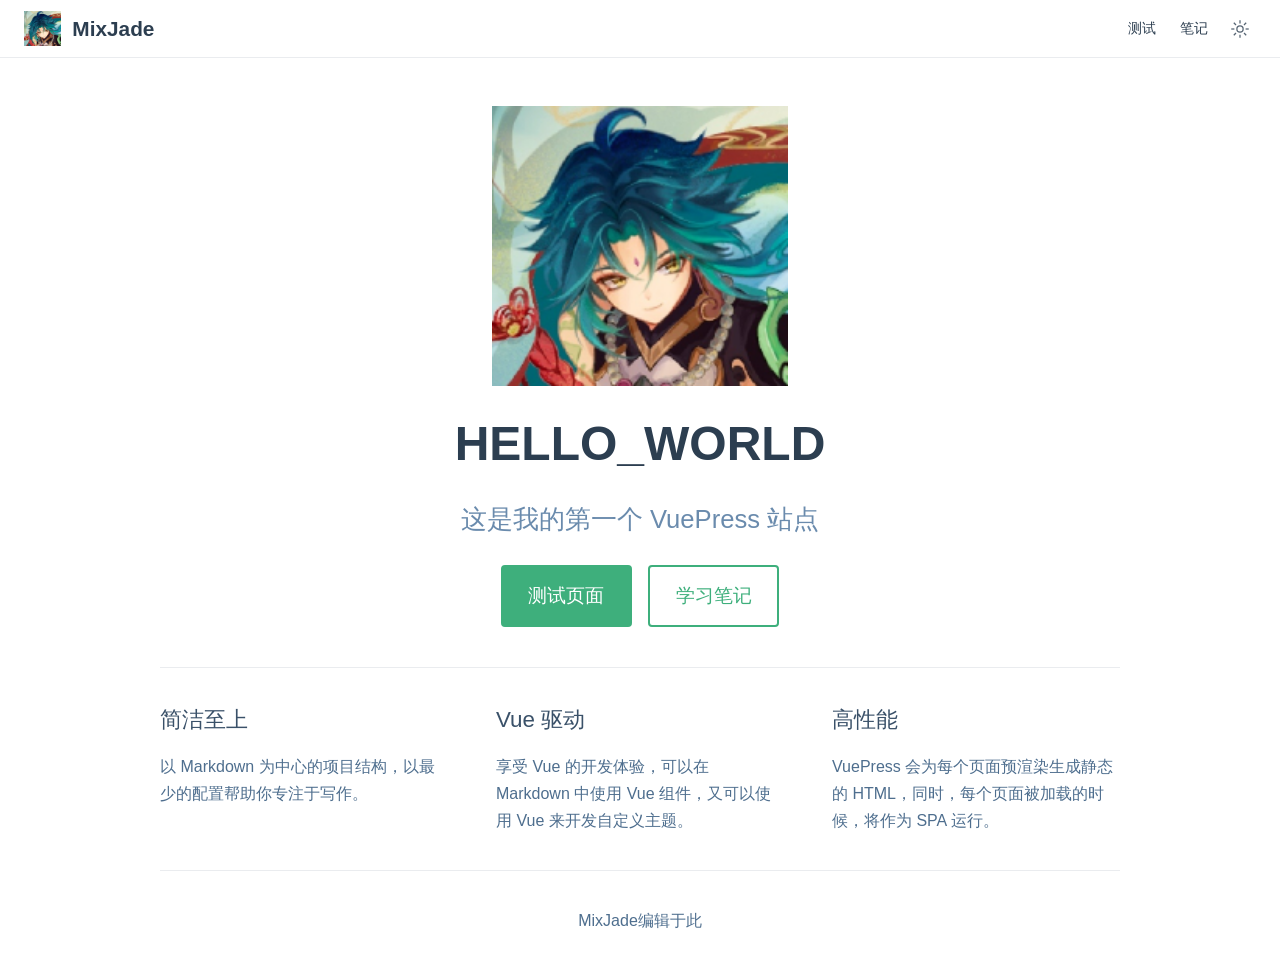
==== index.html @ 5247c946 "MixJade" ====
<!DOCTYPE html>
<html lang="zh-CN">
  <head>
    <meta charset="utf-8">
    <meta name="viewport" content="width=device-width,initial-scale=1">
    <meta name="generator" content="VuePress 2.0.0-beta.61">
    <style>
      :root {
        --c-bg: #fff;
      }
      html.dark {
        --c-bg: #22272e;
      }
      html, body {
        background-color: var(--c-bg);
      }
    </style>
    <script>
      const userMode = localStorage.getItem('vuepress-color-scheme');
			const systemDarkMode = window.matchMedia && window.matchMedia('(prefers-color-scheme: dark)').matches;
			if (userMode === 'dark' || (userMode !== 'light' && systemDarkMode)) {
				document.documentElement.classList.toggle('dark', true);
			}
    </script>
    <title>散玉的网站 | MixJade</title><meta name="description" content="页面的描述">
    <link rel="preload" href="/assets/style-f8e5cd57.css" as="style"><link rel="stylesheet" href="/assets/style-f8e5cd57.css">
    <link rel="modulepreload" href="/assets/app-d494a1bd.js"><link rel="modulepreload" href="/assets/framework-6700cb35.js"><link rel="modulepreload" href="/assets/index.html-bfcad957.js"><link rel="modulepreload" href="/assets/index.html-a925895d.js"><link rel="prefetch" href="/assets/Vue测试.html-58a8d243.js" as="script"><link rel="prefetch" href="/assets/测试页面.html-37fab06e.js" as="script"><link rel="prefetch" href="/assets/Git笔记.html-2a8ddfc7.js" as="script"><link rel="prefetch" href="/assets/html学习笔记.html-8171b94b.js" as="script"><link rel="prefetch" href="/assets/MdTest.html-c4b2a411.js" as="script"><link rel="prefetch" href="/assets/MyBatis笔记.html-9650539b.js" as="script"><link rel="prefetch" href="/assets/数据查表记录.html-b309cd5a.js" as="script"><link rel="prefetch" href="/assets/TS学习笔记.html-b13d50eb.js" as="script"><link rel="prefetch" href="/assets/VUE学习笔记.html-af78770c.js" as="script"><link rel="prefetch" href="/assets/公司代码学习笔记.html-ff0edd33.js" as="script"><link rel="prefetch" href="/assets/模糊查询，笔记.html-31928afa.js" as="script"><link rel="prefetch" href="/assets/404.html-f9875e7b.js" as="script"><link rel="prefetch" href="/assets/Vue测试.html-fed7e8c0.js" as="script"><link rel="prefetch" href="/assets/测试页面.html-a5977d64.js" as="script"><link rel="prefetch" href="/assets/Git笔记.html-c1116f1f.js" as="script"><link rel="prefetch" href="/assets/html学习笔记.html-a3a0bb5a.js" as="script"><link rel="prefetch" href="/assets/MdTest.html-39ded7ad.js" as="script"><link rel="prefetch" href="/assets/MyBatis笔记.html-55efaefe.js" as="script"><link rel="prefetch" href="/assets/数据查表记录.html-a20d0d3e.js" as="script"><link rel="prefetch" href="/assets/TS学习笔记.html-dd6ab340.js" as="script"><link rel="prefetch" href="/assets/VUE学习笔记.html-b7846cc8.js" as="script"><link rel="prefetch" href="/assets/公司代码学习笔记.html-e77d96e9.js" as="script"><link rel="prefetch" href="/assets/模糊查询，笔记.html-885ac924.js" as="script"><link rel="prefetch" href="/assets/404.html-85eb4967.js" as="script"><link rel="prefetch" href="/assets/MyHello-4eddddb2.js" as="script">
  </head>
  <body>
    <div id="app"><!--[--><div class="theme-container no-sidebar"><!--[--><header class="navbar"><div class="toggle-sidebar-button" title="toggle sidebar" aria-expanded="false" role="button" tabindex="0"><div class="icon" aria-hidden="true"><span></span><span></span><span></span></div></div><span><a aria-current="page" href="/" class="router-link-active router-link-exact-active"><!----><span class="site-name can-hide">MixJade</span></a></span><div class="navbar-items-wrapper" style=""><!--[--><!--]--><nav class="navbar-items can-hide"><!--[--><div class="navbar-item"><a href="/myTest/测试页面.md" class="" aria-label="测试"><!--[--><!--]--> 测试 <!--[--><!--]--></a></div><div class="navbar-item"><a href="/note/n2022/MdTest.md" class="" aria-label="笔记"><!--[--><!--]--> 笔记 <!--[--><!--]--></a></div><!--]--></nav><!--[--><!--]--><button class="toggle-color-mode-button" title="toggle color mode"><svg style="" class="icon" focusable="false" viewBox="0 0 32 32"><path d="M16 12.005a4 4 0 1 1-4 4a4.005 4.005 0 0 1 4-4m0-2a6 6 0 1 0 6 6a6 6 0 0 0-6-6z" fill="currentColor"></path><path d="M5.394 6.813l1.414-1.415l3.506 3.506L8.9 10.318z" fill="currentColor"></path><path d="M2 15.005h5v2H2z" fill="currentColor"></path><path d="M5.394 25.197L8.9 21.691l1.414 1.415l-3.506 3.505z" fill="currentColor"></path><path d="M15 25.005h2v5h-2z" fill="currentColor"></path><path d="M21.687 23.106l1.414-1.415l3.506 3.506l-1.414 1.414z" fill="currentColor"></path><path d="M25 15.005h5v2h-5z" fill="currentColor"></path><path d="M21.687 8.904l3.506-3.506l1.414 1.415l-3.506 3.505z" fill="currentColor"></path><path d="M15 2.005h2v5h-2z" fill="currentColor"></path></svg><svg style="display:none;" class="icon" focusable="false" viewBox="0 0 32 32"><path d="M13.502 5.414a15.075 15.075 0 0 0 11.594 18.194a11.113 11.113 0 0 1-7.975 3.39c-.138 0-.278.005-.418 0a11.094 11.094 0 0 1-3.2-21.584M14.98 3a1.002 1.002 0 0 0-.175.016a13.096 13.096 0 0 0 1.825 25.981c.164.006.328 0 .49 0a13.072 13.072 0 0 0 10.703-5.555a1.01 1.01 0 0 0-.783-1.565A13.08 13.08 0 0 1 15.89 4.38A1.015 1.015 0 0 0 14.98 3z" fill="currentColor"></path></svg></button><!----></div></header><!--]--><div class="sidebar-mask"></div><!--[--><aside class="sidebar"><nav class="navbar-items"><!--[--><div class="navbar-item"><a href="/myTest/测试页面.md" class="" aria-label="测试"><!--[--><!--]--> 测试 <!--[--><!--]--></a></div><div class="navbar-item"><a href="/note/n2022/MdTest.md" class="" aria-label="笔记"><!--[--><!--]--> 笔记 <!--[--><!--]--></a></div><!--]--></nav><!--[--><!--]--><!----><!--[--><!--]--></aside><!--]--><!--[--><main class="home"><header class="hero"><img src="/my-logo.png" alt="只是一个LOGO" height="280"><h1 id="main-title">HELLO_WORLD</h1><p class="description">这是我的第一个 VuePress 站点</p><p class="actions"><!--[--><a href="/myTest/测试页面.html" class="action-button primary" aria-label="测试页面"><!--[--><!--]--> 测试页面 <!--[--><!--]--></a><a href="/note/n2022/MdTest.html" class="action-button secondary" aria-label="学习笔记"><!--[--><!--]--> 学习笔记 <!--[--><!--]--></a><!--]--></p></header><div class="features"><!--[--><div class="feature"><h2>简洁至上</h2><p>以 Markdown 为中心的项目结构，以最少的配置帮助你专注于写作。</p></div><div class="feature"><h2>Vue 驱动</h2><p>享受 Vue 的开发体验，可以在 Markdown 中使用 Vue 组件，又可以使用 Vue 来开发自定义主题。</p></div><div class="feature"><h2>高性能</h2><p>VuePress 会为每个页面预渲染生成静态的 HTML，同时，每个页面被加载的时候，将作为 SPA 运行。</p></div><!--]--></div><div class="theme-default-content"><div></div></div><!--[--><!-- eslint-disable-next-line vue/no-v-html --><div class="footer">MixJade编辑于此</div><!--]--></main><!--]--></div><!----><!--]--></div>
    <script type="module" src="/assets/app-d494a1bd.js" defer></script>
  </body>
</html>
---- assets/style-f8e5cd57.css ----
:root{--back-to-top-z-index: 5;--back-to-top-color: #3eaf7c;--back-to-top-color-hover: #71cda3}.back-to-top{cursor:pointer;position:fixed;bottom:2rem;right:2.5rem;width:2rem;height:1.2rem;background-color:var(--back-to-top-color);-webkit-mask:url(/assets/back-to-top-8efcbe56.svg) no-repeat;mask:url(/assets/back-to-top-8efcbe56.svg) no-repeat;z-index:var(--back-to-top-z-index)}.back-to-top:hover{background-color:var(--back-to-top-color-hover)}@media (max-width: 959px){.back-to-top{display:none}}@media print{.back-to-top{display:none}}.back-to-top-enter-active,.back-to-top-leave-active{transition:opacity .3s}.back-to-top-enter-from,.back-to-top-leave-to{opacity:0}:root{--external-link-icon-color: #aaa}.external-link-icon{position:relative;display:inline-block;color:var(--external-link-icon-color);vertical-align:middle;top:-1px}@media print{.external-link-icon{display:none}}.external-link-icon-sr-only{position:absolute;width:1px;height:1px;padding:0;margin:-1px;overflow:hidden;clip:rect(0,0,0,0);white-space:nowrap;border-width:0;-webkit-user-select:none;-moz-user-select:none;user-select:none}:root{--medium-zoom-z-index: 100;--medium-zoom-bg-color: #ffffff;--medium-zoom-opacity: 1}.medium-zoom-overlay{background-color:var(--medium-zoom-bg-color)!important;z-index:var(--medium-zoom-z-index)}.medium-zoom-overlay~img{z-index:calc(var(--medium-zoom-z-index) + 1)}.medium-zoom--opened .medium-zoom-overlay{opacity:var(--medium-zoom-opacity)}:root{--nprogress-color: #29d;--nprogress-z-index: 1031}#nprogress{pointer-events:none}#nprogress .bar{background:var(--nprogress-color);position:fixed;z-index:var(--nprogress-z-index);top:0;left:0;width:100%;height:2px}:root{--c-brand: #3eaf7c;--c-brand-light: #4abf8a;--c-bg: #ffffff;--c-bg-light: #f3f4f5;--c-bg-lighter: #eeeeee;--c-bg-dark: #ebebec;--c-bg-darker: #e6e6e6;--c-bg-navbar: var(--c-bg);--c-bg-sidebar: var(--c-bg);--c-bg-arrow: #cccccc;--c-text: #2c3e50;--c-text-accent: var(--c-brand);--c-text-light: #3a5169;--c-text-lighter: #4e6e8e;--c-text-lightest: #6a8bad;--c-text-quote: #999999;--c-border: #eaecef;--c-border-dark: #dfe2e5;--c-tip: #42b983;--c-tip-bg: var(--c-bg-light);--c-tip-title: var(--c-text);--c-tip-text: var(--c-text);--c-tip-text-accent: var(--c-text-accent);--c-warning: #ffc310;--c-warning-bg: #fffae3;--c-warning-bg-light: #fff3ba;--c-warning-bg-lighter: #fff0b0;--c-warning-border-dark: #f7dc91;--c-warning-details-bg: #fff5ca;--c-warning-title: #f1b300;--c-warning-text: #746000;--c-warning-text-accent: #edb100;--c-warning-text-light: #c1971c;--c-warning-text-quote: #ccab49;--c-danger: #f11e37;--c-danger-bg: #ffe0e0;--c-danger-bg-light: #ffcfde;--c-danger-bg-lighter: #ffc9c9;--c-danger-border-dark: #f1abab;--c-danger-details-bg: #ffd4d4;--c-danger-title: #ed1e2c;--c-danger-text: #660000;--c-danger-text-accent: #bd1a1a;--c-danger-text-light: #b5474d;--c-danger-text-quote: #c15b5b;--c-details-bg: #eeeeee;--c-badge-tip: var(--c-tip);--c-badge-warning: #ecc808;--c-badge-warning-text: var(--c-bg);--c-badge-danger: #dc2626;--c-badge-danger-text: var(--c-bg);--t-color: .3s ease;--t-transform: .3s ease;--code-bg-color: #282c34;--code-hl-bg-color: rgba(0, 0, 0, .66);--code-ln-color: #9e9e9e;--code-ln-wrapper-width: 3.5rem;--font-family: -apple-system, BlinkMacSystemFont, "Segoe UI", Roboto, Oxygen, Ubuntu, Cantarell, "Fira Sans", "Droid Sans", "Helvetica Neue", sans-serif;--font-family-code: Consolas, Monaco, "Andale Mono", "Ubuntu Mono", monospace;--navbar-height: 3.6rem;--navbar-padding-v: .7rem;--navbar-padding-h: 1.5rem;--sidebar-width: 20rem;--sidebar-width-mobile: calc(var(--sidebar-width) * .82);--content-width: 740px;--homepage-width: 960px}.back-to-top{--back-to-top-color: var(--c-brand);--back-to-top-color-hover: var(--c-brand-light)}.DocSearch{--docsearch-primary-color: var(--c-brand);--docsearch-text-color: var(--c-text);--docsearch-highlight-color: var(--c-brand);--docsearch-muted-color: var(--c-text-quote);--docsearch-container-background: rgba(9, 10, 17, .8);--docsearch-modal-background: var(--c-bg-light);--docsearch-searchbox-background: var(--c-bg-lighter);--docsearch-searchbox-focus-background: var(--c-bg);--docsearch-searchbox-shadow: inset 0 0 0 2px var(--c-brand);--docsearch-hit-color: var(--c-text-light);--docsearch-hit-active-color: var(--c-bg);--docsearch-hit-background: var(--c-bg);--docsearch-hit-shadow: 0 1px 3px 0 var(--c-border-dark);--docsearch-footer-background: var(--c-bg)}.external-link-icon{--external-link-icon-color: var(--c-text-quote)}.medium-zoom-overlay{--medium-zoom-bg-color: var(--c-bg)}#nprogress{--nprogress-color: var(--c-brand)}.pwa-popup{--pwa-popup-text-color: var(--c-text);--pwa-popup-bg-color: var(--c-bg);--pwa-popup-border-color: var(--c-brand);--pwa-popup-shadow: 0 4px 16px var(--c-brand);--pwa-popup-btn-text-color: var(--c-bg);--pwa-popup-btn-bg-color: var(--c-brand);--pwa-popup-btn-hover-bg-color: var(--c-brand-light)}.search-box{--search-bg-color: var(--c-bg);--search-accent-color: var(--c-brand);--search-text-color: var(--c-text);--search-border-color: var(--c-border);--search-item-text-color: var(--c-text-lighter);--search-item-focus-bg-color: var(--c-bg-light)}html.dark{--c-brand: #3aa675;--c-brand-light: #349469;--c-bg: #22272e;--c-bg-light: #2b313a;--c-bg-lighter: #262c34;--c-bg-dark: #343b44;--c-bg-darker: #37404c;--c-text: #adbac7;--c-text-light: #96a7b7;--c-text-lighter: #8b9eb0;--c-text-lightest: #8094a8;--c-border: #3e4c5a;--c-border-dark: #34404c;--c-tip: #318a62;--c-warning: #e0ad15;--c-warning-bg: #2d2f2d;--c-warning-bg-light: #423e2a;--c-warning-bg-lighter: #44442f;--c-warning-border-dark: #957c35;--c-warning-details-bg: #39392d;--c-warning-title: #fdca31;--c-warning-text: #d8d96d;--c-warning-text-accent: #ffbf00;--c-warning-text-light: #ddb84b;--c-warning-text-quote: #ccab49;--c-danger: #fc1e38;--c-danger-bg: #39232c;--c-danger-bg-light: #4b2b35;--c-danger-bg-lighter: #553040;--c-danger-border-dark: #a25151;--c-danger-details-bg: #482936;--c-danger-title: #fc2d3b;--c-danger-text: #ea9ca0;--c-danger-text-accent: #fd3636;--c-danger-text-light: #d9777c;--c-danger-text-quote: #d56b6b;--c-details-bg: #323843;--c-badge-warning: var(--c-warning);--c-badge-warning-text: #3c2e05;--c-badge-danger: var(--c-danger);--c-badge-danger-text: #401416;--code-hl-bg-color: #363b46}html.dark .DocSearch{--docsearch-logo-color: var(--c-text);--docsearch-modal-shadow: inset 1px 1px 0 0 #2c2e40, 0 3px 8px 0 #000309;--docsearch-key-shadow: inset 0 -2px 0 0 #282d55, inset 0 0 1px 1px #51577d, 0 2px 2px 0 rgba(3, 4, 9, .3);--docsearch-key-gradient: linear-gradient(-225deg, #444950, #1c1e21);--docsearch-footer-shadow: inset 0 1px 0 0 rgba(73, 76, 106, .5), 0 -4px 8px 0 rgba(0, 0, 0, .2)}html,body{padding:0;margin:0;background-color:var(--c-bg);transition:background-color var(--t-color)}html.dark{color-scheme:dark}html{font-size:16px}body{font-family:var(--font-family);-webkit-font-smoothing:antialiased;-moz-osx-font-smoothing:grayscale;font-size:1rem;color:var(--c-text)}a{font-weight:500;color:var(--c-text-accent);text-decoration:none;overflow-wrap:break-word}p a code{font-weight:400;color:var(--c-text-accent)}kbd{font-family:var(--font-family-code);color:var(--c-text);background:var(--c-bg-lighter);border:solid .15rem var(--c-border-dark);border-bottom:solid .25rem var(--c-border-dark);border-radius:.15rem;padding:0 .15em}code{font-family:var(--font-family-code);color:var(--c-text-lighter);padding:.25rem .5rem;margin:0;font-size:.85em;background-color:var(--c-bg-light);border-radius:3px;overflow-wrap:break-word;transition:background-color var(--t-color)}blockquote{font-size:1rem;color:var(--c-text-quote);border-left:.2rem solid var(--c-border-dark);margin:1rem 0;padding:.25rem 0 .25rem 1rem;overflow-wrap:break-word}blockquote>p{margin:0}ul,ol{padding-left:1.2em}strong{font-weight:600}h1,h2,h3,h4,h5,h6{font-weight:600;line-height:1.25;overflow-wrap:break-word}h1:focus-visible,h2:focus-visible,h3:focus-visible,h4:focus-visible,h5:focus-visible,h6:focus-visible{outline:none}h1:hover .header-anchor,h2:hover .header-anchor,h3:hover .header-anchor,h4:hover .header-anchor,h5:hover .header-anchor,h6:hover .header-anchor{opacity:1}h1{font-size:2.2rem}h2{font-size:1.65rem;padding-bottom:.3rem;border-bottom:1px solid var(--c-border);transition:border-color var(--t-color)}h3{font-size:1.35rem}h4{font-size:1.15rem}h5{font-size:1.05rem}h6{font-size:1rem}a.header-anchor{font-size:.85em;float:left;margin-left:-.87em;padding-right:.23em;margin-top:.125em;opacity:0;-webkit-user-select:none;-moz-user-select:none;user-select:none}@media print{a.header-anchor{display:none}}a.header-anchor:hover{text-decoration:none}a.header-anchor:focus-visible{opacity:1}@media print{a[href^="http://"]:after,a[href^="https://"]:after{content:" (" attr(href) ") "}}p,ul,ol{line-height:1.7;overflow-wrap:break-word}hr{border:0;border-top:1px solid var(--c-border)}table{border-collapse:collapse;margin:1rem 0;display:block;overflow-x:auto;transition:border-color var(--t-color)}tr{border-top:1px solid var(--c-border-dark);transition:border-color var(--t-color)}tr:nth-child(2n){background-color:var(--c-bg-light);transition:background-color var(--t-color)}tr:nth-child(2n) code{background-color:var(--c-bg-dark)}th,td{padding:.6em 1em;border:1px solid var(--c-border-dark);transition:border-color var(--t-color)}.arrow{display:inline-block;width:0;height:0}.arrow.up{border-left:4px solid transparent;border-right:4px solid transparent;border-bottom:6px solid var(--c-bg-arrow)}.arrow.down{border-left:4px solid transparent;border-right:4px solid transparent;border-top:6px solid var(--c-bg-arrow)}.arrow.right{border-top:4px solid transparent;border-bottom:4px solid transparent;border-left:6px solid var(--c-bg-arrow)}.arrow.left{border-top:4px solid transparent;border-bottom:4px solid transparent;border-right:6px solid var(--c-bg-arrow)}.badge{display:inline-block;font-size:14px;font-weight:600;height:18px;line-height:18px;border-radius:3px;padding:0 6px;color:var(--c-bg);vertical-align:top;transition:color var(--t-color),background-color var(--t-color)}.badge.tip{background-color:var(--c-badge-tip)}.badge.warning{background-color:var(--c-badge-warning);color:var(--c-badge-warning-text)}.badge.danger{background-color:var(--c-badge-danger);color:var(--c-badge-danger-text)}.badge+.badge{margin-left:5px}code[class*=language-],pre[class*=language-]{color:#ccc;background:none;font-family:var(--font-family-code);font-size:1em;text-align:left;white-space:pre;word-spacing:normal;word-break:normal;word-wrap:normal;line-height:1.5;-moz-tab-size:4;-o-tab-size:4;tab-size:4;-webkit-hyphens:none;hyphens:none}pre[class*=language-]{padding:1em;margin:.5em 0;overflow:auto}:not(pre)>code[class*=language-],pre[class*=language-]{background:#2d2d2d}:not(pre)>code[class*=language-]{padding:.1em;border-radius:.3em;white-space:normal}.token.comment,.token.block-comment,.token.prolog,.token.doctype,.token.cdata{color:#999}.token.punctuation{color:#ccc}.token.tag,.token.attr-name,.token.namespace,.token.deleted{color:#ec5975}.token.function-name{color:#6196cc}.token.boolean,.token.number,.token.function{color:#f08d49}.token.property,.token.class-name,.token.constant,.token.symbol{color:#f8c555}.token.selector,.token.important,.token.atrule,.token.keyword,.token.builtin{color:#cc99cd}.token.string,.token.char,.token.attr-value,.token.regex,.token.variable{color:#7ec699}.token.operator,.token.entity,.token.url{color:#67cdcc}.token.important,.token.bold{font-weight:700}.token.italic{font-style:italic}.token.entity{cursor:help}.token.inserted{color:#3eaf7c}.theme-default-content pre,.theme-default-content pre[class*=language-]{line-height:1.375;padding:1.3rem 1.5rem;margin:.85rem 0;border-radius:6px;overflow:auto}.theme-default-content pre code,.theme-default-content pre[class*=language-] code{color:#fff;padding:0;background-color:transparent!important;border-radius:0;overflow-wrap:unset;-webkit-font-smoothing:auto;-moz-osx-font-smoothing:auto}.theme-default-content .line-number{font-family:var(--font-family-code)}div[class*=language-]{position:relative;background-color:var(--code-bg-color);border-radius:6px}div[class*=language-]:before{content:attr(data-ext);position:absolute;z-index:3;top:.8em;right:1em;font-size:.75rem;color:var(--code-ln-color)}div[class*=language-] pre,div[class*=language-] pre[class*=language-]{background:transparent!important;position:relative;z-index:1}div[class*=language-] .highlight-lines{-webkit-user-select:none;-moz-user-select:none;user-select:none;padding-top:1.3rem;position:absolute;top:0;left:0;width:100%;line-height:1.375}div[class*=language-] .highlight-lines .highlight-line{background-color:var(--code-hl-bg-color)}div[class*=language-]:not(.line-numbers-mode) .line-numbers{display:none}div[class*=language-].line-numbers-mode .highlight-lines .highlight-line{position:relative}div[class*=language-].line-numbers-mode .highlight-lines .highlight-line:before{content:" ";position:absolute;z-index:2;left:0;top:0;display:block;width:var(--code-ln-wrapper-width);height:100%}div[class*=language-].line-numbers-mode pre{margin-left:var(--code-ln-wrapper-width);padding-left:1rem;vertical-align:middle}div[class*=language-].line-numbers-mode .line-numbers{position:absolute;top:0;width:var(--code-ln-wrapper-width);text-align:center;color:var(--code-ln-color);padding-top:1.25rem;line-height:1.375;counter-reset:line-number}div[class*=language-].line-numbers-mode .line-numbers .line-number{position:relative;z-index:3;-webkit-user-select:none;-moz-user-select:none;user-select:none;height:1.375em}div[class*=language-].line-numbers-mode .line-numbers .line-number:before{counter-increment:line-number;content:counter(line-number);font-size:.85em}div[class*=language-].line-numbers-mode:after{content:"";position:absolute;top:0;left:0;width:var(--code-ln-wrapper-width);height:100%;border-radius:6px 0 0 6px;border-right:1px solid var(--code-hl-bg-color)}@media (max-width: 419px){.theme-default-content div[class*=language-]{margin:.85rem -1.5rem;border-radius:0}}.code-group__nav{margin-top:.85rem;margin-bottom:calc(-1.7rem - 6px);padding-bottom:calc(1.7rem - 6px);padding-left:10px;padding-top:10px;border-top-left-radius:6px;border-top-right-radius:6px;background-color:var(--code-bg-color)}.code-group__ul{margin:auto 0;padding-left:0;display:inline-flex;list-style:none}.code-group__nav-tab{border:0;padding:5px;cursor:pointer;background-color:transparent;font-size:.85em;line-height:1.4;color:#ffffffe6;font-weight:600}.code-group__nav-tab:focus{outline:none}.code-group__nav-tab:focus-visible{outline:1px solid rgba(255,255,255,.9)}.code-group__nav-tab-active{border-bottom:var(--c-brand) 1px solid}@media (max-width: 419px){.code-group__nav{margin-left:-1.5rem;margin-right:-1.5rem;border-radius:0}}.code-group-item{display:none}.code-group-item__active{display:block}.code-group-item>pre{background-color:orange}.custom-container{transition:color var(--t-color),border-color var(--t-color),background-color var(--t-color)}.custom-container .custom-container-title{font-weight:600}.custom-container .custom-container-title:not(:only-child){margin-bottom:-.4rem}.custom-container.tip,.custom-container.warning,.custom-container.danger{padding:.1rem 1.5rem;border-left-width:.5rem;border-left-style:solid;margin:1rem 0}.custom-container.tip{border-color:var(--c-tip);background-color:var(--c-tip-bg);color:var(--c-tip-text)}.custom-container.tip .custom-container-title{color:var(--c-tip-title)}.custom-container.tip a{color:var(--c-tip-text-accent)}.custom-container.tip code{background-color:var(--c-bg-dark)}.custom-container.warning{border-color:var(--c-warning);background-color:var(--c-warning-bg);color:var(--c-warning-text)}.custom-container.warning .custom-container-title{color:var(--c-warning-title)}.custom-container.warning a{color:var(--c-warning-text-accent)}.custom-container.warning blockquote{border-left-color:var(--c-warning-border-dark);color:var(--c-warning-text-quote)}.custom-container.warning code{color:var(--c-warning-text-light);background-color:var(--c-warning-bg-light)}.custom-container.warning details{background-color:var(--c-warning-details-bg)}.custom-container.warning details code{background-color:var(--c-warning-bg-lighter)}.custom-container.warning .external-link-icon{--external-link-icon-color: var(--c-warning-text-quote)}.custom-container.danger{border-color:var(--c-danger);background-color:var(--c-danger-bg);color:var(--c-danger-text)}.custom-container.danger .custom-container-title{color:var(--c-danger-title)}.custom-container.danger a{color:var(--c-danger-text-accent)}.custom-container.danger blockquote{border-left-color:var(--c-danger-border-dark);color:var(--c-danger-text-quote)}.custom-container.danger code{color:var(--c-danger-text-light);background-color:var(--c-danger-bg-light)}.custom-container.danger details{background-color:var(--c-danger-details-bg)}.custom-container.danger details code{background-color:var(--c-danger-bg-lighter)}.custom-container.danger .external-link-icon{--external-link-icon-color: var(--c-danger-text-quote)}.custom-container.details{display:block;position:relative;border-radius:2px;margin:1.6em 0;padding:1.6em;background-color:var(--c-details-bg)}.custom-container.details code{background-color:var(--c-bg-darker)}.custom-container.details h4{margin-top:0}.custom-container.details figure:last-child,.custom-container.details p:last-child{margin-bottom:0;padding-bottom:0}.custom-container.details summary{outline:none;cursor:pointer}.home{padding:var(--navbar-height) 2rem 0;max-width:var(--homepage-width);margin:0 auto;display:block}.home .hero{text-align:center}.home .hero img{max-width:100%;max-height:280px;display:block;margin:3rem auto 1.5rem}.home .hero h1{font-size:3rem}.home .hero h1,.home .hero .description,.home .hero .actions{margin:1.8rem auto}.home .hero .actions{display:flex;flex-wrap:wrap;gap:1rem;justify-content:center}.home .hero .description{max-width:35rem;font-size:1.6rem;line-height:1.3;color:var(--c-text-lightest)}.home .hero .action-button{display:inline-block;font-size:1.2rem;padding:.8rem 1.6rem;border-width:2px;border-style:solid;border-radius:4px;transition:background-color var(--t-color);box-sizing:border-box}.home .hero .action-button.primary{color:var(--c-bg);background-color:var(--c-brand);border-color:var(--c-brand)}.home .hero .action-button.primary:hover{background-color:var(--c-brand-light)}.home .hero .action-button.secondary{color:var(--c-brand);background-color:var(--c-bg);border-color:var(--c-brand)}.home .hero .action-button.secondary:hover{color:var(--c-bg);background-color:var(--c-brand-light)}.home .features{border-top:1px solid var(--c-border);transition:border-color var(--t-color);padding:1.2rem 0;margin-top:2.5rem;display:flex;flex-wrap:wrap;align-items:flex-start;align-content:stretch;justify-content:space-between}.home .feature{flex-grow:1;flex-basis:30%;max-width:30%}.home .feature h2{font-size:1.4rem;font-weight:500;border-bottom:none;padding-bottom:0;color:var(--c-text-light)}.home .feature p{color:var(--c-text-lighter)}.home .theme-default-content{padding:0;margin:0}.home .footer{padding:2.5rem;border-top:1px solid var(--c-border);text-align:center;color:var(--c-text-lighter);transition:border-color var(--t-color)}@media (max-width: 719px){.home .features{flex-direction:column}.home .feature{max-width:100%;padding:0 2.5rem}}@media (max-width: 419px){.home{padding-left:1.5rem;padding-right:1.5rem}.home .hero img{max-height:210px;margin:2rem auto 1.2rem}.home .hero h1{font-size:2rem}.home .hero h1,.home .hero .description,.home .hero .actions{margin:1.2rem auto}.home .hero .description{font-size:1.2rem}.home .hero .action-button{font-size:1rem;padding:.6rem 1.2rem}.home .feature h2{font-size:1.25rem}}.page{padding-top:var(--navbar-height);padding-left:var(--sidebar-width)}.navbar{position:fixed;z-index:20;top:0;left:0;right:0;height:var(--navbar-height);box-sizing:border-box;border-bottom:1px solid var(--c-border);background-color:var(--c-bg-navbar);transition:background-color var(--t-color),border-color var(--t-color)}.sidebar{font-size:16px;width:var(--sidebar-width);position:fixed;z-index:10;margin:0;top:var(--navbar-height);left:0;bottom:0;box-sizing:border-box;border-right:1px solid var(--c-border);overflow-y:auto;scrollbar-width:thin;scrollbar-color:var(--c-brand) var(--c-border);background-color:var(--c-bg-sidebar);transition:transform var(--t-transform),background-color var(--t-color),border-color var(--t-color)}.sidebar::-webkit-scrollbar{width:7px}.sidebar::-webkit-scrollbar-track{background-color:var(--c-border)}.sidebar::-webkit-scrollbar-thumb{background-color:var(--c-brand)}.sidebar-mask{position:fixed;z-index:9;top:0;left:0;width:100vw;height:100vh;display:none}.theme-container.sidebar-open .sidebar-mask{display:block}.theme-container.sidebar-open .navbar>.toggle-sidebar-button .icon span:nth-child(1){transform:rotate(45deg) translate3d(5.5px,5.5px,0)}.theme-container.sidebar-open .navbar>.toggle-sidebar-button .icon span:nth-child(2){transform:scale3d(0,1,1)}.theme-container.sidebar-open .navbar>.toggle-sidebar-button .icon span:nth-child(3){transform:rotate(-45deg) translate3d(6px,-6px,0)}.theme-container.sidebar-open .navbar>.toggle-sidebar-button .icon span:nth-child(1),.theme-container.sidebar-open .navbar>.toggle-sidebar-button .icon span:nth-child(3){transform-origin:center}.theme-container.no-navbar .theme-default-content h1,.theme-container.no-navbar .theme-default-content h2,.theme-container.no-navbar .theme-default-content h3,.theme-container.no-navbar .theme-default-content h4,.theme-container.no-navbar .theme-default-content h5,.theme-container.no-navbar .theme-default-content h6{margin-top:1.5rem;padding-top:0}.theme-container.no-navbar .page{padding-top:0}.theme-container.no-navbar .sidebar{top:0}.theme-container.no-sidebar .sidebar{display:none}@media (max-width: 719px){.theme-container.no-sidebar .sidebar{display:block}}.theme-container.no-sidebar .page{padding-left:0}.theme-default-content a:hover{text-decoration:underline}.theme-default-content img{max-width:100%}.theme-default-content h1,.theme-default-content h2,.theme-default-content h3,.theme-default-content h4,.theme-default-content h5,.theme-default-content h6{margin-top:calc(.5rem - var(--navbar-height));padding-top:calc(1rem + var(--navbar-height));margin-bottom:0}.theme-default-content h1:first-child,.theme-default-content h2:first-child,.theme-default-content h3:first-child,.theme-default-content h4:first-child,.theme-default-content h5:first-child,.theme-default-content h6:first-child{margin-bottom:1rem}.theme-default-content h1:first-child+p,.theme-default-content h1:first-child+pre,.theme-default-content h1:first-child+.custom-container,.theme-default-content h2:first-child+p,.theme-default-content h2:first-child+pre,.theme-default-content h2:first-child+.custom-container,.theme-default-content h3:first-child+p,.theme-default-content h3:first-child+pre,.theme-default-content h3:first-child+.custom-container,.theme-default-content h4:first-child+p,.theme-default-content h4:first-child+pre,.theme-default-content h4:first-child+.custom-container,.theme-default-content h5:first-child+p,.theme-default-content h5:first-child+pre,.theme-default-content h5:first-child+.custom-container,.theme-default-content h6:first-child+p,.theme-default-content h6:first-child+pre,.theme-default-content h6:first-child+.custom-container{margin-top:2rem}@media (max-width: 959px){.sidebar{font-size:15px;width:var(--sidebar-width-mobile)}.page{padding-left:var(--sidebar-width-mobile)}}@media (max-width: 719px){.sidebar{top:0;padding-top:var(--navbar-height);transform:translate(-100%)}.page{padding-left:0}.theme-container.sidebar-open .sidebar{transform:translate(0)}.theme-container.no-navbar .sidebar{padding-top:0}}@media (max-width: 419px){h1{font-size:1.9rem}}.navbar{--navbar-line-height: calc( var(--navbar-height) - 2 * var(--navbar-padding-v) );padding:var(--navbar-padding-v) var(--navbar-padding-h);line-height:var(--navbar-line-height)}.navbar .logo{height:var(--navbar-line-height);margin-right:var(--navbar-padding-v);vertical-align:top}.navbar .site-name{font-size:1.3rem;font-weight:600;color:var(--c-text);position:relative}.navbar .navbar-items-wrapper{display:flex;position:absolute;box-sizing:border-box;top:var(--navbar-padding-v);right:var(--navbar-padding-h);height:var(--navbar-line-height);padding-left:var(--navbar-padding-h);white-space:nowrap;font-size:.9rem}.navbar .navbar-items-wrapper .search-box{flex:0 0 auto;vertical-align:top}@media screen and (max-width: 719px){.navbar{padding-left:4rem}.navbar .site-name{display:block;width:calc(100vw - 11rem);overflow:hidden;white-space:nowrap;text-overflow:ellipsis}.navbar .can-hide{display:none}}.navbar-items{display:inline-block}@media print{.navbar-items{display:none}}.navbar-items a{display:inline-block;line-height:1.4rem;color:inherit}.navbar-items a:hover,.navbar-items a.router-link-active{color:var(--c-text)}.navbar-items .navbar-item{position:relative;display:inline-block;margin-left:1.5rem;line-height:var(--navbar-line-height)}.navbar-items .navbar-item:first-child{margin-left:0}.navbar-items .navbar-item>a:hover,.navbar-items .navbar-item>a.router-link-active{margin-bottom:-2px;border-bottom:2px solid var(--c-text-accent)}@media (max-width: 719px){.navbar-items .navbar-item{margin-left:0}.navbar-items .navbar-item>a:hover,.navbar-items .navbar-item>a.router-link-active{margin-bottom:0;border-bottom:none}.navbar-items a:hover,.navbar-items a.router-link-active{color:var(--c-text-accent)}}.toggle-sidebar-button{position:absolute;top:.6rem;left:1rem;display:none;padding:.6rem;cursor:pointer}.toggle-sidebar-button .icon{display:flex;flex-direction:column;justify-content:center;align-items:center;width:1.25rem;height:1.25rem;cursor:inherit}.toggle-sidebar-button .icon span{display:inline-block;width:100%;height:2px;border-radius:2px;background-color:var(--c-text);transition:transform var(--t-transform)}.toggle-sidebar-button .icon span:nth-child(2){margin:6px 0}@media screen and (max-width: 719px){.toggle-sidebar-button{display:block}}.toggle-color-mode-button{display:flex;margin:auto;margin-left:1rem;border:0;background:none;color:var(--c-text);opacity:.8;cursor:pointer}@media print{.toggle-color-mode-button{display:none}}.toggle-color-mode-button:hover{opacity:1}.toggle-color-mode-button .icon{width:1.25rem;height:1.25rem}.DocSearch{transition:background-color var(--t-color)}.navbar-dropdown-wrapper{cursor:pointer}.navbar-dropdown-wrapper .navbar-dropdown-title,.navbar-dropdown-wrapper .navbar-dropdown-title-mobile{display:block;font-size:.9rem;font-family:inherit;cursor:inherit;padding:inherit;line-height:1.4rem;background:transparent;border:none;font-weight:500;color:var(--c-text)}.navbar-dropdown-wrapper .navbar-dropdown-title:hover,.navbar-dropdown-wrapper .navbar-dropdown-title-mobile:hover{border-color:transparent}.navbar-dropdown-wrapper .navbar-dropdown-title .arrow,.navbar-dropdown-wrapper .navbar-dropdown-title-mobile .arrow{vertical-align:middle;margin-top:-1px;margin-left:.4rem}.navbar-dropdown-wrapper .navbar-dropdown-title-mobile{display:none;font-weight:600;font-size:inherit}.navbar-dropdown-wrapper .navbar-dropdown-title-mobile:hover{color:var(--c-text-accent)}.navbar-dropdown-wrapper .navbar-dropdown .navbar-dropdown-item{color:inherit;line-height:1.7rem}.navbar-dropdown-wrapper .navbar-dropdown .navbar-dropdown-item .navbar-dropdown-subtitle{margin:.45rem 0 0;border-top:1px solid var(--c-border);padding:1rem 0 .45rem;font-size:.9rem}.navbar-dropdown-wrapper .navbar-dropdown .navbar-dropdown-item .navbar-dropdown-subtitle>span{padding:0 1.5rem 0 1.25rem}.navbar-dropdown-wrapper .navbar-dropdown .navbar-dropdown-item .navbar-dropdown-subtitle>a{font-weight:inherit}.navbar-dropdown-wrapper .navbar-dropdown .navbar-dropdown-item .navbar-dropdown-subtitle>a.router-link-active:after{display:none}.navbar-dropdown-wrapper .navbar-dropdown .navbar-dropdown-item .navbar-dropdown-subitem-wrapper{padding:0;list-style:none}.navbar-dropdown-wrapper .navbar-dropdown .navbar-dropdown-item .navbar-dropdown-subitem-wrapper .navbar-dropdown-subitem{font-size:.9em}.navbar-dropdown-wrapper .navbar-dropdown .navbar-dropdown-item a{display:block;line-height:1.7rem;position:relative;border-bottom:none;font-weight:400;margin-bottom:0;padding:0 1.5rem 0 1.25rem}.navbar-dropdown-wrapper .navbar-dropdown .navbar-dropdown-item a:hover,.navbar-dropdown-wrapper .navbar-dropdown .navbar-dropdown-item a.router-link-active{color:var(--c-text-accent)}.navbar-dropdown-wrapper .navbar-dropdown .navbar-dropdown-item a.router-link-active:after{content:"";width:0;height:0;border-left:5px solid var(--c-text-accent);border-top:3px solid transparent;border-bottom:3px solid transparent;position:absolute;top:calc(50% - 2px);left:9px}.navbar-dropdown-wrapper .navbar-dropdown .navbar-dropdown-item:first-child .navbar-dropdown-subtitle{margin-top:0;padding-top:0;border-top:0}.navbar-dropdown-wrapper.mobile.open .navbar-dropdown-title,.navbar-dropdown-wrapper.mobile.open .navbar-dropdown-title-mobile{margin-bottom:.5rem}.navbar-dropdown-wrapper.mobile .navbar-dropdown-title,.navbar-dropdown-wrapper.mobile .navbar-dropdown-title-mobile{display:none}.navbar-dropdown-wrapper.mobile .navbar-dropdown-title-mobile{display:block}.navbar-dropdown-wrapper.mobile .navbar-dropdown{transition:height .1s ease-out;overflow:hidden}.navbar-dropdown-wrapper.mobile .navbar-dropdown .navbar-dropdown-item .navbar-dropdown-subtitle{border-top:0;margin-top:0;padding-top:0;padding-bottom:0}.navbar-dropdown-wrapper.mobile .navbar-dropdown .navbar-dropdown-item .navbar-dropdown-subtitle,.navbar-dropdown-wrapper.mobile .navbar-dropdown .navbar-dropdown-item>a{font-size:15px;line-height:2rem}.navbar-dropdown-wrapper.mobile .navbar-dropdown .navbar-dropdown-item .navbar-dropdown-subitem{font-size:14px;padding-left:1rem}.navbar-dropdown-wrapper:not(.mobile){height:1.8rem}.navbar-dropdown-wrapper:not(.mobile):hover .navbar-dropdown,.navbar-dropdown-wrapper:not(.mobile).open .navbar-dropdown{display:block!important}.navbar-dropdown-wrapper:not(.mobile).open:blur{display:none}.navbar-dropdown-wrapper:not(.mobile) .navbar-dropdown{display:none;height:auto!important;box-sizing:border-box;max-height:calc(100vh - 2.7rem);overflow-y:auto;position:absolute;top:100%;right:0;background-color:var(--c-bg-navbar);padding:.6rem 0;border:1px solid var(--c-border);border-bottom-color:var(--c-border-dark);text-align:left;border-radius:.25rem;white-space:nowrap;margin:0}.page{padding-bottom:2rem;display:block}.page .theme-default-content{max-width:var(--content-width);margin:0 auto;padding:2rem 2.5rem;padding-top:0}@media (max-width: 959px){.page .theme-default-content{padding:2rem}}@media (max-width: 419px){.page .theme-default-content{padding:1.5rem}}.page-meta{max-width:var(--content-width);margin:0 auto;padding:1rem 2.5rem;overflow:auto}@media (max-width: 959px){.page-meta{padding:2rem}}@media (max-width: 419px){.page-meta{padding:1.5rem}}.page-meta .meta-item{cursor:default;margin-top:.8rem}.page-meta .meta-item .meta-item-label{font-weight:500;color:var(--c-text-lighter)}.page-meta .meta-item .meta-item-info{font-weight:400;color:var(--c-text-quote)}.page-meta .edit-link{display:inline-block;margin-right:.25rem}@media print{.page-meta .edit-link{display:none}}.page-meta .last-updated{float:right}@media (max-width: 719px){.page-meta .last-updated{font-size:.8em;float:none}.page-meta .contributors{font-size:.8em}}.page-nav{max-width:var(--content-width);margin:0 auto;padding:1rem 2.5rem 2rem;padding-bottom:0}@media (max-width: 959px){.page-nav{padding:2rem}}@media (max-width: 419px){.page-nav{padding:1.5rem}}.page-nav .inner{min-height:2rem;margin-top:0;border-top:1px solid var(--c-border);transition:border-color var(--t-color);padding-top:1rem;overflow:auto}.page-nav .prev a:before{content:"\2190"}.page-nav .next{float:right}.page-nav .next a:after{content:"\2192"}.sidebar ul{padding:0;margin:0;list-style-type:none}.sidebar a{display:inline-block}.sidebar .navbar-items{display:none;border-bottom:1px solid var(--c-border);transition:border-color var(--t-color);padding:.5rem 0 .75rem}.sidebar .navbar-items a{font-weight:600}.sidebar .navbar-items .navbar-item{display:block;line-height:1.25rem;font-size:1.1em;padding:.5rem 0 .5rem 1.5rem}.sidebar .sidebar-items{padding:1.5rem 0}@media (max-width: 719px){.sidebar .navbar-items{display:block}.sidebar .navbar-items .navbar-dropdown-wrapper .navbar-dropdown .navbar-dropdown-item a.router-link-active:after{top:calc(1rem - 2px)}.sidebar .sidebar-items{padding:1rem 0}}.sidebar-item{cursor:default;border-left:.25rem solid transparent;color:var(--c-text)}.sidebar-item:focus-visible{outline-width:1px;outline-offset:-1px}.sidebar-item.active:not(p.sidebar-heading){font-weight:600;color:var(--c-text-accent);border-left-color:var(--c-text-accent)}.sidebar-item.sidebar-heading{transition:color .15s ease;font-size:1.1em;font-weight:700;padding:.35rem 1.5rem .35rem 1.25rem;width:100%;box-sizing:border-box;margin:0}.sidebar-item.sidebar-heading+.sidebar-item-children{transition:height .1s ease-out;overflow:hidden;margin-bottom:.75rem}.sidebar-item.collapsible{cursor:pointer}.sidebar-item.collapsible .arrow{position:relative;top:-.12em;left:.5em}.sidebar-item:not(.sidebar-heading){font-size:1em;font-weight:400;display:inline-block;margin:0;padding:.35rem 1rem .35rem 2rem;line-height:1.4;width:100%;box-sizing:border-box}.sidebar-item:not(.sidebar-heading)+.sidebar-item-children{padding-left:1rem;font-size:.95em}.sidebar-item-children .sidebar-item-children .sidebar-item:not(.sidebar-heading){padding:.25rem 1rem .25rem 1.75rem}.sidebar-item-children .sidebar-item-children .sidebar-item:not(.sidebar-heading).active{font-weight:500;border-left-color:transparent}a.sidebar-heading+.sidebar-item-children .sidebar-item:not(.sidebar-heading).active{border-left-color:transparent}a.sidebar-item{cursor:pointer}a.sidebar-item:hover{color:var(--c-text-accent)}.table-of-contents .badge{vertical-align:middle}.dropdown-enter-from,.dropdown-leave-to{height:0!important}.fade-slide-y-enter-active{transition:all .2s ease}.fade-slide-y-leave-active{transition:all .2s cubic-bezier(1,.5,.8,1)}.fade-slide-y-enter-from,.fade-slide-y-leave-to{transform:translateY(10px);opacity:0}button[data-v-b6528a9f]{height:50px;width:100px;color:#f5f5f5;background-color:#725f0d;border:2px solid #057915;border-radius:10px;font-size:large}
---- assets/style-f8e5cd57.css ----
:root{--back-to-top-z-index: 5;--back-to-top-color: #3eaf7c;--back-to-top-color-hover: #71cda3}.back-to-top{cursor:pointer;position:fixed;bottom:2rem;right:2.5rem;width:2rem;height:1.2rem;background-color:var(--back-to-top-color);-webkit-mask:url(/assets/back-to-top-8efcbe56.svg) no-repeat;mask:url(/assets/back-to-top-8efcbe56.svg) no-repeat;z-index:var(--back-to-top-z-index)}.back-to-top:hover{background-color:var(--back-to-top-color-hover)}@media (max-width: 959px){.back-to-top{display:none}}@media print{.back-to-top{display:none}}.back-to-top-enter-active,.back-to-top-leave-active{transition:opacity .3s}.back-to-top-enter-from,.back-to-top-leave-to{opacity:0}:root{--external-link-icon-color: #aaa}.external-link-icon{position:relative;display:inline-block;color:var(--external-link-icon-color);vertical-align:middle;top:-1px}@media print{.external-link-icon{display:none}}.external-link-icon-sr-only{position:absolute;width:1px;height:1px;padding:0;margin:-1px;overflow:hidden;clip:rect(0,0,0,0);white-space:nowrap;border-width:0;-webkit-user-select:none;-moz-user-select:none;user-select:none}:root{--medium-zoom-z-index: 100;--medium-zoom-bg-color: #ffffff;--medium-zoom-opacity: 1}.medium-zoom-overlay{background-color:var(--medium-zoom-bg-color)!important;z-index:var(--medium-zoom-z-index)}.medium-zoom-overlay~img{z-index:calc(var(--medium-zoom-z-index) + 1)}.medium-zoom--opened .medium-zoom-overlay{opacity:var(--medium-zoom-opacity)}:root{--nprogress-color: #29d;--nprogress-z-index: 1031}#nprogress{pointer-events:none}#nprogress .bar{background:var(--nprogress-color);position:fixed;z-index:var(--nprogress-z-index);top:0;left:0;width:100%;height:2px}:root{--c-brand: #3eaf7c;--c-brand-light: #4abf8a;--c-bg: #ffffff;--c-bg-light: #f3f4f5;--c-bg-lighter: #eeeeee;--c-bg-dark: #ebebec;--c-bg-darker: #e6e6e6;--c-bg-navbar: var(--c-bg);--c-bg-sidebar: var(--c-bg);--c-bg-arrow: #cccccc;--c-text: #2c3e50;--c-text-accent: var(--c-brand);--c-text-light: #3a5169;--c-text-lighter: #4e6e8e;--c-text-lightest: #6a8bad;--c-text-quote: #999999;--c-border: #eaecef;--c-border-dark: #dfe2e5;--c-tip: #42b983;--c-tip-bg: var(--c-bg-light);--c-tip-title: var(--c-text);--c-tip-text: var(--c-text);--c-tip-text-accent: var(--c-text-accent);--c-warning: #ffc310;--c-warning-bg: #fffae3;--c-warning-bg-light: #fff3ba;--c-warning-bg-lighter: #fff0b0;--c-warning-border-dark: #f7dc91;--c-warning-details-bg: #fff5ca;--c-warning-title: #f1b300;--c-warning-text: #746000;--c-warning-text-accent: #edb100;--c-warning-text-light: #c1971c;--c-warning-text-quote: #ccab49;--c-danger: #f11e37;--c-danger-bg: #ffe0e0;--c-danger-bg-light: #ffcfde;--c-danger-bg-lighter: #ffc9c9;--c-danger-border-dark: #f1abab;--c-danger-details-bg: #ffd4d4;--c-danger-title: #ed1e2c;--c-danger-text: #660000;--c-danger-text-accent: #bd1a1a;--c-danger-text-light: #b5474d;--c-danger-text-quote: #c15b5b;--c-details-bg: #eeeeee;--c-badge-tip: var(--c-tip);--c-badge-warning: #ecc808;--c-badge-warning-text: var(--c-bg);--c-badge-danger: #dc2626;--c-badge-danger-text: var(--c-bg);--t-color: .3s ease;--t-transform: .3s ease;--code-bg-color: #282c34;--code-hl-bg-color: rgba(0, 0, 0, .66);--code-ln-color: #9e9e9e;--code-ln-wrapper-width: 3.5rem;--font-family: -apple-system, BlinkMacSystemFont, "Segoe UI", Roboto, Oxygen, Ubuntu, Cantarell, "Fira Sans", "Droid Sans", "Helvetica Neue", sans-serif;--font-family-code: Consolas, Monaco, "Andale Mono", "Ubuntu Mono", monospace;--navbar-height: 3.6rem;--navbar-padding-v: .7rem;--navbar-padding-h: 1.5rem;--sidebar-width: 20rem;--sidebar-width-mobile: calc(var(--sidebar-width) * .82);--content-width: 740px;--homepage-width: 960px}.back-to-top{--back-to-top-color: var(--c-brand);--back-to-top-color-hover: var(--c-brand-light)}.DocSearch{--docsearch-primary-color: var(--c-brand);--docsearch-text-color: var(--c-text);--docsearch-highlight-color: var(--c-brand);--docsearch-muted-color: var(--c-text-quote);--docsearch-container-background: rgba(9, 10, 17, .8);--docsearch-modal-background: var(--c-bg-light);--docsearch-searchbox-background: var(--c-bg-lighter);--docsearch-searchbox-focus-background: var(--c-bg);--docsearch-searchbox-shadow: inset 0 0 0 2px var(--c-brand);--docsearch-hit-color: var(--c-text-light);--docsearch-hit-active-color: var(--c-bg);--docsearch-hit-background: var(--c-bg);--docsearch-hit-shadow: 0 1px 3px 0 var(--c-border-dark);--docsearch-footer-background: var(--c-bg)}.external-link-icon{--external-link-icon-color: var(--c-text-quote)}.medium-zoom-overlay{--medium-zoom-bg-color: var(--c-bg)}#nprogress{--nprogress-color: var(--c-brand)}.pwa-popup{--pwa-popup-text-color: var(--c-text);--pwa-popup-bg-color: var(--c-bg);--pwa-popup-border-color: var(--c-brand);--pwa-popup-shadow: 0 4px 16px var(--c-brand);--pwa-popup-btn-text-color: var(--c-bg);--pwa-popup-btn-bg-color: var(--c-brand);--pwa-popup-btn-hover-bg-color: var(--c-brand-light)}.search-box{--search-bg-color: var(--c-bg);--search-accent-color: var(--c-brand);--search-text-color: var(--c-text);--search-border-color: var(--c-border);--search-item-text-color: var(--c-text-lighter);--search-item-focus-bg-color: var(--c-bg-light)}html.dark{--c-brand: #3aa675;--c-brand-light: #349469;--c-bg: #22272e;--c-bg-light: #2b313a;--c-bg-lighter: #262c34;--c-bg-dark: #343b44;--c-bg-darker: #37404c;--c-text: #adbac7;--c-text-light: #96a7b7;--c-text-lighter: #8b9eb0;--c-text-lightest: #8094a8;--c-border: #3e4c5a;--c-border-dark: #34404c;--c-tip: #318a62;--c-warning: #e0ad15;--c-warning-bg: #2d2f2d;--c-warning-bg-light: #423e2a;--c-warning-bg-lighter: #44442f;--c-warning-border-dark: #957c35;--c-warning-details-bg: #39392d;--c-warning-title: #fdca31;--c-warning-text: #d8d96d;--c-warning-text-accent: #ffbf00;--c-warning-text-light: #ddb84b;--c-warning-text-quote: #ccab49;--c-danger: #fc1e38;--c-danger-bg: #39232c;--c-danger-bg-light: #4b2b35;--c-danger-bg-lighter: #553040;--c-danger-border-dark: #a25151;--c-danger-details-bg: #482936;--c-danger-title: #fc2d3b;--c-danger-text: #ea9ca0;--c-danger-text-accent: #fd3636;--c-danger-text-light: #d9777c;--c-danger-text-quote: #d56b6b;--c-details-bg: #323843;--c-badge-warning: var(--c-warning);--c-badge-warning-text: #3c2e05;--c-badge-danger: var(--c-danger);--c-badge-danger-text: #401416;--code-hl-bg-color: #363b46}html.dark .DocSearch{--docsearch-logo-color: var(--c-text);--docsearch-modal-shadow: inset 1px 1px 0 0 #2c2e40, 0 3px 8px 0 #000309;--docsearch-key-shadow: inset 0 -2px 0 0 #282d55, inset 0 0 1px 1px #51577d, 0 2px 2px 0 rgba(3, 4, 9, .3);--docsearch-key-gradient: linear-gradient(-225deg, #444950, #1c1e21);--docsearch-footer-shadow: inset 0 1px 0 0 rgba(73, 76, 106, .5), 0 -4px 8px 0 rgba(0, 0, 0, .2)}html,body{padding:0;margin:0;background-color:var(--c-bg);transition:background-color var(--t-color)}html.dark{color-scheme:dark}html{font-size:16px}body{font-family:var(--font-family);-webkit-font-smoothing:antialiased;-moz-osx-font-smoothing:grayscale;font-size:1rem;color:var(--c-text)}a{font-weight:500;color:var(--c-text-accent);text-decoration:none;overflow-wrap:break-word}p a code{font-weight:400;color:var(--c-text-accent)}kbd{font-family:var(--font-family-code);color:var(--c-text);background:var(--c-bg-lighter);border:solid .15rem var(--c-border-dark);border-bottom:solid .25rem var(--c-border-dark);border-radius:.15rem;padding:0 .15em}code{font-family:var(--font-family-code);color:var(--c-text-lighter);padding:.25rem .5rem;margin:0;font-size:.85em;background-color:var(--c-bg-light);border-radius:3px;overflow-wrap:break-word;transition:background-color var(--t-color)}blockquote{font-size:1rem;color:var(--c-text-quote);border-left:.2rem solid var(--c-border-dark);margin:1rem 0;padding:.25rem 0 .25rem 1rem;overflow-wrap:break-word}blockquote>p{margin:0}ul,ol{padding-left:1.2em}strong{font-weight:600}h1,h2,h3,h4,h5,h6{font-weight:600;line-height:1.25;overflow-wrap:break-word}h1:focus-visible,h2:focus-visible,h3:focus-visible,h4:focus-visible,h5:focus-visible,h6:focus-visible{outline:none}h1:hover .header-anchor,h2:hover .header-anchor,h3:hover .header-anchor,h4:hover .header-anchor,h5:hover .header-anchor,h6:hover .header-anchor{opacity:1}h1{font-size:2.2rem}h2{font-size:1.65rem;padding-bottom:.3rem;border-bottom:1px solid var(--c-border);transition:border-color var(--t-color)}h3{font-size:1.35rem}h4{font-size:1.15rem}h5{font-size:1.05rem}h6{font-size:1rem}a.header-anchor{font-size:.85em;float:left;margin-left:-.87em;padding-right:.23em;margin-top:.125em;opacity:0;-webkit-user-select:none;-moz-user-select:none;user-select:none}@media print{a.header-anchor{display:none}}a.header-anchor:hover{text-decoration:none}a.header-anchor:focus-visible{opacity:1}@media print{a[href^="http://"]:after,a[href^="https://"]:after{content:" (" attr(href) ") "}}p,ul,ol{line-height:1.7;overflow-wrap:break-word}hr{border:0;border-top:1px solid var(--c-border)}table{border-collapse:collapse;margin:1rem 0;display:block;overflow-x:auto;transition:border-color var(--t-color)}tr{border-top:1px solid var(--c-border-dark);transition:border-color var(--t-color)}tr:nth-child(2n){background-color:var(--c-bg-light);transition:background-color var(--t-color)}tr:nth-child(2n) code{background-color:var(--c-bg-dark)}th,td{padding:.6em 1em;border:1px solid var(--c-border-dark);transition:border-color var(--t-color)}.arrow{display:inline-block;width:0;height:0}.arrow.up{border-left:4px solid transparent;border-right:4px solid transparent;border-bottom:6px solid var(--c-bg-arrow)}.arrow.down{border-left:4px solid transparent;border-right:4px solid transparent;border-top:6px solid var(--c-bg-arrow)}.arrow.right{border-top:4px solid transparent;border-bottom:4px solid transparent;border-left:6px solid var(--c-bg-arrow)}.arrow.left{border-top:4px solid transparent;border-bottom:4px solid transparent;border-right:6px solid var(--c-bg-arrow)}.badge{display:inline-block;font-size:14px;font-weight:600;height:18px;line-height:18px;border-radius:3px;padding:0 6px;color:var(--c-bg);vertical-align:top;transition:color var(--t-color),background-color var(--t-color)}.badge.tip{background-color:var(--c-badge-tip)}.badge.warning{background-color:var(--c-badge-warning);color:var(--c-badge-warning-text)}.badge.danger{background-color:var(--c-badge-danger);color:var(--c-badge-danger-text)}.badge+.badge{margin-left:5px}code[class*=language-],pre[class*=language-]{color:#ccc;background:none;font-family:var(--font-family-code);font-size:1em;text-align:left;white-space:pre;word-spacing:normal;word-break:normal;word-wrap:normal;line-height:1.5;-moz-tab-size:4;-o-tab-size:4;tab-size:4;-webkit-hyphens:none;hyphens:none}pre[class*=language-]{padding:1em;margin:.5em 0;overflow:auto}:not(pre)>code[class*=language-],pre[class*=language-]{background:#2d2d2d}:not(pre)>code[class*=language-]{padding:.1em;border-radius:.3em;white-space:normal}.token.comment,.token.block-comment,.token.prolog,.token.doctype,.token.cdata{color:#999}.token.punctuation{color:#ccc}.token.tag,.token.attr-name,.token.namespace,.token.deleted{color:#ec5975}.token.function-name{color:#6196cc}.token.boolean,.token.number,.token.function{color:#f08d49}.token.property,.token.class-name,.token.constant,.token.symbol{color:#f8c555}.token.selector,.token.important,.token.atrule,.token.keyword,.token.builtin{color:#cc99cd}.token.string,.token.char,.token.attr-value,.token.regex,.token.variable{color:#7ec699}.token.operator,.token.entity,.token.url{color:#67cdcc}.token.important,.token.bold{font-weight:700}.token.italic{font-style:italic}.token.entity{cursor:help}.token.inserted{color:#3eaf7c}.theme-default-content pre,.theme-default-content pre[class*=language-]{line-height:1.375;padding:1.3rem 1.5rem;margin:.85rem 0;border-radius:6px;overflow:auto}.theme-default-content pre code,.theme-default-content pre[class*=language-] code{color:#fff;padding:0;background-color:transparent!important;border-radius:0;overflow-wrap:unset;-webkit-font-smoothing:auto;-moz-osx-font-smoothing:auto}.theme-default-content .line-number{font-family:var(--font-family-code)}div[class*=language-]{position:relative;background-color:var(--code-bg-color);border-radius:6px}div[class*=language-]:before{content:attr(data-ext);position:absolute;z-index:3;top:.8em;right:1em;font-size:.75rem;color:var(--code-ln-color)}div[class*=language-] pre,div[class*=language-] pre[class*=language-]{background:transparent!important;position:relative;z-index:1}div[class*=language-] .highlight-lines{-webkit-user-select:none;-moz-user-select:none;user-select:none;padding-top:1.3rem;position:absolute;top:0;left:0;width:100%;line-height:1.375}div[class*=language-] .highlight-lines .highlight-line{background-color:var(--code-hl-bg-color)}div[class*=language-]:not(.line-numbers-mode) .line-numbers{display:none}div[class*=language-].line-numbers-mode .highlight-lines .highlight-line{position:relative}div[class*=language-].line-numbers-mode .highlight-lines .highlight-line:before{content:" ";position:absolute;z-index:2;left:0;top:0;display:block;width:var(--code-ln-wrapper-width);height:100%}div[class*=language-].line-numbers-mode pre{margin-left:var(--code-ln-wrapper-width);padding-left:1rem;vertical-align:middle}div[class*=language-].line-numbers-mode .line-numbers{position:absolute;top:0;width:var(--code-ln-wrapper-width);text-align:center;color:var(--code-ln-color);padding-top:1.25rem;line-height:1.375;counter-reset:line-number}div[class*=language-].line-numbers-mode .line-numbers .line-number{position:relative;z-index:3;-webkit-user-select:none;-moz-user-select:none;user-select:none;height:1.375em}div[class*=language-].line-numbers-mode .line-numbers .line-number:before{counter-increment:line-number;content:counter(line-number);font-size:.85em}div[class*=language-].line-numbers-mode:after{content:"";position:absolute;top:0;left:0;width:var(--code-ln-wrapper-width);height:100%;border-radius:6px 0 0 6px;border-right:1px solid var(--code-hl-bg-color)}@media (max-width: 419px){.theme-default-content div[class*=language-]{margin:.85rem -1.5rem;border-radius:0}}.code-group__nav{margin-top:.85rem;margin-bottom:calc(-1.7rem - 6px);padding-bottom:calc(1.7rem - 6px);padding-left:10px;padding-top:10px;border-top-left-radius:6px;border-top-right-radius:6px;background-color:var(--code-bg-color)}.code-group__ul{margin:auto 0;padding-left:0;display:inline-flex;list-style:none}.code-group__nav-tab{border:0;padding:5px;cursor:pointer;background-color:transparent;font-size:.85em;line-height:1.4;color:#ffffffe6;font-weight:600}.code-group__nav-tab:focus{outline:none}.code-group__nav-tab:focus-visible{outline:1px solid rgba(255,255,255,.9)}.code-group__nav-tab-active{border-bottom:var(--c-brand) 1px solid}@media (max-width: 419px){.code-group__nav{margin-left:-1.5rem;margin-right:-1.5rem;border-radius:0}}.code-group-item{display:none}.code-group-item__active{display:block}.code-group-item>pre{background-color:orange}.custom-container{transition:color var(--t-color),border-color var(--t-color),background-color var(--t-color)}.custom-container .custom-container-title{font-weight:600}.custom-container .custom-container-title:not(:only-child){margin-bottom:-.4rem}.custom-container.tip,.custom-container.warning,.custom-container.danger{padding:.1rem 1.5rem;border-left-width:.5rem;border-left-style:solid;margin:1rem 0}.custom-container.tip{border-color:var(--c-tip);background-color:var(--c-tip-bg);color:var(--c-tip-text)}.custom-container.tip .custom-container-title{color:var(--c-tip-title)}.custom-container.tip a{color:var(--c-tip-text-accent)}.custom-container.tip code{background-color:var(--c-bg-dark)}.custom-container.warning{border-color:var(--c-warning);background-color:var(--c-warning-bg);color:var(--c-warning-text)}.custom-container.warning .custom-container-title{color:var(--c-warning-title)}.custom-container.warning a{color:var(--c-warning-text-accent)}.custom-container.warning blockquote{border-left-color:var(--c-warning-border-dark);color:var(--c-warning-text-quote)}.custom-container.warning code{color:var(--c-warning-text-light);background-color:var(--c-warning-bg-light)}.custom-container.warning details{background-color:var(--c-warning-details-bg)}.custom-container.warning details code{background-color:var(--c-warning-bg-lighter)}.custom-container.warning .external-link-icon{--external-link-icon-color: var(--c-warning-text-quote)}.custom-container.danger{border-color:var(--c-danger);background-color:var(--c-danger-bg);color:var(--c-danger-text)}.custom-container.danger .custom-container-title{color:var(--c-danger-title)}.custom-container.danger a{color:var(--c-danger-text-accent)}.custom-container.danger blockquote{border-left-color:var(--c-danger-border-dark);color:var(--c-danger-text-quote)}.custom-container.danger code{color:var(--c-danger-text-light);background-color:var(--c-danger-bg-light)}.custom-container.danger details{background-color:var(--c-danger-details-bg)}.custom-container.danger details code{background-color:var(--c-danger-bg-lighter)}.custom-container.danger .external-link-icon{--external-link-icon-color: var(--c-danger-text-quote)}.custom-container.details{display:block;position:relative;border-radius:2px;margin:1.6em 0;padding:1.6em;background-color:var(--c-details-bg)}.custom-container.details code{background-color:var(--c-bg-darker)}.custom-container.details h4{margin-top:0}.custom-container.details figure:last-child,.custom-container.details p:last-child{margin-bottom:0;padding-bottom:0}.custom-container.details summary{outline:none;cursor:pointer}.home{padding:var(--navbar-height) 2rem 0;max-width:var(--homepage-width);margin:0 auto;display:block}.home .hero{text-align:center}.home .hero img{max-width:100%;max-height:280px;display:block;margin:3rem auto 1.5rem}.home .hero h1{font-size:3rem}.home .hero h1,.home .hero .description,.home .hero .actions{margin:1.8rem auto}.home .hero .actions{display:flex;flex-wrap:wrap;gap:1rem;justify-content:center}.home .hero .description{max-width:35rem;font-size:1.6rem;line-height:1.3;color:var(--c-text-lightest)}.home .hero .action-button{display:inline-block;font-size:1.2rem;padding:.8rem 1.6rem;border-width:2px;border-style:solid;border-radius:4px;transition:background-color var(--t-color);box-sizing:border-box}.home .hero .action-button.primary{color:var(--c-bg);background-color:var(--c-brand);border-color:var(--c-brand)}.home .hero .action-button.primary:hover{background-color:var(--c-brand-light)}.home .hero .action-button.secondary{color:var(--c-brand);background-color:var(--c-bg);border-color:var(--c-brand)}.home .hero .action-button.secondary:hover{color:var(--c-bg);background-color:var(--c-brand-light)}.home .features{border-top:1px solid var(--c-border);transition:border-color var(--t-color);padding:1.2rem 0;margin-top:2.5rem;display:flex;flex-wrap:wrap;align-items:flex-start;align-content:stretch;justify-content:space-between}.home .feature{flex-grow:1;flex-basis:30%;max-width:30%}.home .feature h2{font-size:1.4rem;font-weight:500;border-bottom:none;padding-bottom:0;color:var(--c-text-light)}.home .feature p{color:var(--c-text-lighter)}.home .theme-default-content{padding:0;margin:0}.home .footer{padding:2.5rem;border-top:1px solid var(--c-border);text-align:center;color:var(--c-text-lighter);transition:border-color var(--t-color)}@media (max-width: 719px){.home .features{flex-direction:column}.home .feature{max-width:100%;padding:0 2.5rem}}@media (max-width: 419px){.home{padding-left:1.5rem;padding-right:1.5rem}.home .hero img{max-height:210px;margin:2rem auto 1.2rem}.home .hero h1{font-size:2rem}.home .hero h1,.home .hero .description,.home .hero .actions{margin:1.2rem auto}.home .hero .description{font-size:1.2rem}.home .hero .action-button{font-size:1rem;padding:.6rem 1.2rem}.home .feature h2{font-size:1.25rem}}.page{padding-top:var(--navbar-height);padding-left:var(--sidebar-width)}.navbar{position:fixed;z-index:20;top:0;left:0;right:0;height:var(--navbar-height);box-sizing:border-box;border-bottom:1px solid var(--c-border);background-color:var(--c-bg-navbar);transition:background-color var(--t-color),border-color var(--t-color)}.sidebar{font-size:16px;width:var(--sidebar-width);position:fixed;z-index:10;margin:0;top:var(--navbar-height);left:0;bottom:0;box-sizing:border-box;border-right:1px solid var(--c-border);overflow-y:auto;scrollbar-width:thin;scrollbar-color:var(--c-brand) var(--c-border);background-color:var(--c-bg-sidebar);transition:transform var(--t-transform),background-color var(--t-color),border-color var(--t-color)}.sidebar::-webkit-scrollbar{width:7px}.sidebar::-webkit-scrollbar-track{background-color:var(--c-border)}.sidebar::-webkit-scrollbar-thumb{background-color:var(--c-brand)}.sidebar-mask{position:fixed;z-index:9;top:0;left:0;width:100vw;height:100vh;display:none}.theme-container.sidebar-open .sidebar-mask{display:block}.theme-container.sidebar-open .navbar>.toggle-sidebar-button .icon span:nth-child(1){transform:rotate(45deg) translate3d(5.5px,5.5px,0)}.theme-container.sidebar-open .navbar>.toggle-sidebar-button .icon span:nth-child(2){transform:scale3d(0,1,1)}.theme-container.sidebar-open .navbar>.toggle-sidebar-button .icon span:nth-child(3){transform:rotate(-45deg) translate3d(6px,-6px,0)}.theme-container.sidebar-open .navbar>.toggle-sidebar-button .icon span:nth-child(1),.theme-container.sidebar-open .navbar>.toggle-sidebar-button .icon span:nth-child(3){transform-origin:center}.theme-container.no-navbar .theme-default-content h1,.theme-container.no-navbar .theme-default-content h2,.theme-container.no-navbar .theme-default-content h3,.theme-container.no-navbar .theme-default-content h4,.theme-container.no-navbar .theme-default-content h5,.theme-container.no-navbar .theme-default-content h6{margin-top:1.5rem;padding-top:0}.theme-container.no-navbar .page{padding-top:0}.theme-container.no-navbar .sidebar{top:0}.theme-container.no-sidebar .sidebar{display:none}@media (max-width: 719px){.theme-container.no-sidebar .sidebar{display:block}}.theme-container.no-sidebar .page{padding-left:0}.theme-default-content a:hover{text-decoration:underline}.theme-default-content img{max-width:100%}.theme-default-content h1,.theme-default-content h2,.theme-default-content h3,.theme-default-content h4,.theme-default-content h5,.theme-default-content h6{margin-top:calc(.5rem - var(--navbar-height));padding-top:calc(1rem + var(--navbar-height));margin-bottom:0}.theme-default-content h1:first-child,.theme-default-content h2:first-child,.theme-default-content h3:first-child,.theme-default-content h4:first-child,.theme-default-content h5:first-child,.theme-default-content h6:first-child{margin-bottom:1rem}.theme-default-content h1:first-child+p,.theme-default-content h1:first-child+pre,.theme-default-content h1:first-child+.custom-container,.theme-default-content h2:first-child+p,.theme-default-content h2:first-child+pre,.theme-default-content h2:first-child+.custom-container,.theme-default-content h3:first-child+p,.theme-default-content h3:first-child+pre,.theme-default-content h3:first-child+.custom-container,.theme-default-content h4:first-child+p,.theme-default-content h4:first-child+pre,.theme-default-content h4:first-child+.custom-container,.theme-default-content h5:first-child+p,.theme-default-content h5:first-child+pre,.theme-default-content h5:first-child+.custom-container,.theme-default-content h6:first-child+p,.theme-default-content h6:first-child+pre,.theme-default-content h6:first-child+.custom-container{margin-top:2rem}@media (max-width: 959px){.sidebar{font-size:15px;width:var(--sidebar-width-mobile)}.page{padding-left:var(--sidebar-width-mobile)}}@media (max-width: 719px){.sidebar{top:0;padding-top:var(--navbar-height);transform:translate(-100%)}.page{padding-left:0}.theme-container.sidebar-open .sidebar{transform:translate(0)}.theme-container.no-navbar .sidebar{padding-top:0}}@media (max-width: 419px){h1{font-size:1.9rem}}.navbar{--navbar-line-height: calc( var(--navbar-height) - 2 * var(--navbar-padding-v) );padding:var(--navbar-padding-v) var(--navbar-padding-h);line-height:var(--navbar-line-height)}.navbar .logo{height:var(--navbar-line-height);margin-right:var(--navbar-padding-v);vertical-align:top}.navbar .site-name{font-size:1.3rem;font-weight:600;color:var(--c-text);position:relative}.navbar .navbar-items-wrapper{display:flex;position:absolute;box-sizing:border-box;top:var(--navbar-padding-v);right:var(--navbar-padding-h);height:var(--navbar-line-height);padding-left:var(--navbar-padding-h);white-space:nowrap;font-size:.9rem}.navbar .navbar-items-wrapper .search-box{flex:0 0 auto;vertical-align:top}@media screen and (max-width: 719px){.navbar{padding-left:4rem}.navbar .site-name{display:block;width:calc(100vw - 11rem);overflow:hidden;white-space:nowrap;text-overflow:ellipsis}.navbar .can-hide{display:none}}.navbar-items{display:inline-block}@media print{.navbar-items{display:none}}.navbar-items a{display:inline-block;line-height:1.4rem;color:inherit}.navbar-items a:hover,.navbar-items a.router-link-active{color:var(--c-text)}.navbar-items .navbar-item{position:relative;display:inline-block;margin-left:1.5rem;line-height:var(--navbar-line-height)}.navbar-items .navbar-item:first-child{margin-left:0}.navbar-items .navbar-item>a:hover,.navbar-items .navbar-item>a.router-link-active{margin-bottom:-2px;border-bottom:2px solid var(--c-text-accent)}@media (max-width: 719px){.navbar-items .navbar-item{margin-left:0}.navbar-items .navbar-item>a:hover,.navbar-items .navbar-item>a.router-link-active{margin-bottom:0;border-bottom:none}.navbar-items a:hover,.navbar-items a.router-link-active{color:var(--c-text-accent)}}.toggle-sidebar-button{position:absolute;top:.6rem;left:1rem;display:none;padding:.6rem;cursor:pointer}.toggle-sidebar-button .icon{display:flex;flex-direction:column;justify-content:center;align-items:center;width:1.25rem;height:1.25rem;cursor:inherit}.toggle-sidebar-button .icon span{display:inline-block;width:100%;height:2px;border-radius:2px;background-color:var(--c-text);transition:transform var(--t-transform)}.toggle-sidebar-button .icon span:nth-child(2){margin:6px 0}@media screen and (max-width: 719px){.toggle-sidebar-button{display:block}}.toggle-color-mode-button{display:flex;margin:auto;margin-left:1rem;border:0;background:none;color:var(--c-text);opacity:.8;cursor:pointer}@media print{.toggle-color-mode-button{display:none}}.toggle-color-mode-button:hover{opacity:1}.toggle-color-mode-button .icon{width:1.25rem;height:1.25rem}.DocSearch{transition:background-color var(--t-color)}.navbar-dropdown-wrapper{cursor:pointer}.navbar-dropdown-wrapper .navbar-dropdown-title,.navbar-dropdown-wrapper .navbar-dropdown-title-mobile{display:block;font-size:.9rem;font-family:inherit;cursor:inherit;padding:inherit;line-height:1.4rem;background:transparent;border:none;font-weight:500;color:var(--c-text)}.navbar-dropdown-wrapper .navbar-dropdown-title:hover,.navbar-dropdown-wrapper .navbar-dropdown-title-mobile:hover{border-color:transparent}.navbar-dropdown-wrapper .navbar-dropdown-title .arrow,.navbar-dropdown-wrapper .navbar-dropdown-title-mobile .arrow{vertical-align:middle;margin-top:-1px;margin-left:.4rem}.navbar-dropdown-wrapper .navbar-dropdown-title-mobile{display:none;font-weight:600;font-size:inherit}.navbar-dropdown-wrapper .navbar-dropdown-title-mobile:hover{color:var(--c-text-accent)}.navbar-dropdown-wrapper .navbar-dropdown .navbar-dropdown-item{color:inherit;line-height:1.7rem}.navbar-dropdown-wrapper .navbar-dropdown .navbar-dropdown-item .navbar-dropdown-subtitle{margin:.45rem 0 0;border-top:1px solid var(--c-border);padding:1rem 0 .45rem;font-size:.9rem}.navbar-dropdown-wrapper .navbar-dropdown .navbar-dropdown-item .navbar-dropdown-subtitle>span{padding:0 1.5rem 0 1.25rem}.navbar-dropdown-wrapper .navbar-dropdown .navbar-dropdown-item .navbar-dropdown-subtitle>a{font-weight:inherit}.navbar-dropdown-wrapper .navbar-dropdown .navbar-dropdown-item .navbar-dropdown-subtitle>a.router-link-active:after{display:none}.navbar-dropdown-wrapper .navbar-dropdown .navbar-dropdown-item .navbar-dropdown-subitem-wrapper{padding:0;list-style:none}.navbar-dropdown-wrapper .navbar-dropdown .navbar-dropdown-item .navbar-dropdown-subitem-wrapper .navbar-dropdown-subitem{font-size:.9em}.navbar-dropdown-wrapper .navbar-dropdown .navbar-dropdown-item a{display:block;line-height:1.7rem;position:relative;border-bottom:none;font-weight:400;margin-bottom:0;padding:0 1.5rem 0 1.25rem}.navbar-dropdown-wrapper .navbar-dropdown .navbar-dropdown-item a:hover,.navbar-dropdown-wrapper .navbar-dropdown .navbar-dropdown-item a.router-link-active{color:var(--c-text-accent)}.navbar-dropdown-wrapper .navbar-dropdown .navbar-dropdown-item a.router-link-active:after{content:"";width:0;height:0;border-left:5px solid var(--c-text-accent);border-top:3px solid transparent;border-bottom:3px solid transparent;position:absolute;top:calc(50% - 2px);left:9px}.navbar-dropdown-wrapper .navbar-dropdown .navbar-dropdown-item:first-child .navbar-dropdown-subtitle{margin-top:0;padding-top:0;border-top:0}.navbar-dropdown-wrapper.mobile.open .navbar-dropdown-title,.navbar-dropdown-wrapper.mobile.open .navbar-dropdown-title-mobile{margin-bottom:.5rem}.navbar-dropdown-wrapper.mobile .navbar-dropdown-title,.navbar-dropdown-wrapper.mobile .navbar-dropdown-title-mobile{display:none}.navbar-dropdown-wrapper.mobile .navbar-dropdown-title-mobile{display:block}.navbar-dropdown-wrapper.mobile .navbar-dropdown{transition:height .1s ease-out;overflow:hidden}.navbar-dropdown-wrapper.mobile .navbar-dropdown .navbar-dropdown-item .navbar-dropdown-subtitle{border-top:0;margin-top:0;padding-top:0;padding-bottom:0}.navbar-dropdown-wrapper.mobile .navbar-dropdown .navbar-dropdown-item .navbar-dropdown-subtitle,.navbar-dropdown-wrapper.mobile .navbar-dropdown .navbar-dropdown-item>a{font-size:15px;line-height:2rem}.navbar-dropdown-wrapper.mobile .navbar-dropdown .navbar-dropdown-item .navbar-dropdown-subitem{font-size:14px;padding-left:1rem}.navbar-dropdown-wrapper:not(.mobile){height:1.8rem}.navbar-dropdown-wrapper:not(.mobile):hover .navbar-dropdown,.navbar-dropdown-wrapper:not(.mobile).open .navbar-dropdown{display:block!important}.navbar-dropdown-wrapper:not(.mobile).open:blur{display:none}.navbar-dropdown-wrapper:not(.mobile) .navbar-dropdown{display:none;height:auto!important;box-sizing:border-box;max-height:calc(100vh - 2.7rem);overflow-y:auto;position:absolute;top:100%;right:0;background-color:var(--c-bg-navbar);padding:.6rem 0;border:1px solid var(--c-border);border-bottom-color:var(--c-border-dark);text-align:left;border-radius:.25rem;white-space:nowrap;margin:0}.page{padding-bottom:2rem;display:block}.page .theme-default-content{max-width:var(--content-width);margin:0 auto;padding:2rem 2.5rem;padding-top:0}@media (max-width: 959px){.page .theme-default-content{padding:2rem}}@media (max-width: 419px){.page .theme-default-content{padding:1.5rem}}.page-meta{max-width:var(--content-width);margin:0 auto;padding:1rem 2.5rem;overflow:auto}@media (max-width: 959px){.page-meta{padding:2rem}}@media (max-width: 419px){.page-meta{padding:1.5rem}}.page-meta .meta-item{cursor:default;margin-top:.8rem}.page-meta .meta-item .meta-item-label{font-weight:500;color:var(--c-text-lighter)}.page-meta .meta-item .meta-item-info{font-weight:400;color:var(--c-text-quote)}.page-meta .edit-link{display:inline-block;margin-right:.25rem}@media print{.page-meta .edit-link{display:none}}.page-meta .last-updated{float:right}@media (max-width: 719px){.page-meta .last-updated{font-size:.8em;float:none}.page-meta .contributors{font-size:.8em}}.page-nav{max-width:var(--content-width);margin:0 auto;padding:1rem 2.5rem 2rem;padding-bottom:0}@media (max-width: 959px){.page-nav{padding:2rem}}@media (max-width: 419px){.page-nav{padding:1.5rem}}.page-nav .inner{min-height:2rem;margin-top:0;border-top:1px solid var(--c-border);transition:border-color var(--t-color);padding-top:1rem;overflow:auto}.page-nav .prev a:before{content:"\2190"}.page-nav .next{float:right}.page-nav .next a:after{content:"\2192"}.sidebar ul{padding:0;margin:0;list-style-type:none}.sidebar a{display:inline-block}.sidebar .navbar-items{display:none;border-bottom:1px solid var(--c-border);transition:border-color var(--t-color);padding:.5rem 0 .75rem}.sidebar .navbar-items a{font-weight:600}.sidebar .navbar-items .navbar-item{display:block;line-height:1.25rem;font-size:1.1em;padding:.5rem 0 .5rem 1.5rem}.sidebar .sidebar-items{padding:1.5rem 0}@media (max-width: 719px){.sidebar .navbar-items{display:block}.sidebar .navbar-items .navbar-dropdown-wrapper .navbar-dropdown .navbar-dropdown-item a.router-link-active:after{top:calc(1rem - 2px)}.sidebar .sidebar-items{padding:1rem 0}}.sidebar-item{cursor:default;border-left:.25rem solid transparent;color:var(--c-text)}.sidebar-item:focus-visible{outline-width:1px;outline-offset:-1px}.sidebar-item.active:not(p.sidebar-heading){font-weight:600;color:var(--c-text-accent);border-left-color:var(--c-text-accent)}.sidebar-item.sidebar-heading{transition:color .15s ease;font-size:1.1em;font-weight:700;padding:.35rem 1.5rem .35rem 1.25rem;width:100%;box-sizing:border-box;margin:0}.sidebar-item.sidebar-heading+.sidebar-item-children{transition:height .1s ease-out;overflow:hidden;margin-bottom:.75rem}.sidebar-item.collapsible{cursor:pointer}.sidebar-item.collapsible .arrow{position:relative;top:-.12em;left:.5em}.sidebar-item:not(.sidebar-heading){font-size:1em;font-weight:400;display:inline-block;margin:0;padding:.35rem 1rem .35rem 2rem;line-height:1.4;width:100%;box-sizing:border-box}.sidebar-item:not(.sidebar-heading)+.sidebar-item-children{padding-left:1rem;font-size:.95em}.sidebar-item-children .sidebar-item-children .sidebar-item:not(.sidebar-heading){padding:.25rem 1rem .25rem 1.75rem}.sidebar-item-children .sidebar-item-children .sidebar-item:not(.sidebar-heading).active{font-weight:500;border-left-color:transparent}a.sidebar-heading+.sidebar-item-children .sidebar-item:not(.sidebar-heading).active{border-left-color:transparent}a.sidebar-item{cursor:pointer}a.sidebar-item:hover{color:var(--c-text-accent)}.table-of-contents .badge{vertical-align:middle}.dropdown-enter-from,.dropdown-leave-to{height:0!important}.fade-slide-y-enter-active{transition:all .2s ease}.fade-slide-y-leave-active{transition:all .2s cubic-bezier(1,.5,.8,1)}.fade-slide-y-enter-from,.fade-slide-y-leave-to{transform:translateY(10px);opacity:0}button[data-v-b6528a9f]{height:50px;width:100px;color:#f5f5f5;background-color:#725f0d;border:2px solid #057915;border-radius:10px;font-size:large}
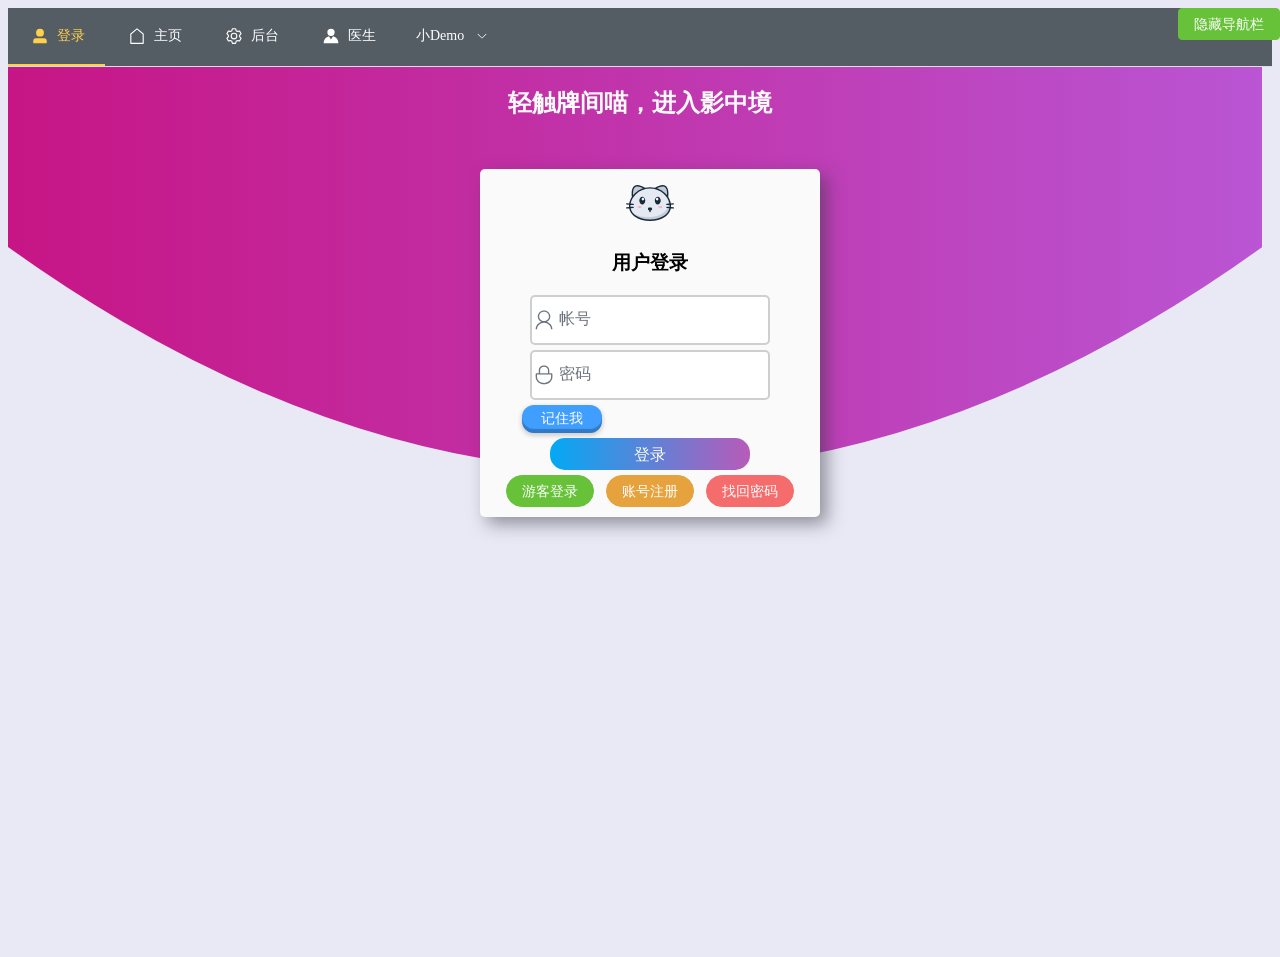
==== commit 27576d1c: "MixJade" ====
--- a/index.html
+++ b/index.html
@@ -1,33 +1,15 @@
 <!DOCTYPE html>
-<html lang="zh-CN">
+<html lang="zh">
   <head>
-    <meta charset="utf-8">
-    <meta name="viewport" content="width=device-width,initial-scale=1">
-    <meta name="generator" content="VuePress 2.0.0-beta.61">
-    <style>
-      :root {
-        --c-bg: #fff;
-      }
-      html.dark {
-        --c-bg: #22272e;
-      }
-      html, body {
-        background-color: var(--c-bg);
-      }
-    </style>
-    <script>
-      const userMode = localStorage.getItem('vuepress-color-scheme');
-			const systemDarkMode = window.matchMedia && window.matchMedia('(prefers-color-scheme: dark)').matches;
-			if (userMode === 'dark' || (userMode !== 'light' && systemDarkMode)) {
-				document.documentElement.classList.toggle('dark', true);
-			}
-    </script>
-    <title>散玉的网站 | MixJade</title><meta name="description" content="页面的描述">
-    <link rel="preload" href="/assets/style-f8e5cd57.css" as="style"><link rel="stylesheet" href="/assets/style-f8e5cd57.css">
-    <link rel="modulepreload" href="/assets/app-d494a1bd.js"><link rel="modulepreload" href="/assets/framework-6700cb35.js"><link rel="modulepreload" href="/assets/index.html-bfcad957.js"><link rel="modulepreload" href="/assets/index.html-a925895d.js"><link rel="prefetch" href="/assets/Vue测试.html-58a8d243.js" as="script"><link rel="prefetch" href="/assets/测试页面.html-37fab06e.js" as="script"><link rel="prefetch" href="/assets/Git笔记.html-2a8ddfc7.js" as="script"><link rel="prefetch" href="/assets/html学习笔记.html-8171b94b.js" as="script"><link rel="prefetch" href="/assets/MdTest.html-c4b2a411.js" as="script"><link rel="prefetch" href="/assets/MyBatis笔记.html-9650539b.js" as="script"><link rel="prefetch" href="/assets/数据查表记录.html-b309cd5a.js" as="script"><link rel="prefetch" href="/assets/TS学习笔记.html-b13d50eb.js" as="script"><link rel="prefetch" href="/assets/VUE学习笔记.html-af78770c.js" as="script"><link rel="prefetch" href="/assets/公司代码学习笔记.html-ff0edd33.js" as="script"><link rel="prefetch" href="/assets/模糊查询，笔记.html-31928afa.js" as="script"><link rel="prefetch" href="/assets/404.html-f9875e7b.js" as="script"><link rel="prefetch" href="/assets/Vue测试.html-fed7e8c0.js" as="script"><link rel="prefetch" href="/assets/测试页面.html-a5977d64.js" as="script"><link rel="prefetch" href="/assets/Git笔记.html-c1116f1f.js" as="script"><link rel="prefetch" href="/assets/html学习笔记.html-a3a0bb5a.js" as="script"><link rel="prefetch" href="/assets/MdTest.html-39ded7ad.js" as="script"><link rel="prefetch" href="/assets/MyBatis笔记.html-55efaefe.js" as="script"><link rel="prefetch" href="/assets/数据查表记录.html-a20d0d3e.js" as="script"><link rel="prefetch" href="/assets/TS学习笔记.html-dd6ab340.js" as="script"><link rel="prefetch" href="/assets/VUE学习笔记.html-b7846cc8.js" as="script"><link rel="prefetch" href="/assets/公司代码学习笔记.html-e77d96e9.js" as="script"><link rel="prefetch" href="/assets/模糊查询，笔记.html-885ac924.js" as="script"><link rel="prefetch" href="/assets/404.html-85eb4967.js" as="script"><link rel="prefetch" href="/assets/MyHello-4eddddb2.js" as="script">
+    <meta charset="UTF-8" />
+    <link rel="icon" type="image/svg+xml" href="/mia.svg" />
+    <meta name="viewport" content="width=device-width, initial-scale=1.0" />
+    <title>前端小样例</title>
+    <script type="module" crossorigin src="/assets/index-d288b770.js"></script>
+    <link rel="stylesheet" href="/assets/index-4ae2ab5e.css">
   </head>
   <body>
-    <div id="app"><!--[--><div class="theme-container no-sidebar"><!--[--><header class="navbar"><div class="toggle-sidebar-button" title="toggle sidebar" aria-expanded="false" role="button" tabindex="0"><div class="icon" aria-hidden="true"><span></span><span></span><span></span></div></div><span><a aria-current="page" href="/" class="router-link-active router-link-exact-active"><!----><span class="site-name can-hide">MixJade</span></a></span><div class="navbar-items-wrapper" style=""><!--[--><!--]--><nav class="navbar-items can-hide"><!--[--><div class="navbar-item"><a href="/myTest/测试页面.md" class="" aria-label="测试"><!--[--><!--]--> 测试 <!--[--><!--]--></a></div><div class="navbar-item"><a href="/note/n2022/MdTest.md" class="" aria-label="笔记"><!--[--><!--]--> 笔记 <!--[--><!--]--></a></div><!--]--></nav><!--[--><!--]--><button class="toggle-color-mode-button" title="toggle color mode"><svg style="" class="icon" focusable="false" viewBox="0 0 32 32"><path d="M16 12.005a4 4 0 1 1-4 4a4.005 4.005 0 0 1 4-4m0-2a6 6 0 1 0 6 6a6 6 0 0 0-6-6z" fill="currentColor"></path><path d="M5.394 6.813l1.414-1.415l3.506 3.506L8.9 10.318z" fill="currentColor"></path><path d="M2 15.005h5v2H2z" fill="currentColor"></path><path d="M5.394 25.197L8.9 21.691l1.414 1.415l-3.506 3.505z" fill="currentColor"></path><path d="M15 25.005h2v5h-2z" fill="currentColor"></path><path d="M21.687 23.106l1.414-1.415l3.506 3.506l-1.414 1.414z" fill="currentColor"></path><path d="M25 15.005h5v2h-5z" fill="currentColor"></path><path d="M21.687 8.904l3.506-3.506l1.414 1.415l-3.506 3.505z" fill="currentColor"></path><path d="M15 2.005h2v5h-2z" fill="currentColor"></path></svg><svg style="display:none;" class="icon" focusable="false" viewBox="0 0 32 32"><path d="M13.502 5.414a15.075 15.075 0 0 0 11.594 18.194a11.113 11.113 0 0 1-7.975 3.39c-.138 0-.278.005-.418 0a11.094 11.094 0 0 1-3.2-21.584M14.98 3a1.002 1.002 0 0 0-.175.016a13.096 13.096 0 0 0 1.825 25.981c.164.006.328 0 .49 0a13.072 13.072 0 0 0 10.703-5.555a1.01 1.01 0 0 0-.783-1.565A13.08 13.08 0 0 1 15.89 4.38A1.015 1.015 0 0 0 14.98 3z" fill="currentColor"></path></svg></button><!----></div></header><!--]--><div class="sidebar-mask"></div><!--[--><aside class="sidebar"><nav class="navbar-items"><!--[--><div class="navbar-item"><a href="/myTest/测试页面.md" class="" aria-label="测试"><!--[--><!--]--> 测试 <!--[--><!--]--></a></div><div class="navbar-item"><a href="/note/n2022/MdTest.md" class="" aria-label="笔记"><!--[--><!--]--> 笔记 <!--[--><!--]--></a></div><!--]--></nav><!--[--><!--]--><!----><!--[--><!--]--></aside><!--]--><!--[--><main class="home"><header class="hero"><img src="/my-logo.png" alt="只是一个LOGO" height="280"><h1 id="main-title">HELLO_WORLD</h1><p class="description">这是我的第一个 VuePress 站点</p><p class="actions"><!--[--><a href="/myTest/测试页面.html" class="action-button primary" aria-label="测试页面"><!--[--><!--]--> 测试页面 <!--[--><!--]--></a><a href="/note/n2022/MdTest.html" class="action-button secondary" aria-label="学习笔记"><!--[--><!--]--> 学习笔记 <!--[--><!--]--></a><!--]--></p></header><div class="features"><!--[--><div class="feature"><h2>简洁至上</h2><p>以 Markdown 为中心的项目结构，以最少的配置帮助你专注于写作。</p></div><div class="feature"><h2>Vue 驱动</h2><p>享受 Vue 的开发体验，可以在 Markdown 中使用 Vue 组件，又可以使用 Vue 来开发自定义主题。</p></div><div class="feature"><h2>高性能</h2><p>VuePress 会为每个页面预渲染生成静态的 HTML，同时，每个页面被加载的时候，将作为 SPA 运行。</p></div><!--]--></div><div class="theme-default-content"><div></div></div><!--[--><!-- eslint-disable-next-line vue/no-v-html --><div class="footer">MixJade编辑于此</div><!--]--></main><!--]--></div><!----><!--]--></div>
-    <script type="module" src="/assets/app-d494a1bd.js" defer></script>
+    <div id="app"></div>
+    
   </body>
 </html>
--- a/assets/index-4ae2ab5e.css
+++ b/assets/index-4ae2ab5e.css
@@ -0,0 +1 @@
+@charset "UTF-8";body{background-color:#e9e9f5}a{text-decoration:none;color:inherit}.flip-enter-active[data-v-28e4c350]{animation:flip-in-28e4c350 .5s}.flip-leave-active[data-v-28e4c350]{animation:flip-out-28e4c350 .5s}@keyframes flip-in-28e4c350{0%{transform:rotateY(90deg)}to{transform:rotateY(0)}}@keyframes flip-out-28e4c350{0%{transform:rotateY(0)}to{transform:rotateY(90deg)}}:root{--el-color-white:#ffffff;--el-color-black:#000000;--el-color-primary-rgb:64,158,255;--el-color-success-rgb:103,194,58;--el-color-warning-rgb:230,162,60;--el-color-danger-rgb:245,108,108;--el-color-error-rgb:245,108,108;--el-color-info-rgb:144,147,153;--el-font-size-extra-large:20px;--el-font-size-large:18px;--el-font-size-medium:16px;--el-font-size-base:14px;--el-font-size-small:13px;--el-font-size-extra-small:12px;--el-font-family:"Helvetica Neue",Helvetica,"PingFang SC","Hiragino Sans GB","Microsoft YaHei","微软雅黑",Arial,sans-serif;--el-font-weight-primary:500;--el-font-line-height-primary:24px;--el-index-normal:1;--el-index-top:1000;--el-index-popper:2000;--el-border-radius-base:4px;--el-border-radius-small:2px;--el-border-radius-round:20px;--el-border-radius-circle:100%;--el-transition-duration:.3s;--el-transition-duration-fast:.2s;--el-transition-function-ease-in-out-bezier:cubic-bezier(.645, .045, .355, 1);--el-transition-function-fast-bezier:cubic-bezier(.23, 1, .32, 1);--el-transition-all:all var(--el-transition-duration) var(--el-transition-function-ease-in-out-bezier);--el-transition-fade:opacity var(--el-transition-duration) var(--el-transition-function-fast-bezier);--el-transition-md-fade:transform var(--el-transition-duration) var(--el-transition-function-fast-bezier),opacity var(--el-transition-duration) var(--el-transition-function-fast-bezier);--el-transition-fade-linear:opacity var(--el-transition-duration-fast) linear;--el-transition-border:border-color var(--el-transition-duration-fast) var(--el-transition-function-ease-in-out-bezier);--el-transition-box-shadow:box-shadow var(--el-transition-duration-fast) var(--el-transition-function-ease-in-out-bezier);--el-transition-color:color var(--el-transition-duration-fast) var(--el-transition-function-ease-in-out-bezier);--el-component-size-large:40px;--el-component-size:32px;--el-component-size-small:24px}:root{color-scheme:light;--el-color-white:#ffffff;--el-color-black:#000000;--el-color-primary:#409eff;--el-color-primary-light-3:#79bbff;--el-color-primary-light-5:#a0cfff;--el-color-primary-light-7:#c6e2ff;--el-color-primary-light-8:#d9ecff;--el-color-primary-light-9:#ecf5ff;--el-color-primary-dark-2:#337ecc;--el-color-success:#67c23a;--el-color-success-light-3:#95d475;--el-color-success-light-5:#b3e19d;--el-color-success-light-7:#d1edc4;--el-color-success-light-8:#e1f3d8;--el-color-success-light-9:#f0f9eb;--el-color-success-dark-2:#529b2e;--el-color-warning:#e6a23c;--el-color-warning-light-3:#eebe77;--el-color-warning-light-5:#f3d19e;--el-color-warning-light-7:#f8e3c5;--el-color-warning-light-8:#faecd8;--el-color-warning-light-9:#fdf6ec;--el-color-warning-dark-2:#b88230;--el-color-danger:#f56c6c;--el-color-danger-light-3:#f89898;--el-color-danger-light-5:#fab6b6;--el-color-danger-light-7:#fcd3d3;--el-color-danger-light-8:#fde2e2;--el-color-danger-light-9:#fef0f0;--el-color-danger-dark-2:#c45656;--el-color-error:#f56c6c;--el-color-error-light-3:#f89898;--el-color-error-light-5:#fab6b6;--el-color-error-light-7:#fcd3d3;--el-color-error-light-8:#fde2e2;--el-color-error-light-9:#fef0f0;--el-color-error-dark-2:#c45656;--el-color-info:#909399;--el-color-info-light-3:#b1b3b8;--el-color-info-light-5:#c8c9cc;--el-color-info-light-7:#dedfe0;--el-color-info-light-8:#e9e9eb;--el-color-info-light-9:#f4f4f5;--el-color-info-dark-2:#73767a;--el-bg-color:#ffffff;--el-bg-color-page:#f2f3f5;--el-bg-color-overlay:#ffffff;--el-text-color-primary:#303133;--el-text-color-regular:#606266;--el-text-color-secondary:#909399;--el-text-color-placeholder:#a8abb2;--el-text-color-disabled:#c0c4cc;--el-border-color:#dcdfe6;--el-border-color-light:#e4e7ed;--el-border-color-lighter:#ebeef5;--el-border-color-extra-light:#f2f6fc;--el-border-color-dark:#d4d7de;--el-border-color-darker:#cdd0d6;--el-fill-color:#f0f2f5;--el-fill-color-light:#f5f7fa;--el-fill-color-lighter:#fafafa;--el-fill-color-extra-light:#fafcff;--el-fill-color-dark:#ebedf0;--el-fill-color-darker:#e6e8eb;--el-fill-color-blank:#ffffff;--el-box-shadow:0px 12px 32px 4px rgba(0, 0, 0, .04),0px 8px 20px rgba(0, 0, 0, .08);--el-box-shadow-light:0px 0px 12px rgba(0, 0, 0, .12);--el-box-shadow-lighter:0px 0px 6px rgba(0, 0, 0, .12);--el-box-shadow-dark:0px 16px 48px 16px rgba(0, 0, 0, .08),0px 12px 32px rgba(0, 0, 0, .12),0px 8px 16px -8px rgba(0, 0, 0, .16);--el-disabled-bg-color:var(--el-fill-color-light);--el-disabled-text-color:var(--el-text-color-placeholder);--el-disabled-border-color:var(--el-border-color-light);--el-overlay-color:rgba(0, 0, 0, .8);--el-overlay-color-light:rgba(0, 0, 0, .7);--el-overlay-color-lighter:rgba(0, 0, 0, .5);--el-mask-color:rgba(255, 255, 255, .9);--el-mask-color-extra-light:rgba(255, 255, 255, .3);--el-border-width:1px;--el-border-style:solid;--el-border-color-hover:var(--el-text-color-disabled);--el-border:var(--el-border-width) var(--el-border-style) var(--el-border-color);--el-svg-monochrome-grey:var(--el-border-color)}.el-button{--el-button-font-weight:var(--el-font-weight-primary);--el-button-border-color:var(--el-border-color);--el-button-bg-color:var(--el-fill-color-blank);--el-button-text-color:var(--el-text-color-regular);--el-button-disabled-text-color:var(--el-disabled-text-color);--el-button-disabled-bg-color:var(--el-fill-color-blank);--el-button-disabled-border-color:var(--el-border-color-light);--el-button-divide-border-color:rgba(255, 255, 255, .5);--el-button-hover-text-color:var(--el-color-primary);--el-button-hover-bg-color:var(--el-color-primary-light-9);--el-button-hover-border-color:var(--el-color-primary-light-7);--el-button-active-text-color:var(--el-button-hover-text-color);--el-button-active-border-color:var(--el-color-primary);--el-button-active-bg-color:var(--el-button-hover-bg-color);--el-button-outline-color:var(--el-color-primary-light-5);--el-button-hover-link-text-color:var(--el-color-info);--el-button-active-color:var(--el-text-color-primary)}.el-button{display:inline-flex;justify-content:center;align-items:center;line-height:1;height:32px;white-space:nowrap;cursor:pointer;color:var(--el-button-text-color);text-align:center;box-sizing:border-box;outline:0;transition:.1s;font-weight:var(--el-button-font-weight);-webkit-user-select:none;-moz-user-select:none;-ms-user-select:none;user-select:none;vertical-align:middle;-webkit-appearance:none;background-color:var(--el-button-bg-color);border:var(--el-border);border-color:var(--el-button-border-color);padding:8px 15px;font-size:var(--el-font-size-base);border-radius:var(--el-border-radius-base)}.el-button:focus,.el-button:hover{color:var(--el-button-hover-text-color);border-color:var(--el-button-hover-border-color);background-color:var(--el-button-hover-bg-color);outline:0}.el-button:active{color:var(--el-button-active-text-color);border-color:var(--el-button-active-border-color);background-color:var(--el-button-active-bg-color);outline:0}.el-button:focus-visible{outline:2px solid var(--el-button-outline-color);outline-offset:1px}.el-button>span{display:inline-flex;align-items:center}.el-button+.el-button{margin-left:12px}.el-button.is-round{padding:8px 15px}.el-button::-moz-focus-inner{border:0}.el-button [class*=el-icon]+span{margin-left:6px}.el-button [class*=el-icon] svg{vertical-align:bottom}.el-button.is-plain{--el-button-hover-text-color:var(--el-color-primary);--el-button-hover-bg-color:var(--el-fill-color-blank);--el-button-hover-border-color:var(--el-color-primary)}.el-button.is-active{color:var(--el-button-active-text-color);border-color:var(--el-button-active-border-color);background-color:var(--el-button-active-bg-color);outline:0}.el-button.is-disabled,.el-button.is-disabled:focus,.el-button.is-disabled:hover{color:var(--el-button-disabled-text-color);cursor:not-allowed;background-image:none;background-color:var(--el-button-disabled-bg-color);border-color:var(--el-button-disabled-border-color)}.el-button.is-loading{position:relative;pointer-events:none}.el-button.is-loading:before{z-index:1;pointer-events:none;content:"";position:absolute;left:-1px;top:-1px;right:-1px;bottom:-1px;border-radius:inherit;background-color:var(--el-mask-color-extra-light)}.el-button.is-round{border-radius:var(--el-border-radius-round)}.el-button.is-circle{border-radius:50%;padding:8px}.el-button.is-text{color:var(--el-button-text-color);border:0 solid transparent;background-color:transparent}.el-button.is-text.is-disabled{color:var(--el-button-disabled-text-color);background-color:transparent!important}.el-button.is-text:not(.is-disabled):focus,.el-button.is-text:not(.is-disabled):hover{background-color:var(--el-fill-color-light)}.el-button.is-text:not(.is-disabled):focus-visible{outline:2px solid var(--el-button-outline-color);outline-offset:1px}.el-button.is-text:not(.is-disabled):active{background-color:var(--el-fill-color)}.el-button.is-text:not(.is-disabled).is-has-bg{background-color:var(--el-fill-color-light)}.el-button.is-text:not(.is-disabled).is-has-bg:focus,.el-button.is-text:not(.is-disabled).is-has-bg:hover{background-color:var(--el-fill-color)}.el-button.is-text:not(.is-disabled).is-has-bg:active{background-color:var(--el-fill-color-dark)}.el-button__text--expand{letter-spacing:.3em;margin-right:-.3em}.el-button.is-link{border-color:transparent;color:var(--el-button-text-color);background:0 0;padding:2px;height:auto}.el-button.is-link:focus,.el-button.is-link:hover{color:var(--el-button-hover-link-text-color)}.el-button.is-link.is-disabled{color:var(--el-button-disabled-text-color);background-color:transparent!important;border-color:transparent!important}.el-button.is-link:not(.is-disabled):focus,.el-button.is-link:not(.is-disabled):hover{border-color:transparent;background-color:transparent}.el-button.is-link:not(.is-disabled):active{color:var(--el-button-active-color);border-color:transparent;background-color:transparent}.el-button--text{border-color:transparent;background:0 0;color:var(--el-color-primary);padding-left:0;padding-right:0}.el-button--text.is-disabled{color:var(--el-button-disabled-text-color);background-color:transparent!important;border-color:transparent!important}.el-button--text:not(.is-disabled):focus,.el-button--text:not(.is-disabled):hover{color:var(--el-color-primary-light-3);border-color:transparent;background-color:transparent}.el-button--text:not(.is-disabled):active{color:var(--el-color-primary-dark-2);border-color:transparent;background-color:transparent}.el-button__link--expand{letter-spacing:.3em;margin-right:-.3em}.el-button--primary{--el-button-text-color:var(--el-color-white);--el-button-bg-color:var(--el-color-primary);--el-button-border-color:var(--el-color-primary);--el-button-outline-color:var(--el-color-primary-light-5);--el-button-active-color:var(--el-color-primary-dark-2);--el-button-hover-text-color:var(--el-color-white);--el-button-hover-link-text-color:var(--el-color-primary-light-5);--el-button-hover-bg-color:var(--el-color-primary-light-3);--el-button-hover-border-color:var(--el-color-primary-light-3);--el-button-active-bg-color:var(--el-color-primary-dark-2);--el-button-active-border-color:var(--el-color-primary-dark-2);--el-button-disabled-text-color:var(--el-color-white);--el-button-disabled-bg-color:var(--el-color-primary-light-5);--el-button-disabled-border-color:var(--el-color-primary-light-5)}.el-button--primary.is-link,.el-button--primary.is-plain,.el-button--primary.is-text{--el-button-text-color:var(--el-color-primary);--el-button-bg-color:var(--el-color-primary-light-9);--el-button-border-color:var(--el-color-primary-light-5);--el-button-hover-text-color:var(--el-color-white);--el-button-hover-bg-color:var(--el-color-primary);--el-button-hover-border-color:var(--el-color-primary);--el-button-active-text-color:var(--el-color-white)}.el-button--primary.is-link.is-disabled,.el-button--primary.is-link.is-disabled:active,.el-button--primary.is-link.is-disabled:focus,.el-button--primary.is-link.is-disabled:hover,.el-button--primary.is-plain.is-disabled,.el-button--primary.is-plain.is-disabled:active,.el-button--primary.is-plain.is-disabled:focus,.el-button--primary.is-plain.is-disabled:hover,.el-button--primary.is-text.is-disabled,.el-button--primary.is-text.is-disabled:active,.el-button--primary.is-text.is-disabled:focus,.el-button--primary.is-text.is-disabled:hover{color:var(--el-color-primary-light-5);background-color:var(--el-color-primary-light-9);border-color:var(--el-color-primary-light-8)}.el-button--success{--el-button-text-color:var(--el-color-white);--el-button-bg-color:var(--el-color-success);--el-button-border-color:var(--el-color-success);--el-button-outline-color:var(--el-color-success-light-5);--el-button-active-color:var(--el-color-success-dark-2);--el-button-hover-text-color:var(--el-color-white);--el-button-hover-link-text-color:var(--el-color-success-light-5);--el-button-hover-bg-color:var(--el-color-success-light-3);--el-button-hover-border-color:var(--el-color-success-light-3);--el-button-active-bg-color:var(--el-color-success-dark-2);--el-button-active-border-color:var(--el-color-success-dark-2);--el-button-disabled-text-color:var(--el-color-white);--el-button-disabled-bg-color:var(--el-color-success-light-5);--el-button-disabled-border-color:var(--el-color-success-light-5)}.el-button--success.is-link,.el-button--success.is-plain,.el-button--success.is-text{--el-button-text-color:var(--el-color-success);--el-button-bg-color:var(--el-color-success-light-9);--el-button-border-color:var(--el-color-success-light-5);--el-button-hover-text-color:var(--el-color-white);--el-button-hover-bg-color:var(--el-color-success);--el-button-hover-border-color:var(--el-color-success);--el-button-active-text-color:var(--el-color-white)}.el-button--success.is-link.is-disabled,.el-button--success.is-link.is-disabled:active,.el-button--success.is-link.is-disabled:focus,.el-button--success.is-link.is-disabled:hover,.el-button--success.is-plain.is-disabled,.el-button--success.is-plain.is-disabled:active,.el-button--success.is-plain.is-disabled:focus,.el-button--success.is-plain.is-disabled:hover,.el-button--success.is-text.is-disabled,.el-button--success.is-text.is-disabled:active,.el-button--success.is-text.is-disabled:focus,.el-button--success.is-text.is-disabled:hover{color:var(--el-color-success-light-5);background-color:var(--el-color-success-light-9);border-color:var(--el-color-success-light-8)}.el-button--warning{--el-button-text-color:var(--el-color-white);--el-button-bg-color:var(--el-color-warning);--el-button-border-color:var(--el-color-warning);--el-button-outline-color:var(--el-color-warning-light-5);--el-button-active-color:var(--el-color-warning-dark-2);--el-button-hover-text-color:var(--el-color-white);--el-button-hover-link-text-color:var(--el-color-warning-light-5);--el-button-hover-bg-color:var(--el-color-warning-light-3);--el-button-hover-border-color:var(--el-color-warning-light-3);--el-button-active-bg-color:var(--el-color-warning-dark-2);--el-button-active-border-color:var(--el-color-warning-dark-2);--el-button-disabled-text-color:var(--el-color-white);--el-button-disabled-bg-color:var(--el-color-warning-light-5);--el-button-disabled-border-color:var(--el-color-warning-light-5)}.el-button--warning.is-link,.el-button--warning.is-plain,.el-button--warning.is-text{--el-button-text-color:var(--el-color-warning);--el-button-bg-color:var(--el-color-warning-light-9);--el-button-border-color:var(--el-color-warning-light-5);--el-button-hover-text-color:var(--el-color-white);--el-button-hover-bg-color:var(--el-color-warning);--el-button-hover-border-color:var(--el-color-warning);--el-button-active-text-color:var(--el-color-white)}.el-button--warning.is-link.is-disabled,.el-button--warning.is-link.is-disabled:active,.el-button--warning.is-link.is-disabled:focus,.el-button--warning.is-link.is-disabled:hover,.el-button--warning.is-plain.is-disabled,.el-button--warning.is-plain.is-disabled:active,.el-button--warning.is-plain.is-disabled:focus,.el-button--warning.is-plain.is-disabled:hover,.el-button--warning.is-text.is-disabled,.el-button--warning.is-text.is-disabled:active,.el-button--warning.is-text.is-disabled:focus,.el-button--warning.is-text.is-disabled:hover{color:var(--el-color-warning-light-5);background-color:var(--el-color-warning-light-9);border-color:var(--el-color-warning-light-8)}.el-button--danger{--el-button-text-color:var(--el-color-white);--el-button-bg-color:var(--el-color-danger);--el-button-border-color:var(--el-color-danger);--el-button-outline-color:var(--el-color-danger-light-5);--el-button-active-color:var(--el-color-danger-dark-2);--el-button-hover-text-color:var(--el-color-white);--el-button-hover-link-text-color:var(--el-color-danger-light-5);--el-button-hover-bg-color:var(--el-color-danger-light-3);--el-button-hover-border-color:var(--el-color-danger-light-3);--el-button-active-bg-color:var(--el-color-danger-dark-2);--el-button-active-border-color:var(--el-color-danger-dark-2);--el-button-disabled-text-color:var(--el-color-white);--el-button-disabled-bg-color:var(--el-color-danger-light-5);--el-button-disabled-border-color:var(--el-color-danger-light-5)}.el-button--danger.is-link,.el-button--danger.is-plain,.el-button--danger.is-text{--el-button-text-color:var(--el-color-danger);--el-button-bg-color:var(--el-color-danger-light-9);--el-button-border-color:var(--el-color-danger-light-5);--el-button-hover-text-color:var(--el-color-white);--el-button-hover-bg-color:var(--el-color-danger);--el-button-hover-border-color:var(--el-color-danger);--el-button-active-text-color:var(--el-color-white)}.el-button--danger.is-link.is-disabled,.el-button--danger.is-link.is-disabled:active,.el-button--danger.is-link.is-disabled:focus,.el-button--danger.is-link.is-disabled:hover,.el-button--danger.is-plain.is-disabled,.el-button--danger.is-plain.is-disabled:active,.el-button--danger.is-plain.is-disabled:focus,.el-button--danger.is-plain.is-disabled:hover,.el-button--danger.is-text.is-disabled,.el-button--danger.is-text.is-disabled:active,.el-button--danger.is-text.is-disabled:focus,.el-button--danger.is-text.is-disabled:hover{color:var(--el-color-danger-light-5);background-color:var(--el-color-danger-light-9);border-color:var(--el-color-danger-light-8)}.el-button--info{--el-button-text-color:var(--el-color-white);--el-button-bg-color:var(--el-color-info);--el-button-border-color:var(--el-color-info);--el-button-outline-color:var(--el-color-info-light-5);--el-button-active-color:var(--el-color-info-dark-2);--el-button-hover-text-color:var(--el-color-white);--el-button-hover-link-text-color:var(--el-color-info-light-5);--el-button-hover-bg-color:var(--el-color-info-light-3);--el-button-hover-border-color:var(--el-color-info-light-3);--el-button-active-bg-color:var(--el-color-info-dark-2);--el-button-active-border-color:var(--el-color-info-dark-2);--el-button-disabled-text-color:var(--el-color-white);--el-button-disabled-bg-color:var(--el-color-info-light-5);--el-button-disabled-border-color:var(--el-color-info-light-5)}.el-button--info.is-link,.el-button--info.is-plain,.el-button--info.is-text{--el-button-text-color:var(--el-color-info);--el-button-bg-color:var(--el-color-info-light-9);--el-button-border-color:var(--el-color-info-light-5);--el-button-hover-text-color:var(--el-color-white);--el-button-hover-bg-color:var(--el-color-info);--el-button-hover-border-color:var(--el-color-info);--el-button-active-text-color:var(--el-color-white)}.el-button--info.is-link.is-disabled,.el-button--info.is-link.is-disabled:active,.el-button--info.is-link.is-disabled:focus,.el-button--info.is-link.is-disabled:hover,.el-button--info.is-plain.is-disabled,.el-button--info.is-plain.is-disabled:active,.el-button--info.is-plain.is-disabled:focus,.el-button--info.is-plain.is-disabled:hover,.el-button--info.is-text.is-disabled,.el-button--info.is-text.is-disabled:active,.el-button--info.is-text.is-disabled:focus,.el-button--info.is-text.is-disabled:hover{color:var(--el-color-info-light-5);background-color:var(--el-color-info-light-9);border-color:var(--el-color-info-light-8)}.el-button--large{--el-button-size:40px;height:var(--el-button-size);padding:12px 19px;font-size:var(--el-font-size-base);border-radius:var(--el-border-radius-base)}.el-button--large [class*=el-icon]+span{margin-left:8px}.el-button--large.is-round{padding:12px 19px}.el-button--large.is-circle{width:var(--el-button-size);padding:12px}.el-button--small{--el-button-size:24px;height:var(--el-button-size);padding:5px 11px;font-size:12px;border-radius:calc(var(--el-border-radius-base) - 1px)}.el-button--small [class*=el-icon]+span{margin-left:4px}.el-button--small.is-round{padding:5px 11px}.el-button--small.is-circle{width:var(--el-button-size);padding:5px}.el-button-group{display:inline-block;vertical-align:middle}.el-button-group:after,.el-button-group:before{display:table;content:""}.el-button-group:after{clear:both}.el-button-group>.el-button{float:left;position:relative}.el-button-group>.el-button+.el-button{margin-left:0}.el-button-group>.el-button:first-child{border-top-right-radius:0;border-bottom-right-radius:0}.el-button-group>.el-button:last-child{border-top-left-radius:0;border-bottom-left-radius:0}.el-button-group>.el-button:first-child:last-child{border-top-right-radius:var(--el-border-radius-base);border-bottom-right-radius:var(--el-border-radius-base);border-top-left-radius:var(--el-border-radius-base);border-bottom-left-radius:var(--el-border-radius-base)}.el-button-group>.el-button:first-child:last-child.is-round{border-radius:var(--el-border-radius-round)}.el-button-group>.el-button:first-child:last-child.is-circle{border-radius:50%}.el-button-group>.el-button:not(:first-child):not(:last-child){border-radius:0}.el-button-group>.el-button:not(:last-child){margin-right:-1px}.el-button-group>.el-button:active,.el-button-group>.el-button:focus,.el-button-group>.el-button:hover{z-index:1}.el-button-group>.el-button.is-active{z-index:1}.el-button-group>.el-dropdown>.el-button{border-top-left-radius:0;border-bottom-left-radius:0;border-left-color:var(--el-button-divide-border-color)}.el-button-group .el-button--primary:first-child{border-right-color:var(--el-button-divide-border-color)}.el-button-group .el-button--primary:last-child{border-left-color:var(--el-button-divide-border-color)}.el-button-group .el-button--primary:not(:first-child):not(:last-child){border-left-color:var(--el-button-divide-border-color);border-right-color:var(--el-button-divide-border-color)}.el-button-group .el-button--success:first-child{border-right-color:var(--el-button-divide-border-color)}.el-button-group .el-button--success:last-child{border-left-color:var(--el-button-divide-border-color)}.el-button-group .el-button--success:not(:first-child):not(:last-child){border-left-color:var(--el-button-divide-border-color);border-right-color:var(--el-button-divide-border-color)}.el-button-group .el-button--warning:first-child{border-right-color:var(--el-button-divide-border-color)}.el-button-group .el-button--warning:last-child{border-left-color:var(--el-button-divide-border-color)}.el-button-group .el-button--warning:not(:first-child):not(:last-child){border-left-color:var(--el-button-divide-border-color);border-right-color:var(--el-button-divide-border-color)}.el-button-group .el-button--danger:first-child{border-right-color:var(--el-button-divide-border-color)}.el-button-group .el-button--danger:last-child{border-left-color:var(--el-button-divide-border-color)}.el-button-group .el-button--danger:not(:first-child):not(:last-child){border-left-color:var(--el-button-divide-border-color);border-right-color:var(--el-button-divide-border-color)}.el-button-group .el-button--info:first-child{border-right-color:var(--el-button-divide-border-color)}.el-button-group .el-button--info:last-child{border-left-color:var(--el-button-divide-border-color)}.el-button-group .el-button--info:not(:first-child):not(:last-child){border-left-color:var(--el-button-divide-border-color);border-right-color:var(--el-button-divide-border-color)}.el-icon-loading{-webkit-animation:rotating 2s linear infinite;animation:rotating 2s linear infinite}.el-icon--right{margin-left:5px}.el-icon--left{margin-right:5px}@-webkit-keyframes rotating{0%{transform:rotate(0)}to{transform:rotate(360deg)}}@keyframes rotating{0%{transform:rotate(0)}to{transform:rotate(360deg)}}.el-icon{--color:inherit;height:1em;width:1em;line-height:1em;display:inline-flex;justify-content:center;align-items:center;position:relative;fill:currentColor;color:var(--color);font-size:inherit}.el-icon.is-loading{-webkit-animation:rotating 2s linear infinite;animation:rotating 2s linear infinite}.el-icon svg{height:1em;width:1em}.el-tag{--el-tag-font-size:12px;--el-tag-border-radius:4px;--el-tag-border-radius-rounded:9999px}.el-tag{--el-tag-bg-color:var(--el-color-primary-light-9);--el-tag-border-color:var(--el-color-primary-light-8);--el-tag-hover-color:var(--el-color-primary);--el-tag-text-color:var(--el-color-primary);background-color:var(--el-tag-bg-color);border-color:var(--el-tag-border-color);color:var(--el-tag-text-color);display:inline-flex;justify-content:center;align-items:center;vertical-align:middle;height:24px;padding:0 9px;font-size:var(--el-tag-font-size);line-height:1;border-width:1px;border-style:solid;border-radius:var(--el-tag-border-radius);box-sizing:border-box;white-space:nowrap;--el-icon-size:14px}.el-tag.el-tag--primary{--el-tag-bg-color:var(--el-color-primary-light-9);--el-tag-border-color:var(--el-color-primary-light-8);--el-tag-hover-color:var(--el-color-primary)}.el-tag.el-tag--success{--el-tag-bg-color:var(--el-color-success-light-9);--el-tag-border-color:var(--el-color-success-light-8);--el-tag-hover-color:var(--el-color-success)}.el-tag.el-tag--warning{--el-tag-bg-color:var(--el-color-warning-light-9);--el-tag-border-color:var(--el-color-warning-light-8);--el-tag-hover-color:var(--el-color-warning)}.el-tag.el-tag--danger{--el-tag-bg-color:var(--el-color-danger-light-9);--el-tag-border-color:var(--el-color-danger-light-8);--el-tag-hover-color:var(--el-color-danger)}.el-tag.el-tag--error{--el-tag-bg-color:var(--el-color-error-light-9);--el-tag-border-color:var(--el-color-error-light-8);--el-tag-hover-color:var(--el-color-error)}.el-tag.el-tag--info{--el-tag-bg-color:var(--el-color-info-light-9);--el-tag-border-color:var(--el-color-info-light-8);--el-tag-hover-color:var(--el-color-info)}.el-tag.el-tag--primary{--el-tag-text-color:var(--el-color-primary)}.el-tag.el-tag--success{--el-tag-text-color:var(--el-color-success)}.el-tag.el-tag--warning{--el-tag-text-color:var(--el-color-warning)}.el-tag.el-tag--danger{--el-tag-text-color:var(--el-color-danger)}.el-tag.el-tag--error{--el-tag-text-color:var(--el-color-error)}.el-tag.el-tag--info{--el-tag-text-color:var(--el-color-info)}.el-tag.is-hit{border-color:var(--el-color-primary)}.el-tag.is-round{border-radius:var(--el-tag-border-radius-rounded)}.el-tag .el-tag__close{color:var(--el-tag-text-color)}.el-tag .el-tag__close:hover{color:var(--el-color-white);background-color:var(--el-tag-hover-color)}.el-tag .el-icon{border-radius:50%;cursor:pointer;font-size:calc(var(--el-icon-size) - 2px);height:var(--el-icon-size);width:var(--el-icon-size)}.el-tag .el-tag__close{margin-left:6px}.el-tag--dark{--el-tag-bg-color:var(--el-color-primary);--el-tag-border-color:var(--el-color-primary);--el-tag-hover-color:var(--el-color-primary-light-3);--el-tag-text-color:var(--el-color-white)}.el-tag--dark.el-tag--primary{--el-tag-bg-color:var(--el-color-primary);--el-tag-border-color:var(--el-color-primary);--el-tag-hover-color:var(--el-color-primary-light-3)}.el-tag--dark.el-tag--success{--el-tag-bg-color:var(--el-color-success);--el-tag-border-color:var(--el-color-success);--el-tag-hover-color:var(--el-color-success-light-3)}.el-tag--dark.el-tag--warning{--el-tag-bg-color:var(--el-color-warning);--el-tag-border-color:var(--el-color-warning);--el-tag-hover-color:var(--el-color-warning-light-3)}.el-tag--dark.el-tag--danger{--el-tag-bg-color:var(--el-color-danger);--el-tag-border-color:var(--el-color-danger);--el-tag-hover-color:var(--el-color-danger-light-3)}.el-tag--dark.el-tag--error{--el-tag-bg-color:var(--el-color-error);--el-tag-border-color:var(--el-color-error);--el-tag-hover-color:var(--el-color-error-light-3)}.el-tag--dark.el-tag--info{--el-tag-bg-color:var(--el-color-info);--el-tag-border-color:var(--el-color-info);--el-tag-hover-color:var(--el-color-info-light-3)}.el-tag--dark.el-tag--primary,.el-tag--dark.el-tag--success,.el-tag--dark.el-tag--warning,.el-tag--dark.el-tag--danger,.el-tag--dark.el-tag--error,.el-tag--dark.el-tag--info{--el-tag-text-color:var(--el-color-white)}.el-tag--plain{--el-tag-border-color:var(--el-color-primary-light-5);--el-tag-hover-color:var(--el-color-primary);--el-tag-bg-color:var(--el-fill-color-blank)}.el-tag--plain.el-tag--primary{--el-tag-bg-color:var(--el-fill-color-blank);--el-tag-border-color:var(--el-color-primary-light-5);--el-tag-hover-color:var(--el-color-primary)}.el-tag--plain.el-tag--success{--el-tag-bg-color:var(--el-fill-color-blank);--el-tag-border-color:var(--el-color-success-light-5);--el-tag-hover-color:var(--el-color-success)}.el-tag--plain.el-tag--warning{--el-tag-bg-color:var(--el-fill-color-blank);--el-tag-border-color:var(--el-color-warning-light-5);--el-tag-hover-color:var(--el-color-warning)}.el-tag--plain.el-tag--danger{--el-tag-bg-color:var(--el-fill-color-blank);--el-tag-border-color:var(--el-color-danger-light-5);--el-tag-hover-color:var(--el-color-danger)}.el-tag--plain.el-tag--error{--el-tag-bg-color:var(--el-fill-color-blank);--el-tag-border-color:var(--el-color-error-light-5);--el-tag-hover-color:var(--el-color-error)}.el-tag--plain.el-tag--info{--el-tag-bg-color:var(--el-fill-color-blank);--el-tag-border-color:var(--el-color-info-light-5);--el-tag-hover-color:var(--el-color-info)}.el-tag.is-closable{padding-right:5px}.el-tag--large{padding:0 11px;height:32px;--el-icon-size:16px}.el-tag--large .el-tag__close{margin-left:8px}.el-tag--large.is-closable{padding-right:7px}.el-tag--small{padding:0 7px;height:20px;--el-icon-size:12px}.el-tag--small .el-tag__close{margin-left:4px}.el-tag--small.is-closable{padding-right:3px}.el-tag--small .el-icon-close{transform:scale(.8)}.el-tag.el-tag--primary.is-hit{border-color:var(--el-color-primary)}.el-tag.el-tag--success.is-hit{border-color:var(--el-color-success)}.el-tag.el-tag--warning.is-hit{border-color:var(--el-color-warning)}.el-tag.el-tag--danger.is-hit{border-color:var(--el-color-danger)}.el-tag.el-tag--error.is-hit{border-color:var(--el-color-error)}.el-tag.el-tag--info.is-hit{border-color:var(--el-color-info)}.el-table{--el-table-border-color:var(--el-border-color-lighter);--el-table-border:1px solid var(--el-table-border-color);--el-table-text-color:var(--el-text-color-regular);--el-table-header-text-color:var(--el-text-color-secondary);--el-table-row-hover-bg-color:var(--el-fill-color-light);--el-table-current-row-bg-color:var(--el-color-primary-light-9);--el-table-header-bg-color:var(--el-bg-color);--el-table-fixed-box-shadow:var(--el-box-shadow-light);--el-table-bg-color:var(--el-fill-color-blank);--el-table-tr-bg-color:var(--el-fill-color-blank);--el-table-expanded-cell-bg-color:var(--el-fill-color-blank);--el-table-fixed-left-column:inset 10px 0 10px -10px rgba(0, 0, 0, .15);--el-table-fixed-right-column:inset -10px 0 10px -10px rgba(0, 0, 0, .15)}.el-table{position:relative;overflow:hidden;box-sizing:border-box;height:-webkit-fit-content;height:-moz-fit-content;height:fit-content;width:100%;max-width:100%;background-color:var(--el-table-bg-color);font-size:14px;color:var(--el-table-text-color)}.el-table__inner-wrapper{position:relative;display:flex;flex-direction:column;height:100%}.el-table__inner-wrapper:before{left:0;bottom:0;width:100%;height:1px}.el-table.has-footer.el-table--fluid-height tr:last-child td.el-table__cell,.el-table.has-footer.el-table--scrollable-y tr:last-child td.el-table__cell{border-bottom-color:transparent}.el-table__empty-block{position:-webkit-sticky;position:sticky;left:0;min-height:60px;text-align:center;width:100%;display:flex;justify-content:center;align-items:center}.el-table__empty-text{line-height:60px;width:50%;color:var(--el-text-color-secondary)}.el-table__expand-column .cell{padding:0;text-align:center;-webkit-user-select:none;-moz-user-select:none;-ms-user-select:none;user-select:none}.el-table__expand-icon{position:relative;cursor:pointer;color:var(--el-text-color-regular);font-size:12px;transition:transform var(--el-transition-duration-fast) ease-in-out;height:20px}.el-table__expand-icon--expanded{transform:rotate(90deg)}.el-table__expand-icon>.el-icon{font-size:12px}.el-table__expanded-cell{background-color:var(--el-table-expanded-cell-bg-color)}.el-table__expanded-cell[class*=cell]{padding:20px 50px}.el-table__expanded-cell:hover{background-color:transparent!important}.el-table__placeholder{display:inline-block;width:20px}.el-table__append-wrapper{overflow:hidden}.el-table--fit{border-right:0;border-bottom:0}.el-table--fit .el-table__cell.gutter{border-right-width:1px}.el-table thead{color:var(--el-table-header-text-color)}.el-table thead th{font-weight:600}.el-table thead.is-group th.el-table__cell{background:var(--el-fill-color-light)}.el-table .el-table__cell{padding:8px 0;min-width:0;box-sizing:border-box;text-overflow:ellipsis;vertical-align:middle;position:relative;text-align:left;z-index:1}.el-table .el-table__cell.is-center{text-align:center}.el-table .el-table__cell.is-right{text-align:right}.el-table .el-table__cell.gutter{width:15px;border-right-width:0;border-bottom-width:0;padding:0}.el-table .el-table__cell.is-hidden>*{visibility:hidden}.el-table .cell{box-sizing:border-box;overflow:hidden;text-overflow:ellipsis;white-space:normal;word-break:break-all;line-height:23px;padding:0 12px}.el-table .cell.el-tooltip{white-space:nowrap;min-width:50px}.el-table--large{font-size:var(--el-font-size-base)}.el-table--large .el-table__cell{padding:12px 0}.el-table--large .cell{padding:0 16px}.el-table--default{font-size:14px}.el-table--default .el-table__cell{padding:8px 0}.el-table--default .cell{padding:0 12px}.el-table--small{font-size:12px}.el-table--small .el-table__cell{padding:4px 0}.el-table--small .cell{padding:0 8px}.el-table tr{background-color:var(--el-table-tr-bg-color)}.el-table tr input[type=checkbox]{margin:0}.el-table td.el-table__cell,.el-table th.el-table__cell.is-leaf{border-bottom:var(--el-table-border)}.el-table th.el-table__cell.is-sortable{cursor:pointer}.el-table th.el-table__cell{-webkit-user-select:none;-moz-user-select:none;-ms-user-select:none;user-select:none;background-color:var(--el-table-header-bg-color)}.el-table th.el-table__cell>.cell.highlight{color:var(--el-color-primary)}.el-table th.el-table__cell.required>div:before{display:inline-block;content:"";width:8px;height:8px;border-radius:50%;background:#ff4d51;margin-right:5px;vertical-align:middle}.el-table td.el-table__cell div{box-sizing:border-box}.el-table td.el-table__cell.gutter{width:0}.el-table__footer-wrapper{border-top:var(--el-table-border)}.el-table--border .el-table__inner-wrapper:after,.el-table--border:after,.el-table--border:before,.el-table__inner-wrapper:before{content:"";position:absolute;background-color:var(--el-table-border-color);z-index:3}.el-table--border .el-table__inner-wrapper:after{left:0;top:0;width:100%;height:1px}.el-table--border:before{top:-1px;left:0;width:1px;height:100%}.el-table--border:after{top:-1px;right:0;width:1px;height:100%}.el-table--border .el-table__inner-wrapper{border-right:none;border-bottom:none}.el-table--border .el-table__footer-wrapper{position:relative;flex-shrink:0}.el-table--border .el-table__cell{border-right:var(--el-table-border)}.el-table--border th.el-table__cell.gutter:last-of-type{border-bottom:var(--el-table-border);border-bottom-width:1px}.el-table--border th.el-table__cell{border-bottom:var(--el-table-border)}.el-table--hidden{visibility:hidden}.el-table__body-wrapper,.el-table__footer-wrapper,.el-table__header-wrapper{width:100%}.el-table__body-wrapper tr td.el-table-fixed-column--left,.el-table__body-wrapper tr td.el-table-fixed-column--right,.el-table__body-wrapper tr th.el-table-fixed-column--left,.el-table__body-wrapper tr th.el-table-fixed-column--right,.el-table__footer-wrapper tr td.el-table-fixed-column--left,.el-table__footer-wrapper tr td.el-table-fixed-column--right,.el-table__footer-wrapper tr th.el-table-fixed-column--left,.el-table__footer-wrapper tr th.el-table-fixed-column--right,.el-table__header-wrapper tr td.el-table-fixed-column--left,.el-table__header-wrapper tr td.el-table-fixed-column--right,.el-table__header-wrapper tr th.el-table-fixed-column--left,.el-table__header-wrapper tr th.el-table-fixed-column--right{position:-webkit-sticky!important;position:sticky!important;z-index:2;background:var(--el-bg-color)}.el-table__body-wrapper tr td.el-table-fixed-column--left.is-first-column:before,.el-table__body-wrapper tr td.el-table-fixed-column--left.is-last-column:before,.el-table__body-wrapper tr td.el-table-fixed-column--right.is-first-column:before,.el-table__body-wrapper tr td.el-table-fixed-column--right.is-last-column:before,.el-table__body-wrapper tr th.el-table-fixed-column--left.is-first-column:before,.el-table__body-wrapper tr th.el-table-fixed-column--left.is-last-column:before,.el-table__body-wrapper tr th.el-table-fixed-column--right.is-first-column:before,.el-table__body-wrapper tr th.el-table-fixed-column--right.is-last-column:before,.el-table__footer-wrapper tr td.el-table-fixed-column--left.is-first-column:before,.el-table__footer-wrapper tr td.el-table-fixed-column--left.is-last-column:before,.el-table__footer-wrapper tr td.el-table-fixed-column--right.is-first-column:before,.el-table__footer-wrapper tr td.el-table-fixed-column--right.is-last-column:before,.el-table__footer-wrapper tr th.el-table-fixed-column--left.is-first-column:before,.el-table__footer-wrapper tr th.el-table-fixed-column--left.is-last-column:before,.el-table__footer-wrapper tr th.el-table-fixed-column--right.is-first-column:before,.el-table__footer-wrapper tr th.el-table-fixed-column--right.is-last-column:before,.el-table__header-wrapper tr td.el-table-fixed-column--left.is-first-column:before,.el-table__header-wrapper tr td.el-table-fixed-column--left.is-last-column:before,.el-table__header-wrapper tr td.el-table-fixed-column--right.is-first-column:before,.el-table__header-wrapper tr td.el-table-fixed-column--right.is-last-column:before,.el-table__header-wrapper tr th.el-table-fixed-column--left.is-first-column:before,.el-table__header-wrapper tr th.el-table-fixed-column--left.is-last-column:before,.el-table__header-wrapper tr th.el-table-fixed-column--right.is-first-column:before,.el-table__header-wrapper tr th.el-table-fixed-column--right.is-last-column:before{content:"";position:absolute;top:0;width:10px;bottom:-1px;overflow-x:hidden;overflow-y:hidden;box-shadow:none;touch-action:none;pointer-events:none}.el-table__body-wrapper tr td.el-table-fixed-column--left.is-first-column:before,.el-table__body-wrapper tr td.el-table-fixed-column--right.is-first-column:before,.el-table__body-wrapper tr th.el-table-fixed-column--left.is-first-column:before,.el-table__body-wrapper tr th.el-table-fixed-column--right.is-first-column:before,.el-table__footer-wrapper tr td.el-table-fixed-column--left.is-first-column:before,.el-table__footer-wrapper tr td.el-table-fixed-column--right.is-first-column:before,.el-table__footer-wrapper tr th.el-table-fixed-column--left.is-first-column:before,.el-table__footer-wrapper tr th.el-table-fixed-column--right.is-first-column:before,.el-table__header-wrapper tr td.el-table-fixed-column--left.is-first-column:before,.el-table__header-wrapper tr td.el-table-fixed-column--right.is-first-column:before,.el-table__header-wrapper tr th.el-table-fixed-column--left.is-first-column:before,.el-table__header-wrapper tr th.el-table-fixed-column--right.is-first-column:before{left:-10px}.el-table__body-wrapper tr td.el-table-fixed-column--left.is-last-column:before,.el-table__body-wrapper tr td.el-table-fixed-column--right.is-last-column:before,.el-table__body-wrapper tr th.el-table-fixed-column--left.is-last-column:before,.el-table__body-wrapper tr th.el-table-fixed-column--right.is-last-column:before,.el-table__footer-wrapper tr td.el-table-fixed-column--left.is-last-column:before,.el-table__footer-wrapper tr td.el-table-fixed-column--right.is-last-column:before,.el-table__footer-wrapper tr th.el-table-fixed-column--left.is-last-column:before,.el-table__footer-wrapper tr th.el-table-fixed-column--right.is-last-column:before,.el-table__header-wrapper tr td.el-table-fixed-column--left.is-last-column:before,.el-table__header-wrapper tr td.el-table-fixed-column--right.is-last-column:before,.el-table__header-wrapper tr th.el-table-fixed-column--left.is-last-column:before,.el-table__header-wrapper tr th.el-table-fixed-column--right.is-last-column:before{right:-10px;box-shadow:none}.el-table__body-wrapper tr td.el-table__fixed-right-patch,.el-table__body-wrapper tr th.el-table__fixed-right-patch,.el-table__footer-wrapper tr td.el-table__fixed-right-patch,.el-table__footer-wrapper tr th.el-table__fixed-right-patch,.el-table__header-wrapper tr td.el-table__fixed-right-patch,.el-table__header-wrapper tr th.el-table__fixed-right-patch{position:-webkit-sticky!important;position:sticky!important;z-index:2;background:#fff;right:0}.el-table__header-wrapper{flex-shrink:0}.el-table__header-wrapper tr th.el-table-fixed-column--left,.el-table__header-wrapper tr th.el-table-fixed-column--right{background-color:var(--el-table-header-bg-color)}.el-table__body,.el-table__footer,.el-table__header{table-layout:fixed;border-collapse:separate}.el-table__footer-wrapper,.el-table__header-wrapper{overflow:hidden}.el-table__footer-wrapper tbody td.el-table__cell,.el-table__header-wrapper tbody td.el-table__cell{background-color:var(--el-table-row-hover-bg-color);color:var(--el-table-text-color)}.el-table__body-wrapper .el-table-column--selection>.cell,.el-table__header-wrapper .el-table-column--selection>.cell{display:inline-flex;align-items:center;height:23px}.el-table__body-wrapper .el-table-column--selection .el-checkbox,.el-table__header-wrapper .el-table-column--selection .el-checkbox{height:unset}.el-table.is-scrolling-left .el-table-fixed-column--right.is-first-column:before{box-shadow:var(--el-table-fixed-right-column)}.el-table.is-scrolling-left.el-table--border .el-table-fixed-column--left.is-last-column.el-table__cell{border-right:var(--el-table-border)}.el-table.is-scrolling-left th.el-table-fixed-column--left{background-color:var(--el-table-header-bg-color)}.el-table.is-scrolling-right .el-table-fixed-column--left.is-last-column:before{box-shadow:var(--el-table-fixed-left-column)}.el-table.is-scrolling-right .el-table-fixed-column--left.is-last-column.el-table__cell{border-right:none}.el-table.is-scrolling-right th.el-table-fixed-column--right{background-color:var(--el-table-header-bg-color)}.el-table.is-scrolling-middle .el-table-fixed-column--left.is-last-column.el-table__cell{border-right:none}.el-table.is-scrolling-middle .el-table-fixed-column--right.is-first-column:before{box-shadow:var(--el-table-fixed-right-column)}.el-table.is-scrolling-middle .el-table-fixed-column--left.is-last-column:before{box-shadow:var(--el-table-fixed-left-column)}.el-table.is-scrolling-none .el-table-fixed-column--left.is-first-column:before,.el-table.is-scrolling-none .el-table-fixed-column--left.is-last-column:before,.el-table.is-scrolling-none .el-table-fixed-column--right.is-first-column:before,.el-table.is-scrolling-none .el-table-fixed-column--right.is-last-column:before{box-shadow:none}.el-table.is-scrolling-none th.el-table-fixed-column--left,.el-table.is-scrolling-none th.el-table-fixed-column--right{background-color:var(--el-table-header-bg-color)}.el-table__body-wrapper{overflow:hidden;position:relative;flex:1}.el-table__body-wrapper .el-scrollbar__bar{z-index:2}.el-table .caret-wrapper{display:inline-flex;flex-direction:column;align-items:center;height:14px;width:24px;vertical-align:middle;cursor:pointer;overflow:initial;position:relative}.el-table .sort-caret{width:0;height:0;border:solid 5px transparent;position:absolute;left:7px}.el-table .sort-caret.ascending{border-bottom-color:var(--el-text-color-placeholder);top:-5px}.el-table .sort-caret.descending{border-top-color:var(--el-text-color-placeholder);bottom:-3px}.el-table .ascending .sort-caret.ascending{border-bottom-color:var(--el-color-primary)}.el-table .descending .sort-caret.descending{border-top-color:var(--el-color-primary)}.el-table .hidden-columns{visibility:hidden;position:absolute;z-index:-1}.el-table--striped .el-table__body tr.el-table__row--striped td.el-table__cell{background:var(--el-fill-color-lighter)}.el-table--striped .el-table__body tr.el-table__row--striped.current-row td.el-table__cell{background-color:var(--el-table-current-row-bg-color)}.el-table__body tr.hover-row.current-row>td.el-table__cell,.el-table__body tr.hover-row.el-table__row--striped.current-row>td.el-table__cell,.el-table__body tr.hover-row.el-table__row--striped>td.el-table__cell,.el-table__body tr.hover-row>td.el-table__cell{background-color:var(--el-table-row-hover-bg-color)}.el-table__body tr.current-row>td.el-table__cell{background-color:var(--el-table-current-row-bg-color)}.el-table__column-resize-proxy{position:absolute;left:200px;top:0;bottom:0;width:0;border-left:var(--el-table-border);z-index:10}.el-table__column-filter-trigger{display:inline-block;cursor:pointer}.el-table__column-filter-trigger i{color:var(--el-color-info);font-size:14px;vertical-align:middle}.el-table__border-left-patch{top:0;left:0;width:1px;height:100%;z-index:3;position:absolute;background-color:var(--el-table-border-color)}.el-table__border-bottom-patch{left:0;height:1px;z-index:3;position:absolute;background-color:var(--el-table-border-color)}.el-table__border-right-patch{top:0;height:100%;width:1px;z-index:3;position:absolute;background-color:var(--el-table-border-color)}.el-table--enable-row-transition .el-table__body td.el-table__cell{transition:background-color .25s ease}.el-table--enable-row-hover .el-table__body tr:hover>td.el-table__cell{background-color:var(--el-table-row-hover-bg-color)}.el-table [class*=el-table__row--level] .el-table__expand-icon{display:inline-block;width:12px;line-height:12px;height:12px;text-align:center;margin-right:8px}.el-table .el-table.el-table--border .el-table__cell{border-right:var(--el-table-border)}.el-table:not(.el-table--border) .el-table__cell{border-right:none}.el-table:not(.el-table--border)>.el-table__inner-wrapper:after{content:none}.el-checkbox{--el-checkbox-font-size:14px;--el-checkbox-font-weight:var(--el-font-weight-primary);--el-checkbox-text-color:var(--el-text-color-regular);--el-checkbox-input-height:14px;--el-checkbox-input-width:14px;--el-checkbox-border-radius:var(--el-border-radius-small);--el-checkbox-bg-color:var(--el-fill-color-blank);--el-checkbox-input-border:var(--el-border);--el-checkbox-disabled-border-color:var(--el-border-color);--el-checkbox-disabled-input-fill:var(--el-fill-color-light);--el-checkbox-disabled-icon-color:var(--el-text-color-placeholder);--el-checkbox-disabled-checked-input-fill:var(--el-border-color-extra-light);--el-checkbox-disabled-checked-input-border-color:var(--el-border-color);--el-checkbox-disabled-checked-icon-color:var(--el-text-color-placeholder);--el-checkbox-checked-text-color:var(--el-color-primary);--el-checkbox-checked-input-border-color:var(--el-color-primary);--el-checkbox-checked-bg-color:var(--el-color-primary);--el-checkbox-checked-icon-color:var(--el-color-white);--el-checkbox-input-border-color-hover:var(--el-color-primary)}.el-checkbox{color:var(--el-checkbox-text-color);font-weight:var(--el-checkbox-font-weight);font-size:var(--el-font-size-base);position:relative;cursor:pointer;display:inline-flex;align-items:center;white-space:nowrap;-webkit-user-select:none;-moz-user-select:none;-ms-user-select:none;user-select:none;margin-right:30px;height:var(--el-checkbox-height,32px)}.el-checkbox.is-disabled{cursor:not-allowed}.el-checkbox.is-bordered{padding:0 15px 0 9px;border-radius:var(--el-border-radius-base);border:var(--el-border);box-sizing:border-box}.el-checkbox.is-bordered.is-checked{border-color:var(--el-color-primary)}.el-checkbox.is-bordered.is-disabled{border-color:var(--el-border-color-lighter)}.el-checkbox.is-bordered.el-checkbox--large{padding:0 19px 0 11px;border-radius:var(--el-border-radius-base)}.el-checkbox.is-bordered.el-checkbox--large .el-checkbox__label{font-size:var(--el-font-size-base)}.el-checkbox.is-bordered.el-checkbox--large .el-checkbox__inner{height:14px;width:14px}.el-checkbox.is-bordered.el-checkbox--small{padding:0 11px 0 7px;border-radius:calc(var(--el-border-radius-base) - 1px)}.el-checkbox.is-bordered.el-checkbox--small .el-checkbox__label{font-size:12px}.el-checkbox.is-bordered.el-checkbox--small .el-checkbox__inner{height:12px;width:12px}.el-checkbox.is-bordered.el-checkbox--small .el-checkbox__inner:after{height:6px;width:2px}.el-checkbox input:focus-visible+.el-checkbox__inner{outline:2px solid var(--el-checkbox-input-border-color-hover);outline-offset:1px;border-radius:var(--el-checkbox-border-radius)}.el-checkbox__input{white-space:nowrap;cursor:pointer;outline:0;display:inline-flex;position:relative}.el-checkbox__input.is-disabled .el-checkbox__inner{background-color:var(--el-checkbox-disabled-input-fill);border-color:var(--el-checkbox-disabled-border-color);cursor:not-allowed}.el-checkbox__input.is-disabled .el-checkbox__inner:after{cursor:not-allowed;border-color:var(--el-checkbox-disabled-icon-color)}.el-checkbox__input.is-disabled.is-checked .el-checkbox__inner{background-color:var(--el-checkbox-disabled-checked-input-fill);border-color:var(--el-checkbox-disabled-checked-input-border-color)}.el-checkbox__input.is-disabled.is-checked .el-checkbox__inner:after{border-color:var(--el-checkbox-disabled-checked-icon-color)}.el-checkbox__input.is-disabled.is-indeterminate .el-checkbox__inner{background-color:var(--el-checkbox-disabled-checked-input-fill);border-color:var(--el-checkbox-disabled-checked-input-border-color)}.el-checkbox__input.is-disabled.is-indeterminate .el-checkbox__inner:before{background-color:var(--el-checkbox-disabled-checked-icon-color);border-color:var(--el-checkbox-disabled-checked-icon-color)}.el-checkbox__input.is-disabled+span.el-checkbox__label{color:var(--el-disabled-text-color);cursor:not-allowed}.el-checkbox__input.is-checked .el-checkbox__inner{background-color:var(--el-checkbox-checked-bg-color);border-color:var(--el-checkbox-checked-input-border-color)}.el-checkbox__input.is-checked .el-checkbox__inner:after{transform:rotate(45deg) scaleY(1);border-color:var(--el-checkbox-checked-icon-color)}.el-checkbox__input.is-checked+.el-checkbox__label{color:var(--el-checkbox-checked-text-color)}.el-checkbox__input.is-focus:not(.is-checked) .el-checkbox__original:not(:focus-visible){border-color:var(--el-checkbox-input-border-color-hover)}.el-checkbox__input.is-indeterminate .el-checkbox__inner{background-color:var(--el-checkbox-checked-bg-color);border-color:var(--el-checkbox-checked-input-border-color)}.el-checkbox__input.is-indeterminate .el-checkbox__inner:before{content:"";position:absolute;display:block;background-color:var(--el-checkbox-checked-icon-color);height:2px;transform:scale(.5);left:0;right:0;top:5px}.el-checkbox__input.is-indeterminate .el-checkbox__inner:after{display:none}.el-checkbox__inner{display:inline-block;position:relative;border:var(--el-checkbox-input-border);border-radius:var(--el-checkbox-border-radius);box-sizing:border-box;width:var(--el-checkbox-input-width);height:var(--el-checkbox-input-height);background-color:var(--el-checkbox-bg-color);z-index:var(--el-index-normal);transition:border-color .25s cubic-bezier(.71,-.46,.29,1.46),background-color .25s cubic-bezier(.71,-.46,.29,1.46),outline .25s cubic-bezier(.71,-.46,.29,1.46)}.el-checkbox__inner:hover{border-color:var(--el-checkbox-input-border-color-hover)}.el-checkbox__inner:after{box-sizing:content-box;content:"";border:1px solid transparent;border-left:0;border-top:0;height:7px;left:4px;position:absolute;top:1px;transform:rotate(45deg) scaleY(0);width:3px;transition:transform .15s ease-in 50ms;transform-origin:center}.el-checkbox__original{opacity:0;outline:0;position:absolute;margin:0;width:0;height:0;z-index:-1}.el-checkbox__label{display:inline-block;padding-left:8px;line-height:1;font-size:var(--el-checkbox-font-size)}.el-checkbox.el-checkbox--large{height:40px}.el-checkbox.el-checkbox--large .el-checkbox__label{font-size:14px}.el-checkbox.el-checkbox--large .el-checkbox__inner{width:14px;height:14px}.el-checkbox.el-checkbox--small{height:24px}.el-checkbox.el-checkbox--small .el-checkbox__label{font-size:12px}.el-checkbox.el-checkbox--small .el-checkbox__inner{width:12px;height:12px}.el-checkbox.el-checkbox--small .el-checkbox__input.is-indeterminate .el-checkbox__inner:before{top:4px}.el-checkbox.el-checkbox--small .el-checkbox__inner:after{width:2px;height:6px}.el-checkbox:last-of-type{margin-right:0}.el-popper{--el-popper-border-radius:var(--el-popover-border-radius, 4px)}.el-popper{position:absolute;border-radius:var(--el-popper-border-radius);padding:5px 11px;z-index:2000;font-size:12px;line-height:20px;min-width:10px;word-wrap:break-word;visibility:visible}.el-popper.is-dark{color:var(--el-bg-color);background:var(--el-text-color-primary);border:1px solid var(--el-text-color-primary)}.el-popper.is-dark .el-popper__arrow:before{border:1px solid var(--el-text-color-primary);background:var(--el-text-color-primary);right:0}.el-popper.is-light{background:var(--el-bg-color-overlay);border:1px solid var(--el-border-color-light)}.el-popper.is-light .el-popper__arrow:before{border:1px solid var(--el-border-color-light);background:var(--el-bg-color-overlay);right:0}.el-popper.is-pure{padding:0}.el-popper__arrow{position:absolute;width:10px;height:10px;z-index:-1}.el-popper__arrow:before{position:absolute;width:10px;height:10px;z-index:-1;content:" ";transform:rotate(45deg);background:var(--el-text-color-primary);box-sizing:border-box}.el-popper[data-popper-placement^=top]>.el-popper__arrow{bottom:-5px}.el-popper[data-popper-placement^=top]>.el-popper__arrow:before{border-bottom-right-radius:2px}.el-popper[data-popper-placement^=bottom]>.el-popper__arrow{top:-5px}.el-popper[data-popper-placement^=bottom]>.el-popper__arrow:before{border-top-left-radius:2px}.el-popper[data-popper-placement^=left]>.el-popper__arrow{right:-5px}.el-popper[data-popper-placement^=left]>.el-popper__arrow:before{border-top-right-radius:2px}.el-popper[data-popper-placement^=right]>.el-popper__arrow{left:-5px}.el-popper[data-popper-placement^=right]>.el-popper__arrow:before{border-bottom-left-radius:2px}.el-popper[data-popper-placement^=top] .el-popper__arrow:before{border-top-color:transparent!important;border-left-color:transparent!important}.el-popper[data-popper-placement^=bottom] .el-popper__arrow:before{border-bottom-color:transparent!important;border-right-color:transparent!important}.el-popper[data-popper-placement^=left] .el-popper__arrow:before{border-left-color:transparent!important;border-bottom-color:transparent!important}.el-popper[data-popper-placement^=right] .el-popper__arrow:before{border-right-color:transparent!important;border-top-color:transparent!important}.el-scrollbar{--el-scrollbar-opacity:.3;--el-scrollbar-bg-color:var(--el-text-color-secondary);--el-scrollbar-hover-opacity:.5;--el-scrollbar-hover-bg-color:var(--el-text-color-secondary)}.el-scrollbar{overflow:hidden;position:relative;height:100%}.el-scrollbar__wrap{overflow:auto;height:100%}.el-scrollbar__wrap--hidden-default{scrollbar-width:none}.el-scrollbar__wrap--hidden-default::-webkit-scrollbar{display:none}.el-scrollbar__thumb{position:relative;display:block;width:0;height:0;cursor:pointer;border-radius:inherit;background-color:var(--el-scrollbar-bg-color,var(--el-text-color-secondary));transition:var(--el-transition-duration) background-color;opacity:var(--el-scrollbar-opacity,.3)}.el-scrollbar__thumb:hover{background-color:var(--el-scrollbar-hover-bg-color,var(--el-text-color-secondary));opacity:var(--el-scrollbar-hover-opacity,.5)}.el-scrollbar__bar{position:absolute;right:2px;bottom:2px;z-index:1;border-radius:4px}.el-scrollbar__bar.is-vertical{width:6px;top:2px}.el-scrollbar__bar.is-vertical>div{width:100%}.el-scrollbar__bar.is-horizontal{height:6px;left:2px}.el-scrollbar__bar.is-horizontal>div{height:100%}.el-scrollbar-fade-enter-active{transition:opacity .34s ease-out}.el-scrollbar-fade-leave-active{transition:opacity .12s ease-out}.el-scrollbar-fade-enter-from,.el-scrollbar-fade-leave-active{opacity:0}.el-table-column--selection .cell{padding-left:14px;padding-right:14px}.el-table-filter{border:solid 1px var(--el-border-color-lighter);border-radius:2px;background-color:#fff;box-shadow:var(--el-box-shadow-light);box-sizing:border-box}.el-table-filter__list{padding:5px 0;margin:0;list-style:none;min-width:100px}.el-table-filter__list-item{line-height:36px;padding:0 10px;cursor:pointer;font-size:var(--el-font-size-base)}.el-table-filter__list-item:hover{background-color:var(--el-color-primary-light-9);color:var(--el-color-primary)}.el-table-filter__list-item.is-active{background-color:var(--el-color-primary);color:#fff}.el-table-filter__content{min-width:100px}.el-table-filter__bottom{border-top:1px solid var(--el-border-color-lighter);padding:8px}.el-table-filter__bottom button{background:0 0;border:none;color:var(--el-text-color-regular);cursor:pointer;font-size:var(--el-font-size-small);padding:0 3px}.el-table-filter__bottom button:hover{color:var(--el-color-primary)}.el-table-filter__bottom button:focus{outline:0}.el-table-filter__bottom button.is-disabled{color:var(--el-disabled-text-color);cursor:not-allowed}.el-table-filter__wrap{max-height:280px}.el-table-filter__checkbox-group{padding:10px}.el-table-filter__checkbox-group label.el-checkbox{display:flex;align-items:center;margin-right:5px;margin-bottom:12px;margin-left:5px;height:unset}.el-table-filter__checkbox-group .el-checkbox:last-child{margin-bottom:0}.el-descriptions{--el-descriptions-table-border:1px solid var(--el-border-color-lighter);--el-descriptions-item-bordered-label-background:var(--el-fill-color-light);box-sizing:border-box;font-size:var(--el-font-size-base);color:var(--el-text-color-primary)}.el-descriptions__header{display:flex;justify-content:space-between;align-items:center;margin-bottom:16px}.el-descriptions__title{color:var(--el-text-color-primary);font-size:16px;font-weight:700}.el-descriptions__body{background-color:var(--el-fill-color-blank)}.el-descriptions__body .el-descriptions__table{border-collapse:collapse;width:100%}.el-descriptions__body .el-descriptions__table .el-descriptions__cell{box-sizing:border-box;text-align:left;font-weight:400;line-height:23px;font-size:14px}.el-descriptions__body .el-descriptions__table .el-descriptions__cell.is-left{text-align:left}.el-descriptions__body .el-descriptions__table .el-descriptions__cell.is-center{text-align:center}.el-descriptions__body .el-descriptions__table .el-descriptions__cell.is-right{text-align:right}.el-descriptions__body .el-descriptions__table.is-bordered .el-descriptions__cell{border:var(--el-descriptions-table-border);padding:8px 11px}.el-descriptions__body .el-descriptions__table:not(.is-bordered) .el-descriptions__cell{padding-bottom:12px}.el-descriptions--large{font-size:14px}.el-descriptions--large .el-descriptions__header{margin-bottom:20px}.el-descriptions--large .el-descriptions__header .el-descriptions__title{font-size:16px}.el-descriptions--large .el-descriptions__body .el-descriptions__table .el-descriptions__cell{font-size:14px}.el-descriptions--large .el-descriptions__body .el-descriptions__table.is-bordered .el-descriptions__cell{padding:12px 15px}.el-descriptions--large .el-descriptions__body .el-descriptions__table:not(.is-bordered) .el-descriptions__cell{padding-bottom:16px}.el-descriptions--small{font-size:12px}.el-descriptions--small .el-descriptions__header{margin-bottom:12px}.el-descriptions--small .el-descriptions__header .el-descriptions__title{font-size:14px}.el-descriptions--small .el-descriptions__body .el-descriptions__table .el-descriptions__cell{font-size:12px}.el-descriptions--small .el-descriptions__body .el-descriptions__table.is-bordered .el-descriptions__cell{padding:4px 7px}.el-descriptions--small .el-descriptions__body .el-descriptions__table:not(.is-bordered) .el-descriptions__cell{padding-bottom:8px}.el-descriptions__label.el-descriptions__cell.is-bordered-label{font-weight:700;color:var(--el-text-color-regular);background:var(--el-descriptions-item-bordered-label-background)}.el-descriptions__label:not(.is-bordered-label){color:var(--el-text-color-primary);margin-right:16px}.el-descriptions__label.el-descriptions__cell:not(.is-bordered-label).is-vertical-label{padding-bottom:6px}.el-descriptions__content.el-descriptions__cell.is-bordered-content{color:var(--el-text-color-primary)}.el-descriptions__content:not(.is-bordered-label){color:var(--el-text-color-regular)}.el-descriptions--large .el-descriptions__label:not(.is-bordered-label){margin-right:16px}.el-descriptions--large .el-descriptions__label.el-descriptions__cell:not(.is-bordered-label).is-vertical-label{padding-bottom:8px}.el-descriptions--small .el-descriptions__label:not(.is-bordered-label){margin-right:12px}.el-descriptions--small .el-descriptions__label.el-descriptions__cell:not(.is-bordered-label).is-vertical-label{padding-bottom:4px}.el-empty{--el-empty-padding:40px 0;--el-empty-image-width:160px;--el-empty-description-margin-top:20px;--el-empty-bottom-margin-top:20px;--el-empty-fill-color-0:var(--el-color-white);--el-empty-fill-color-1:#fcfcfd;--el-empty-fill-color-2:#f8f9fb;--el-empty-fill-color-3:#f7f8fc;--el-empty-fill-color-4:#eeeff3;--el-empty-fill-color-5:#edeef2;--el-empty-fill-color-6:#e9ebef;--el-empty-fill-color-7:#e5e7e9;--el-empty-fill-color-8:#e0e3e9;--el-empty-fill-color-9:#d5d7de;display:flex;justify-content:center;align-items:center;flex-direction:column;text-align:center;box-sizing:border-box;padding:var(--el-empty-padding)}.el-empty__image{width:var(--el-empty-image-width)}.el-empty__image img{-webkit-user-select:none;-moz-user-select:none;-ms-user-select:none;user-select:none;width:100%;height:100%;vertical-align:top;-o-object-fit:contain;object-fit:contain}.el-empty__image svg{color:var(--el-svg-monochrome-grey);fill:currentColor;width:100%;height:100%;vertical-align:top}.el-empty__description{margin-top:var(--el-empty-description-margin-top)}.el-empty__description p{margin:0;font-size:var(--el-font-size-base);color:var(--el-text-color-secondary)}.el-empty__bottom{margin-top:var(--el-empty-bottom-margin-top)}.el-pagination{--el-pagination-font-size:14px;--el-pagination-bg-color:var(--el-fill-color-blank);--el-pagination-text-color:var(--el-text-color-primary);--el-pagination-border-radius:2px;--el-pagination-button-color:var(--el-text-color-primary);--el-pagination-button-width:32px;--el-pagination-button-height:32px;--el-pagination-button-disabled-color:var(--el-text-color-placeholder);--el-pagination-button-disabled-bg-color:var(--el-fill-color-blank);--el-pagination-button-bg-color:var(--el-fill-color);--el-pagination-hover-color:var(--el-color-primary);--el-pagination-font-size-small:12px;--el-pagination-button-width-small:24px;--el-pagination-button-height-small:24px;--el-pagination-item-gap:16px;white-space:nowrap;color:var(--el-pagination-text-color);font-size:var(--el-pagination-font-size);font-weight:400;display:flex;align-items:center}.el-pagination .el-input__inner{text-align:center;-moz-appearance:textfield}.el-pagination .el-select .el-input{width:128px}.el-pagination button{display:flex;justify-content:center;align-items:center;font-size:var(--el-pagination-font-size);min-width:var(--el-pagination-button-width);height:var(--el-pagination-button-height);line-height:var(--el-pagination-button-height);color:var(--el-pagination-button-color);background:var(--el-pagination-bg-color);padding:0 4px;border:none;border-radius:var(--el-pagination-border-radius);cursor:pointer;text-align:center;box-sizing:border-box}.el-pagination button *{pointer-events:none}.el-pagination button:focus{outline:0}.el-pagination button:hover{color:var(--el-pagination-hover-color)}.el-pagination button.is-active{color:var(--el-pagination-hover-color);cursor:default;font-weight:700}.el-pagination button.is-active.is-disabled{font-weight:700;color:var(--el-text-color-secondary)}.el-pagination button.is-disabled,.el-pagination button:disabled{color:var(--el-pagination-button-disabled-color);background-color:var(--el-pagination-button-disabled-bg-color);cursor:not-allowed}.el-pagination button:focus-visible{outline:1px solid var(--el-pagination-hover-color);outline-offset:-1px}.el-pagination .btn-next .el-icon,.el-pagination .btn-prev .el-icon{display:block;font-size:12px;font-weight:700;width:inherit}.el-pagination>.is-first{margin-left:0!important}.el-pagination>.is-last{margin-right:0!important}.el-pagination .btn-prev{margin-left:var(--el-pagination-item-gap)}.el-pagination__sizes,.el-pagination__total{margin-left:var(--el-pagination-item-gap);font-weight:400;color:var(--el-text-color-regular)}.el-pagination__total[disabled=true]{color:var(--el-text-color-placeholder)}.el-pagination__jump{display:flex;align-items:center;margin-left:var(--el-pagination-item-gap);font-weight:400;color:var(--el-text-color-regular)}.el-pagination__jump[disabled=true]{color:var(--el-text-color-placeholder)}.el-pagination__goto{margin-right:8px}.el-pagination__editor{text-align:center;box-sizing:border-box}.el-pagination__editor.el-input{width:56px}.el-pagination__editor .el-input__inner::-webkit-inner-spin-button,.el-pagination__editor .el-input__inner::-webkit-outer-spin-button{-webkit-appearance:none;margin:0}.el-pagination__classifier{margin-left:8px}.el-pagination__rightwrapper{flex:1;display:flex;align-items:center;justify-content:flex-end}.el-pagination.is-background .btn-next,.el-pagination.is-background .btn-prev,.el-pagination.is-background .el-pager li{margin:0 4px;background-color:var(--el-pagination-button-bg-color)}.el-pagination.is-background .btn-next.is-active,.el-pagination.is-background .btn-prev.is-active,.el-pagination.is-background .el-pager li.is-active{background-color:var(--el-color-primary);color:var(--el-color-white)}.el-pagination.is-background .btn-next.is-disabled,.el-pagination.is-background .btn-next:disabled,.el-pagination.is-background .btn-prev.is-disabled,.el-pagination.is-background .btn-prev:disabled,.el-pagination.is-background .el-pager li.is-disabled,.el-pagination.is-background .el-pager li:disabled{color:var(--el-text-color-placeholder);background-color:var(--el-disabled-bg-color)}.el-pagination.is-background .btn-next.is-disabled.is-active,.el-pagination.is-background .btn-next:disabled.is-active,.el-pagination.is-background .btn-prev.is-disabled.is-active,.el-pagination.is-background .btn-prev:disabled.is-active,.el-pagination.is-background .el-pager li.is-disabled.is-active,.el-pagination.is-background .el-pager li:disabled.is-active{color:var(--el-text-color-secondary);background-color:var(--el-fill-color-dark)}.el-pagination.is-background .btn-prev{margin-left:var(--el-pagination-item-gap)}.el-pagination--small .btn-next,.el-pagination--small .btn-prev,.el-pagination--small .el-pager li{height:var(--el-pagination-button-height-small);line-height:var(--el-pagination-button-height-small);font-size:var(--el-pagination-font-size-small);min-width:var(--el-pagination-button-width-small)}.el-pagination--small button,.el-pagination--small span:not([class*=suffix]){font-size:var(--el-pagination-font-size-small)}.el-pagination--small .el-select .el-input{width:100px}.el-pager{-webkit-user-select:none;-moz-user-select:none;-ms-user-select:none;user-select:none;list-style:none;font-size:0;padding:0;margin:0;display:flex;align-items:center}.el-pager li{display:flex;justify-content:center;align-items:center;font-size:var(--el-pagination-font-size);min-width:var(--el-pagination-button-width);height:var(--el-pagination-button-height);line-height:var(--el-pagination-button-height);color:var(--el-pagination-button-color);background:var(--el-pagination-bg-color);padding:0 4px;border:none;border-radius:var(--el-pagination-border-radius);cursor:pointer;text-align:center;box-sizing:border-box}.el-pager li *{pointer-events:none}.el-pager li:focus{outline:0}.el-pager li:hover{color:var(--el-pagination-hover-color)}.el-pager li.is-active{color:var(--el-pagination-hover-color);cursor:default;font-weight:700}.el-pager li.is-active.is-disabled{font-weight:700;color:var(--el-text-color-secondary)}.el-pager li.is-disabled,.el-pager li:disabled{color:var(--el-pagination-button-disabled-color);background-color:var(--el-pagination-button-disabled-bg-color);cursor:not-allowed}.el-pager li:focus-visible{outline:1px solid var(--el-pagination-hover-color);outline-offset:-1px}.el-textarea{--el-input-text-color:var(--el-text-color-regular);--el-input-border:var(--el-border);--el-input-hover-border:var(--el-border-color-hover);--el-input-focus-border:var(--el-color-primary);--el-input-transparent-border:0 0 0 1px transparent inset;--el-input-border-color:var(--el-border-color);--el-input-border-radius:var(--el-border-radius-base);--el-input-bg-color:var(--el-fill-color-blank);--el-input-icon-color:var(--el-text-color-placeholder);--el-input-placeholder-color:var(--el-text-color-placeholder);--el-input-hover-border-color:var(--el-border-color-hover);--el-input-clear-hover-color:var(--el-text-color-secondary);--el-input-focus-border-color:var(--el-color-primary);--el-input-width:100%}.el-textarea{position:relative;display:inline-block;width:100%;vertical-align:bottom;font-size:var(--el-font-size-base)}.el-textarea__inner{position:relative;display:block;resize:vertical;padding:5px 11px;line-height:1.5;box-sizing:border-box;width:100%;font-size:inherit;font-family:inherit;color:var(--el-input-text-color,var(--el-text-color-regular));background-color:var(--el-input-bg-color,var(--el-fill-color-blank));background-image:none;-webkit-appearance:none;box-shadow:0 0 0 1px var(--el-input-border-color,var(--el-border-color)) inset;border-radius:var(--el-input-border-radius,var(--el-border-radius-base));transition:var(--el-transition-box-shadow);border:none}.el-textarea__inner::-moz-placeholder{color:var(--el-input-placeholder-color,var(--el-text-color-placeholder))}.el-textarea__inner:-ms-input-placeholder{color:var(--el-input-placeholder-color,var(--el-text-color-placeholder))}.el-textarea__inner::placeholder{color:var(--el-input-placeholder-color,var(--el-text-color-placeholder))}.el-textarea__inner:hover{box-shadow:0 0 0 1px var(--el-input-hover-border-color) inset}.el-textarea__inner:focus{outline:0;box-shadow:0 0 0 1px var(--el-input-focus-border-color) inset}.el-textarea .el-input__count{color:var(--el-color-info);background:var(--el-fill-color-blank);position:absolute;font-size:12px;line-height:14px;bottom:5px;right:10px}.el-textarea.is-disabled .el-textarea__inner{background-color:var(--el-disabled-bg-color);border-color:var(--el-disabled-border-color);color:var(--el-disabled-text-color);cursor:not-allowed}.el-textarea.is-disabled .el-textarea__inner::-moz-placeholder{color:var(--el-text-color-placeholder)}.el-textarea.is-disabled .el-textarea__inner:-ms-input-placeholder{color:var(--el-text-color-placeholder)}.el-textarea.is-disabled .el-textarea__inner::placeholder{color:var(--el-text-color-placeholder)}.el-textarea.is-exceed .el-textarea__inner{box-shadow:0 0 0 1px var(--el-color-danger) inset}.el-textarea.is-exceed .el-input__count{color:var(--el-color-danger)}.el-input{--el-input-text-color:var(--el-text-color-regular);--el-input-border:var(--el-border);--el-input-hover-border:var(--el-border-color-hover);--el-input-focus-border:var(--el-color-primary);--el-input-transparent-border:0 0 0 1px transparent inset;--el-input-border-color:var(--el-border-color);--el-input-border-radius:var(--el-border-radius-base);--el-input-bg-color:var(--el-fill-color-blank);--el-input-icon-color:var(--el-text-color-placeholder);--el-input-placeholder-color:var(--el-text-color-placeholder);--el-input-hover-border-color:var(--el-border-color-hover);--el-input-clear-hover-color:var(--el-text-color-secondary);--el-input-focus-border-color:var(--el-color-primary);--el-input-width:100%}.el-input{--el-input-height:var(--el-component-size);position:relative;font-size:var(--el-font-size-base);display:inline-flex;width:var(--el-input-width);line-height:var(--el-input-height);box-sizing:border-box;vertical-align:middle}.el-input::-webkit-scrollbar{z-index:11;width:6px}.el-input::-webkit-scrollbar:horizontal{height:6px}.el-input::-webkit-scrollbar-thumb{border-radius:5px;width:6px;background:var(--el-text-color-disabled)}.el-input::-webkit-scrollbar-corner{background:var(--el-fill-color-blank)}.el-input::-webkit-scrollbar-track{background:var(--el-fill-color-blank)}.el-input::-webkit-scrollbar-track-piece{background:var(--el-fill-color-blank);width:6px}.el-input .el-input__clear,.el-input .el-input__password{color:var(--el-input-icon-color);font-size:14px;cursor:pointer}.el-input .el-input__clear:hover,.el-input .el-input__password:hover{color:var(--el-input-clear-hover-color)}.el-input .el-input__count{height:100%;display:inline-flex;align-items:center;color:var(--el-color-info);font-size:12px}.el-input .el-input__count .el-input__count-inner{background:var(--el-fill-color-blank);line-height:initial;display:inline-block;padding-left:8px}.el-input__wrapper{display:inline-flex;flex-grow:1;align-items:center;justify-content:center;padding:1px 11px;background-color:var(--el-input-bg-color,var(--el-fill-color-blank));background-image:none;border-radius:var(--el-input-border-radius,var(--el-border-radius-base));cursor:text;transition:var(--el-transition-box-shadow);transform:translateZ(0);box-shadow:0 0 0 1px var(--el-input-border-color,var(--el-border-color)) inset}.el-input__wrapper:hover{box-shadow:0 0 0 1px var(--el-input-hover-border-color) inset}.el-input__wrapper.is-focus{box-shadow:0 0 0 1px var(--el-input-focus-border-color) inset}.el-input__inner{--el-input-inner-height:calc(var(--el-input-height, 32px) - 2px);width:100%;flex-grow:1;-webkit-appearance:none;color:var(--el-input-text-color,var(--el-text-color-regular));font-size:inherit;height:var(--el-input-inner-height);line-height:var(--el-input-inner-height);padding:0;outline:0;border:none;background:0 0;box-sizing:border-box}.el-input__inner:focus{outline:0}.el-input__inner::-moz-placeholder{color:var(--el-input-placeholder-color,var(--el-text-color-placeholder))}.el-input__inner:-ms-input-placeholder{color:var(--el-input-placeholder-color,var(--el-text-color-placeholder))}.el-input__inner::placeholder{color:var(--el-input-placeholder-color,var(--el-text-color-placeholder))}.el-input__inner[type=password]::-ms-reveal{display:none}.el-input__prefix{display:inline-flex;white-space:nowrap;flex-shrink:0;flex-wrap:nowrap;height:100%;text-align:center;color:var(--el-input-icon-color,var(--el-text-color-placeholder));transition:all var(--el-transition-duration);pointer-events:none}.el-input__prefix-inner{pointer-events:all;display:inline-flex;align-items:center;justify-content:center}.el-input__prefix-inner>:last-child{margin-right:8px}.el-input__prefix-inner>:first-child,.el-input__prefix-inner>:first-child.el-input__icon{margin-left:0}.el-input__suffix{display:inline-flex;white-space:nowrap;flex-shrink:0;flex-wrap:nowrap;height:100%;text-align:center;color:var(--el-input-icon-color,var(--el-text-color-placeholder));transition:all var(--el-transition-duration);pointer-events:none}.el-input__suffix-inner{pointer-events:all;display:inline-flex;align-items:center;justify-content:center}.el-input__suffix-inner>:first-child{margin-left:8px}.el-input .el-input__icon{height:inherit;line-height:inherit;display:flex;justify-content:center;align-items:center;transition:all var(--el-transition-duration);margin-left:8px}.el-input__validateIcon{pointer-events:none}.el-input.is-active .el-input__wrapper{box-shadow:0 0 0 1px var(--el-input-focus-color,) inset}.el-input.is-disabled{cursor:not-allowed}.el-input.is-disabled .el-input__wrapper{background-color:var(--el-disabled-bg-color);box-shadow:0 0 0 1px var(--el-disabled-border-color) inset}.el-input.is-disabled .el-input__inner{color:var(--el-disabled-text-color);-webkit-text-fill-color:var(--el-disabled-text-color);cursor:not-allowed}.el-input.is-disabled .el-input__inner::-moz-placeholder{color:var(--el-text-color-placeholder)}.el-input.is-disabled .el-input__inner:-ms-input-placeholder{color:var(--el-text-color-placeholder)}.el-input.is-disabled .el-input__inner::placeholder{color:var(--el-text-color-placeholder)}.el-input.is-disabled .el-input__icon{cursor:not-allowed}.el-input.is-exceed .el-input__wrapper{box-shadow:0 0 0 1px var(--el-color-danger) inset}.el-input.is-exceed .el-input__suffix .el-input__count{color:var(--el-color-danger)}.el-input--large{--el-input-height:var(--el-component-size-large);font-size:14px}.el-input--large .el-input__wrapper{padding:1px 15px}.el-input--large .el-input__inner{--el-input-inner-height:calc(var(--el-input-height, 40px) - 2px)}.el-input--small{--el-input-height:var(--el-component-size-small);font-size:12px}.el-input--small .el-input__wrapper{padding:1px 7px}.el-input--small .el-input__inner{--el-input-inner-height:calc(var(--el-input-height, 24px) - 2px)}.el-input-group{display:inline-flex;width:100%;align-items:stretch}.el-input-group__append,.el-input-group__prepend{background-color:var(--el-fill-color-light);color:var(--el-color-info);position:relative;display:inline-flex;align-items:center;justify-content:center;min-height:100%;border-radius:var(--el-input-border-radius);padding:0 20px;white-space:nowrap}.el-input-group__append:focus,.el-input-group__prepend:focus{outline:0}.el-input-group__append .el-button,.el-input-group__append .el-select,.el-input-group__prepend .el-button,.el-input-group__prepend .el-select{display:inline-block;margin:0 -20px}.el-input-group__append button.el-button,.el-input-group__append button.el-button:hover,.el-input-group__append div.el-select .el-input__wrapper,.el-input-group__append div.el-select:hover .el-input__wrapper,.el-input-group__prepend button.el-button,.el-input-group__prepend button.el-button:hover,.el-input-group__prepend div.el-select .el-input__wrapper,.el-input-group__prepend div.el-select:hover .el-input__wrapper{border-color:transparent;background-color:transparent;color:inherit}.el-input-group__append .el-button,.el-input-group__append .el-input,.el-input-group__prepend .el-button,.el-input-group__prepend .el-input{font-size:inherit}.el-input-group__prepend{border-right:0;border-top-right-radius:0;border-bottom-right-radius:0;box-shadow:1px 0 0 0 var(--el-input-border-color) inset,0 1px 0 0 var(--el-input-border-color) inset,0 -1px 0 0 var(--el-input-border-color) inset}.el-input-group__append{border-left:0;border-top-left-radius:0;border-bottom-left-radius:0;box-shadow:0 1px 0 0 var(--el-input-border-color) inset,0 -1px 0 0 var(--el-input-border-color) inset,-1px 0 0 0 var(--el-input-border-color) inset}.el-input-group--prepend>.el-input__wrapper{border-top-left-radius:0;border-bottom-left-radius:0}.el-input-group--prepend .el-input-group__prepend .el-select .el-input .el-input__inner{box-shadow:none!important}.el-input-group--prepend .el-input-group__prepend .el-select .el-input .el-input__wrapper{border-top-right-radius:0;border-bottom-right-radius:0;box-shadow:1px 0 0 0 var(--el-input-border-color) inset,0 1px 0 0 var(--el-input-border-color) inset,0 -1px 0 0 var(--el-input-border-color) inset}.el-input-group--prepend .el-input-group__prepend .el-select .el-input.is-focus .el-input__inner{box-shadow:none!important}.el-input-group--prepend .el-input-group__prepend .el-select .el-input.is-focus .el-input__wrapper{box-shadow:1px 0 0 0 var(--el-input-focus-border-color) inset,1px 0 0 0 var(--el-input-focus-border-color),0 1px 0 0 var(--el-input-focus-border-color) inset,0 -1px 0 0 var(--el-input-focus-border-color) inset!important;z-index:2}.el-input-group--prepend .el-input-group__prepend .el-select .el-input.is-focus .el-input__wrapper:focus{outline:0;z-index:2;box-shadow:1px 0 0 0 var(--el-input-focus-border-color) inset,1px 0 0 0 var(--el-input-focus-border-color),0 1px 0 0 var(--el-input-focus-border-color) inset,0 -1px 0 0 var(--el-input-focus-border-color) inset!important}.el-input-group--prepend .el-input-group__prepend .el-select:hover .el-input__inner{box-shadow:none!important}.el-input-group--prepend .el-input-group__prepend .el-select:hover .el-input__wrapper{z-index:1;box-shadow:1px 0 0 0 var(--el-input-hover-border-color) inset,1px 0 0 0 var(--el-input-hover-border-color),0 1px 0 0 var(--el-input-hover-border-color) inset,0 -1px 0 0 var(--el-input-hover-border-color) inset!important}.el-input-group--append>.el-input__wrapper{border-top-right-radius:0;border-bottom-right-radius:0}.el-input-group--append .el-input-group__append .el-select .el-input .el-input__inner{box-shadow:none!important}.el-input-group--append .el-input-group__append .el-select .el-input .el-input__wrapper{border-top-left-radius:0;border-bottom-left-radius:0;box-shadow:0 1px 0 0 var(--el-input-border-color) inset,0 -1px 0 0 var(--el-input-border-color) inset,-1px 0 0 0 var(--el-input-border-color) inset}.el-input-group--append .el-input-group__append .el-select .el-input.is-focus .el-input__inner{box-shadow:none!important}.el-input-group--append .el-input-group__append .el-select .el-input.is-focus .el-input__wrapper{z-index:2;box-shadow:-1px 0 0 0 var(--el-input-focus-border-color),-1px 0 0 0 var(--el-input-focus-border-color) inset,0 1px 0 0 var(--el-input-focus-border-color) inset,0 -1px 0 0 var(--el-input-focus-border-color) inset!important}.el-input-group--append .el-input-group__append .el-select:hover .el-input__inner{box-shadow:none!important}.el-input-group--append .el-input-group__append .el-select:hover .el-input__wrapper{z-index:1;box-shadow:-1px 0 0 0 var(--el-input-hover-border-color),-1px 0 0 0 var(--el-input-hover-border-color) inset,0 1px 0 0 var(--el-input-hover-border-color) inset,0 -1px 0 0 var(--el-input-hover-border-color) inset!important}.el-select-dropdown__item{font-size:var(--el-font-size-base);padding:0 32px 0 20px;position:relative;white-space:nowrap;overflow:hidden;text-overflow:ellipsis;color:var(--el-text-color-regular);height:34px;line-height:34px;box-sizing:border-box;cursor:pointer}.el-select-dropdown__item.is-disabled{color:var(--el-text-color-placeholder);cursor:not-allowed}.el-select-dropdown__item.hover,.el-select-dropdown__item:hover{background-color:var(--el-fill-color-light)}.el-select-dropdown__item.selected{color:var(--el-color-primary);font-weight:700}.el-select-group{margin:0;padding:0}.el-select-group__wrap{position:relative;list-style:none;margin:0;padding:0}.el-select-group__wrap:not(:last-of-type){padding-bottom:24px}.el-select-group__wrap:not(:last-of-type):after{content:"";position:absolute;display:block;left:20px;right:20px;bottom:12px;height:1px;background:var(--el-border-color-light)}.el-select-group__split-dash{position:absolute;left:20px;right:20px;height:1px;background:var(--el-border-color-light)}.el-select-group__title{padding-left:20px;font-size:12px;color:var(--el-color-info);line-height:30px}.el-select-group .el-select-dropdown__item{padding-left:20px}.el-select-dropdown{z-index:calc(var(--el-index-top) + 1);border-radius:var(--el-border-radius-base);box-sizing:border-box}.el-select-dropdown.is-multiple .el-select-dropdown__item.selected{color:var(--el-color-primary);background-color:var(--el-bg-color-overlay)}.el-select-dropdown.is-multiple .el-select-dropdown__item.selected.hover{background-color:var(--el-fill-color-light)}.el-select-dropdown.is-multiple .el-select-dropdown__item.selected:after{content:"";position:absolute;top:50%;right:20px;border-top:none;border-right:none;background-repeat:no-repeat;background-position:center;background-color:var(--el-color-primary);-webkit-mask:url("data:image/svg+xml;utf8,%3Csvg class='icon' width='200' height='200' viewBox='0 0 1024 1024' xmlns='http://www.w3.org/2000/svg'%3E%3Cpath fill='currentColor' d='M406.656 706.944L195.84 496.256a32 32 0 10-45.248 45.248l256 256 512-512a32 32 0 00-45.248-45.248L406.592 706.944z'%3E%3C/path%3E%3C/svg%3E") no-repeat;mask:url("data:image/svg+xml;utf8,%3Csvg class='icon' width='200' height='200' viewBox='0 0 1024 1024' xmlns='http://www.w3.org/2000/svg'%3E%3Cpath fill='currentColor' d='M406.656 706.944L195.84 496.256a32 32 0 10-45.248 45.248l256 256 512-512a32 32 0 00-45.248-45.248L406.592 706.944z'%3E%3C/path%3E%3C/svg%3E") no-repeat;mask-size:100% 100%;-webkit-mask:url("data:image/svg+xml;utf8,%3Csvg class='icon' width='200' height='200' viewBox='0 0 1024 1024' xmlns='http://www.w3.org/2000/svg'%3E%3Cpath fill='currentColor' d='M406.656 706.944L195.84 496.256a32 32 0 10-45.248 45.248l256 256 512-512a32 32 0 00-45.248-45.248L406.592 706.944z'%3E%3C/path%3E%3C/svg%3E") no-repeat;-webkit-mask-size:100% 100%;transform:translateY(-50%);width:12px;height:12px}.el-select-dropdown.is-multiple .el-select-dropdown__item.selected.is-disabled:after{background-color:var(--el-text-color-disabled)}.el-select-dropdown .el-select-dropdown__option-item.is-selected:after{content:"";position:absolute;top:50%;right:20px;border-top:none;border-right:none;background-repeat:no-repeat;background-position:center;background-color:var(--el-color-primary);-webkit-mask:url("data:image/svg+xml;utf8,%3Csvg class='icon' width='200' height='200' viewBox='0 0 1024 1024' xmlns='http://www.w3.org/2000/svg'%3E%3Cpath fill='currentColor' d='M406.656 706.944L195.84 496.256a32 32 0 10-45.248 45.248l256 256 512-512a32 32 0 00-45.248-45.248L406.592 706.944z'%3E%3C/path%3E%3C/svg%3E") no-repeat;mask:url("data:image/svg+xml;utf8,%3Csvg class='icon' width='200' height='200' viewBox='0 0 1024 1024' xmlns='http://www.w3.org/2000/svg'%3E%3Cpath fill='currentColor' d='M406.656 706.944L195.84 496.256a32 32 0 10-45.248 45.248l256 256 512-512a32 32 0 00-45.248-45.248L406.592 706.944z'%3E%3C/path%3E%3C/svg%3E") no-repeat;mask-size:100% 100%;-webkit-mask:url("data:image/svg+xml;utf8,%3Csvg class='icon' width='200' height='200' viewBox='0 0 1024 1024' xmlns='http://www.w3.org/2000/svg'%3E%3Cpath fill='currentColor' d='M406.656 706.944L195.84 496.256a32 32 0 10-45.248 45.248l256 256 512-512a32 32 0 00-45.248-45.248L406.592 706.944z'%3E%3C/path%3E%3C/svg%3E") no-repeat;-webkit-mask-size:100% 100%;transform:translateY(-50%);width:12px;height:12px}.el-select-dropdown .el-scrollbar.is-empty .el-select-dropdown__list{padding:0}.el-select-dropdown .el-select-dropdown__item.is-disabled:hover{background-color:unset}.el-select-dropdown .el-select-dropdown__item.is-disabled.selected{color:var(--el-text-color-disabled)}.el-select-dropdown__empty{padding:10px 0;margin:0;text-align:center;color:var(--el-text-color-secondary);font-size:var(--el-select-font-size)}.el-select-dropdown__wrap{max-height:274px}.el-select-dropdown__list{list-style:none;padding:6px 0;margin:0;box-sizing:border-box}.el-select{--el-select-border-color-hover:var(--el-border-color-hover);--el-select-disabled-border:var(--el-disabled-border-color);--el-select-font-size:var(--el-font-size-base);--el-select-close-hover-color:var(--el-text-color-secondary);--el-select-input-color:var(--el-text-color-placeholder);--el-select-multiple-input-color:var(--el-text-color-regular);--el-select-input-focus-border-color:var(--el-color-primary);--el-select-input-font-size:14px}.el-select{display:inline-block;position:relative;vertical-align:middle;line-height:32px}.el-select__popper.el-popper{background:var(--el-bg-color-overlay);border:1px solid var(--el-border-color-light);box-shadow:var(--el-box-shadow-light)}.el-select__popper.el-popper .el-popper__arrow:before{border:1px solid var(--el-border-color-light)}.el-select__popper.el-popper[data-popper-placement^=top] .el-popper__arrow:before{border-top-color:transparent;border-left-color:transparent}.el-select__popper.el-popper[data-popper-placement^=bottom] .el-popper__arrow:before{border-bottom-color:transparent;border-right-color:transparent}.el-select__popper.el-popper[data-popper-placement^=left] .el-popper__arrow:before{border-left-color:transparent;border-bottom-color:transparent}.el-select__popper.el-popper[data-popper-placement^=right] .el-popper__arrow:before{border-right-color:transparent;border-top-color:transparent}.el-select .el-select-tags-wrapper.has-prefix{margin-left:6px}.el-select--large{line-height:40px}.el-select--large .el-select-tags-wrapper.has-prefix{margin-left:8px}.el-select--small{line-height:24px}.el-select--small .el-select-tags-wrapper.has-prefix{margin-left:4px}.el-select .el-select__tags>span{display:inline-block}.el-select:hover:not(.el-select--disabled) .el-input__wrapper{box-shadow:0 0 0 1px var(--el-select-border-color-hover) inset}.el-select .el-select__tags-text{display:inline-block;line-height:normal;overflow:hidden;text-overflow:ellipsis;white-space:nowrap}.el-select .el-input__wrapper{cursor:pointer}.el-select .el-input__wrapper.is-focus{box-shadow:0 0 0 1px var(--el-select-input-focus-border-color) inset!important}.el-select .el-input__inner{cursor:pointer}.el-select .el-input{display:flex}.el-select .el-input .el-select__caret{color:var(--el-select-input-color);font-size:var(--el-select-input-font-size);transition:transform var(--el-transition-duration);transform:rotate(0);cursor:pointer}.el-select .el-input .el-select__caret.is-reverse{transform:rotate(-180deg)}.el-select .el-input .el-select__caret.is-show-close{font-size:var(--el-select-font-size);text-align:center;transform:rotate(0);border-radius:var(--el-border-radius-circle);color:var(--el-select-input-color);transition:var(--el-transition-color)}.el-select .el-input .el-select__caret.is-show-close:hover{color:var(--el-select-close-hover-color)}.el-select .el-input .el-select__caret.el-icon{position:relative;height:inherit;z-index:2}.el-select .el-input.is-disabled .el-input__wrapper{cursor:not-allowed}.el-select .el-input.is-disabled .el-input__wrapper:hover{box-shadow:0 0 0 1px var(--el-select-disabled-border) inset}.el-select .el-input.is-disabled .el-input__inner,.el-select .el-input.is-disabled .el-select__caret{cursor:not-allowed}.el-select .el-input.is-focus .el-input__wrapper{box-shadow:0 0 0 1px var(--el-select-input-focus-border-color) inset!important}.el-select__input{border:none;outline:0;padding:0;margin-left:15px;color:var(--el-select-multiple-input-color);font-size:var(--el-select-font-size);-webkit-appearance:none;-moz-appearance:none;appearance:none;height:28px;background-color:transparent}.el-select__input.is-disabled{cursor:not-allowed}.el-select__input--iOS{position:absolute;left:0;top:0;z-index:6}.el-select__input.is-small{height:14px}.el-select__close{cursor:pointer;position:absolute;top:8px;z-index:var(--el-index-top);right:25px;color:var(--el-select-input-color);line-height:18px;font-size:var(--el-select-input-font-size)}.el-select__close:hover{color:var(--el-select-close-hover-color)}.el-select__tags{position:absolute;line-height:normal;top:50%;transform:translateY(-50%);white-space:normal;z-index:var(--el-index-normal);display:flex;align-items:center;flex-wrap:wrap;cursor:pointer}.el-select__tags .el-tag{box-sizing:border-box;border-color:transparent;margin:2px 6px 2px 0}.el-select__tags .el-tag:last-child{margin-right:0}.el-select__tags .el-tag .el-icon-close{background-color:var(--el-text-color-placeholder);right:-7px;top:0;color:#fff}.el-select__tags .el-tag .el-icon-close:hover{background-color:var(--el-text-color-secondary)}.el-select__tags .el-tag .el-icon-close:before{display:block;transform:translateY(.5px)}.el-select__tags .el-tag--info{background-color:var(--el-fill-color)}.el-select__tags.is-disabled{cursor:not-allowed}.el-select__collapse-tags{white-space:normal;z-index:var(--el-index-normal);display:flex;align-items:center;flex-wrap:wrap;cursor:pointer}.el-select__collapse-tags .el-tag{box-sizing:border-box;border-color:transparent;margin:2px 6px 2px 0}.el-select__collapse-tags .el-tag:last-child{margin-right:0}.el-select__collapse-tags .el-tag .el-icon-close{background-color:var(--el-text-color-placeholder);right:-7px;top:0;color:#fff}.el-select__collapse-tags .el-tag .el-icon-close:hover{background-color:var(--el-text-color-secondary)}.el-select__collapse-tags .el-tag .el-icon-close:before{display:block;transform:translateY(.5px)}.el-select__collapse-tags .el-tag--info{background-color:var(--el-fill-color)}.el-select__collapse-tag{line-height:inherit;height:inherit;display:flex}.el-badge{--el-badge-bg-color:var(--el-color-danger);--el-badge-radius:10px;--el-badge-font-size:12px;--el-badge-padding:6px;--el-badge-size:18px;position:relative;vertical-align:middle;display:inline-block;width:-webkit-fit-content;width:-moz-fit-content;width:fit-content}.el-badge__content{background-color:var(--el-badge-bg-color);border-radius:var(--el-badge-radius);color:var(--el-color-white);display:inline-flex;justify-content:center;align-items:center;font-size:var(--el-badge-font-size);height:var(--el-badge-size);padding:0 var(--el-badge-padding);white-space:nowrap;border:1px solid var(--el-bg-color)}.el-badge__content.is-fixed{position:absolute;top:0;right:calc(1px + var(--el-badge-size)/ 2);transform:translateY(-50%) translate(100%);z-index:var(--el-index-normal)}.el-badge__content.is-fixed.is-dot{right:5px}.el-badge__content.is-dot{height:8px;width:8px;padding:0;right:0;border-radius:50%}.el-badge__content--primary{background-color:var(--el-color-primary)}.el-badge__content--success{background-color:var(--el-color-success)}.el-badge__content--warning{background-color:var(--el-color-warning)}.el-badge__content--info{background-color:var(--el-color-info)}.el-badge__content--danger{background-color:var(--el-color-danger)}.el-message{--el-message-bg-color:var(--el-color-info-light-9);--el-message-border-color:var(--el-border-color-lighter);--el-message-padding:15px 19px;--el-message-close-size:16px;--el-message-close-icon-color:var(--el-text-color-placeholder);--el-message-close-hover-color:var(--el-text-color-secondary)}.el-message{width:-webkit-fit-content;width:-moz-fit-content;width:fit-content;max-width:calc(100% - 32px);box-sizing:border-box;border-radius:var(--el-border-radius-base);border-width:var(--el-border-width);border-style:var(--el-border-style);border-color:var(--el-message-border-color);position:fixed;left:50%;top:20px;transform:translate(-50%);background-color:var(--el-message-bg-color);transition:opacity var(--el-transition-duration),transform .4s,top .4s;padding:var(--el-message-padding);display:flex;align-items:center}.el-message.is-center{justify-content:center}.el-message.is-closable .el-message__content{padding-right:31px}.el-message p{margin:0}.el-message--success{--el-message-bg-color:var(--el-color-success-light-9);--el-message-border-color:var(--el-color-success-light-8);--el-message-text-color:var(--el-color-success)}.el-message--success .el-message__content{color:var(--el-message-text-color);overflow-wrap:anywhere}.el-message .el-message-icon--success{color:var(--el-message-text-color)}.el-message--info{--el-message-bg-color:var(--el-color-info-light-9);--el-message-border-color:var(--el-color-info-light-8);--el-message-text-color:var(--el-color-info)}.el-message--info .el-message__content{color:var(--el-message-text-color);overflow-wrap:anywhere}.el-message .el-message-icon--info{color:var(--el-message-text-color)}.el-message--warning{--el-message-bg-color:var(--el-color-warning-light-9);--el-message-border-color:var(--el-color-warning-light-8);--el-message-text-color:var(--el-color-warning)}.el-message--warning .el-message__content{color:var(--el-message-text-color);overflow-wrap:anywhere}.el-message .el-message-icon--warning{color:var(--el-message-text-color)}.el-message--error{--el-message-bg-color:var(--el-color-error-light-9);--el-message-border-color:var(--el-color-error-light-8);--el-message-text-color:var(--el-color-error)}.el-message--error .el-message__content{color:var(--el-message-text-color);overflow-wrap:anywhere}.el-message .el-message-icon--error{color:var(--el-message-text-color)}.el-message__icon{margin-right:10px}.el-message .el-message__badge{position:absolute;top:-8px;right:-8px}.el-message__content{padding:0;font-size:14px;line-height:1}.el-message__content:focus{outline-width:0}.el-message .el-message__closeBtn{position:absolute;top:50%;right:19px;transform:translateY(-50%);cursor:pointer;color:var(--el-message-close-icon-color);font-size:var(--el-message-close-size)}.el-message .el-message__closeBtn:focus{outline-width:0}.el-message .el-message__closeBtn:hover{color:var(--el-message-close-hover-color)}.el-message-fade-enter-from,.el-message-fade-leave-to{opacity:0;transform:translate(-50%,-100%)}.el-message-box{--el-messagebox-title-color:var(--el-text-color-primary);--el-messagebox-width:420px;--el-messagebox-border-radius:4px;--el-messagebox-font-size:var(--el-font-size-large);--el-messagebox-content-font-size:var(--el-font-size-base);--el-messagebox-content-color:var(--el-text-color-regular);--el-messagebox-error-font-size:12px;--el-messagebox-padding-primary:15px}.el-message-box{display:inline-block;max-width:var(--el-messagebox-width);width:100%;padding-bottom:10px;vertical-align:middle;background-color:var(--el-bg-color);border-radius:var(--el-messagebox-border-radius);border:1px solid var(--el-border-color-lighter);font-size:var(--el-messagebox-font-size);box-shadow:var(--el-box-shadow-light);text-align:left;overflow:hidden;-webkit-backface-visibility:hidden;backface-visibility:hidden;box-sizing:border-box}.el-message-box:focus{outline:0!important}.el-overlay.is-message-box .el-overlay-message-box{text-align:center;position:fixed;top:0;right:0;bottom:0;left:0;padding:16px;overflow:auto}.el-overlay.is-message-box .el-overlay-message-box:after{content:"";display:inline-block;height:100%;width:0;vertical-align:middle}.el-message-box.is-draggable .el-message-box__header{cursor:move;-webkit-user-select:none;-moz-user-select:none;-ms-user-select:none;user-select:none}.el-message-box__header{position:relative;padding:var(--el-messagebox-padding-primary);padding-bottom:10px}.el-message-box__title{padding-left:0;margin-bottom:0;font-size:var(--el-messagebox-font-size);line-height:1;color:var(--el-messagebox-title-color)}.el-message-box__headerbtn{position:absolute;top:var(--el-messagebox-padding-primary);right:var(--el-messagebox-padding-primary);padding:0;border:none;outline:0;background:0 0;font-size:var(--el-message-close-size,16px);cursor:pointer}.el-message-box__headerbtn .el-message-box__close{color:var(--el-color-info);font-size:inherit}.el-message-box__headerbtn:focus .el-message-box__close,.el-message-box__headerbtn:hover .el-message-box__close{color:var(--el-color-primary)}.el-message-box__content{padding:10px var(--el-messagebox-padding-primary);color:var(--el-messagebox-content-color);font-size:var(--el-messagebox-content-font-size)}.el-message-box__container{position:relative}.el-message-box__input{padding-top:15px}.el-message-box__input div.invalid>input{border-color:var(--el-color-error)}.el-message-box__input div.invalid>input:focus{border-color:var(--el-color-error)}.el-message-box__status{position:absolute;top:50%;transform:translateY(-50%);font-size:24px!important}.el-message-box__status:before{padding-left:1px}.el-message-box__status.el-icon{position:absolute}.el-message-box__status+.el-message-box__message{padding-left:36px;padding-right:12px;word-break:break-word}.el-message-box__status.el-message-box-icon--success{--el-messagebox-color:var(--el-color-success);color:var(--el-messagebox-color)}.el-message-box__status.el-message-box-icon--info{--el-messagebox-color:var(--el-color-info);color:var(--el-messagebox-color)}.el-message-box__status.el-message-box-icon--warning{--el-messagebox-color:var(--el-color-warning);color:var(--el-messagebox-color)}.el-message-box__status.el-message-box-icon--error{--el-messagebox-color:var(--el-color-error);color:var(--el-messagebox-color)}.el-message-box__message{margin:0}.el-message-box__message p{margin:0;line-height:24px}.el-message-box__errormsg{color:var(--el-color-error);font-size:var(--el-messagebox-error-font-size);min-height:18px;margin-top:2px}.el-message-box__btns{padding:5px 15px 0;display:flex;flex-wrap:wrap;justify-content:flex-end;align-items:center}.el-message-box__btns button:nth-child(2){margin-left:10px}.el-message-box__btns-reverse{flex-direction:row-reverse}.el-message-box--center .el-message-box__title{position:relative;display:flex;align-items:center;justify-content:center}.el-message-box--center .el-message-box__status{position:relative;top:auto;padding-right:5px;text-align:center;transform:translateY(-1px)}.el-message-box--center .el-message-box__message{margin-left:0}.el-message-box--center .el-message-box__btns{justify-content:center}.el-message-box--center .el-message-box__content{padding-left:calc(var(--el-messagebox-padding-primary) + 12px);padding-right:calc(var(--el-messagebox-padding-primary) + 12px);text-align:center}.fade-in-linear-enter-active .el-overlay-message-box{-webkit-animation:msgbox-fade-in var(--el-transition-duration);animation:msgbox-fade-in var(--el-transition-duration)}.fade-in-linear-leave-active .el-overlay-message-box{animation:msgbox-fade-in var(--el-transition-duration) reverse}@-webkit-keyframes msgbox-fade-in{0%{transform:translate3d(0,-20px,0);opacity:0}to{transform:translateZ(0);opacity:1}}@keyframes msgbox-fade-in{0%{transform:translate3d(0,-20px,0);opacity:0}to{transform:translateZ(0);opacity:1}}@-webkit-keyframes msgbox-fade-out{0%{transform:translateZ(0);opacity:1}to{transform:translate3d(0,-20px,0);opacity:0}}@keyframes msgbox-fade-out{0%{transform:translateZ(0);opacity:1}to{transform:translate3d(0,-20px,0);opacity:0}}.el-overlay{position:fixed;top:0;right:0;bottom:0;left:0;z-index:2000;height:100%;background-color:var(--el-overlay-color-lighter);overflow:auto}.el-overlay .el-overlay-root{height:0}:root{--el-popup-modal-bg-color:var(--el-color-black);--el-popup-modal-opacity:.5}.v-modal-enter{-webkit-animation:v-modal-in var(--el-transition-duration-fast) ease;animation:v-modal-in var(--el-transition-duration-fast) ease}.v-modal-leave{-webkit-animation:v-modal-out var(--el-transition-duration-fast) ease forwards;animation:v-modal-out var(--el-transition-duration-fast) ease forwards}@-webkit-keyframes v-modal-in{0%{opacity:0}}@keyframes v-modal-in{0%{opacity:0}}@-webkit-keyframes v-modal-out{to{opacity:0}}@keyframes v-modal-out{to{opacity:0}}.v-modal{position:fixed;left:0;top:0;width:100%;height:100%;opacity:var(--el-popup-modal-opacity);background:var(--el-popup-modal-bg-color)}.el-popup-parent--hidden{overflow:hidden}.el-dialog{--el-dialog-width:50%;--el-dialog-margin-top:15vh;--el-dialog-bg-color:var(--el-bg-color);--el-dialog-box-shadow:var(--el-box-shadow);--el-dialog-title-font-size:var(--el-font-size-large);--el-dialog-content-font-size:14px;--el-dialog-font-line-height:var(--el-font-line-height-primary);--el-dialog-padding-primary:20px;--el-dialog-border-radius:var(--el-border-radius-small);position:relative;margin:var(--el-dialog-margin-top,15vh) auto 50px;background:var(--el-dialog-bg-color);border-radius:var(--el-dialog-border-radius);box-shadow:var(--el-dialog-box-shadow);box-sizing:border-box;width:var(--el-dialog-width,50%)}.el-dialog:focus{outline:0!important}.el-dialog.is-align-center{margin:auto}.el-dialog.is-fullscreen{--el-dialog-width:100%;--el-dialog-margin-top:0;margin-bottom:0;height:100%;overflow:auto}.el-dialog__wrapper{position:fixed;top:0;right:0;bottom:0;left:0;overflow:auto;margin:0}.el-dialog.is-draggable .el-dialog__header{cursor:move;-webkit-user-select:none;-moz-user-select:none;-ms-user-select:none;user-select:none}.el-dialog__header{padding:var(--el-dialog-padding-primary);padding-bottom:10px;margin-right:16px}.el-dialog__headerbtn{position:absolute;top:6px;right:0;padding:0;width:54px;height:54px;background:0 0;border:none;outline:0;cursor:pointer;font-size:var(--el-message-close-size,16px)}.el-dialog__headerbtn .el-dialog__close{color:var(--el-color-info);font-size:inherit}.el-dialog__headerbtn:focus .el-dialog__close,.el-dialog__headerbtn:hover .el-dialog__close{color:var(--el-color-primary)}.el-dialog__title{line-height:var(--el-dialog-font-line-height);font-size:var(--el-dialog-title-font-size);color:var(--el-text-color-primary)}.el-dialog__body{padding:calc(var(--el-dialog-padding-primary) + 10px) var(--el-dialog-padding-primary);color:var(--el-text-color-regular);font-size:var(--el-dialog-content-font-size)}.el-dialog__footer{padding:var(--el-dialog-padding-primary);padding-top:10px;text-align:right;box-sizing:border-box}.el-dialog--center{text-align:center}.el-dialog--center .el-dialog__body{text-align:initial;padding:25px calc(var(--el-dialog-padding-primary) + 5px) 30px}.el-dialog--center .el-dialog__footer{text-align:inherit}.el-overlay-dialog{position:fixed;top:0;right:0;bottom:0;left:0;overflow:auto}.dialog-fade-enter-active{-webkit-animation:modal-fade-in var(--el-transition-duration);animation:modal-fade-in var(--el-transition-duration)}.dialog-fade-enter-active .el-overlay-dialog{-webkit-animation:dialog-fade-in var(--el-transition-duration);animation:dialog-fade-in var(--el-transition-duration)}.dialog-fade-leave-active{-webkit-animation:modal-fade-out var(--el-transition-duration);animation:modal-fade-out var(--el-transition-duration)}.dialog-fade-leave-active .el-overlay-dialog{-webkit-animation:dialog-fade-out var(--el-transition-duration);animation:dialog-fade-out var(--el-transition-duration)}@-webkit-keyframes dialog-fade-in{0%{transform:translate3d(0,-20px,0);opacity:0}to{transform:translateZ(0);opacity:1}}@keyframes dialog-fade-in{0%{transform:translate3d(0,-20px,0);opacity:0}to{transform:translateZ(0);opacity:1}}@-webkit-keyframes dialog-fade-out{0%{transform:translateZ(0);opacity:1}to{transform:translate3d(0,-20px,0);opacity:0}}@keyframes dialog-fade-out{0%{transform:translateZ(0);opacity:1}to{transform:translate3d(0,-20px,0);opacity:0}}@-webkit-keyframes modal-fade-in{0%{opacity:0}to{opacity:1}}@keyframes modal-fade-in{0%{opacity:0}to{opacity:1}}@-webkit-keyframes modal-fade-out{0%{opacity:1}to{opacity:0}}@keyframes modal-fade-out{0%{opacity:1}to{opacity:0}}.el-form{--el-form-label-font-size:var(--el-font-size-base);--el-form-inline-content-width:220px}.el-form--label-left .el-form-item__label{justify-content:flex-start}.el-form--label-top .el-form-item{display:block}.el-form--label-top .el-form-item .el-form-item__label{display:block;height:auto;text-align:left;margin-bottom:8px;line-height:22px}.el-form--inline .el-form-item{display:inline-flex;vertical-align:middle;margin-right:32px}.el-form--inline.el-form--label-top{display:flex;flex-wrap:wrap}.el-form--inline.el-form--label-top .el-form-item{display:block}.el-form--large.el-form--label-top .el-form-item .el-form-item__label{margin-bottom:12px;line-height:22px}.el-form--default.el-form--label-top .el-form-item .el-form-item__label{margin-bottom:8px;line-height:22px}.el-form--small.el-form--label-top .el-form-item .el-form-item__label{margin-bottom:4px;line-height:20px}.el-form-item{display:flex;--font-size:14px;margin-bottom:18px}.el-form-item .el-form-item{margin-bottom:0}.el-form-item .el-input__validateIcon{display:none}.el-form-item--large{--font-size:14px;--el-form-label-font-size:var(--font-size);margin-bottom:22px}.el-form-item--large .el-form-item__label{height:40px;line-height:40px}.el-form-item--large .el-form-item__content{line-height:40px}.el-form-item--large .el-form-item__error{padding-top:4px}.el-form-item--default{--font-size:14px;--el-form-label-font-size:var(--font-size);margin-bottom:18px}.el-form-item--default .el-form-item__label{height:32px;line-height:32px}.el-form-item--default .el-form-item__content{line-height:32px}.el-form-item--default .el-form-item__error{padding-top:2px}.el-form-item--small{--font-size:12px;--el-form-label-font-size:var(--font-size);margin-bottom:18px}.el-form-item--small .el-form-item__label{height:24px;line-height:24px}.el-form-item--small .el-form-item__content{line-height:24px}.el-form-item--small .el-form-item__error{padding-top:2px}.el-form-item__label-wrap{display:flex}.el-form-item__label{display:inline-flex;justify-content:flex-end;align-items:flex-start;flex:0 0 auto;font-size:var(--el-form-label-font-size);color:var(--el-text-color-regular);height:32px;line-height:32px;padding:0 12px 0 0;box-sizing:border-box}.el-form-item__content{display:flex;flex-wrap:wrap;align-items:center;flex:1;line-height:32px;position:relative;font-size:var(--font-size);min-width:0}.el-form-item__content .el-input-group{vertical-align:top}.el-form-item__error{color:var(--el-color-danger);font-size:12px;line-height:1;padding-top:2px;position:absolute;top:100%;left:0}.el-form-item__error--inline{position:relative;top:auto;left:auto;display:inline-block;margin-left:10px}.el-form-item.is-required:not(.is-no-asterisk).asterisk-left>.el-form-item__label-wrap>.el-form-item__label:before,.el-form-item.is-required:not(.is-no-asterisk).asterisk-left>.el-form-item__label:before{content:"*";color:var(--el-color-danger);margin-right:4px}.el-form-item.is-required:not(.is-no-asterisk).asterisk-right>.el-form-item__label-wrap>.el-form-item__label:after,.el-form-item.is-required:not(.is-no-asterisk).asterisk-right>.el-form-item__label:after{content:"*";color:var(--el-color-danger);margin-left:4px}.el-form-item.is-error .el-select-v2__wrapper.is-focused{border-color:transparent}.el-form-item.is-error .el-select-v2__wrapper,.el-form-item.is-error .el-select-v2__wrapper:focus,.el-form-item.is-error .el-textarea__inner,.el-form-item.is-error .el-textarea__inner:focus{box-shadow:0 0 0 1px var(--el-color-danger) inset}.el-form-item.is-error .el-input__wrapper{box-shadow:0 0 0 1px var(--el-color-danger) inset}.el-form-item.is-error .el-input-group__append .el-input__wrapper,.el-form-item.is-error .el-input-group__prepend .el-input__wrapper{box-shadow:0 0 0 1px transparent inset}.el-form-item.is-error .el-input__validateIcon{color:var(--el-color-danger)}.el-form-item--feedback .el-input__validateIcon{display:inline-flex}.el-input-number{position:relative;display:inline-flex;width:150px;line-height:30px}.el-input-number .el-input__wrapper{padding-left:42px;padding-right:42px}.el-input-number .el-input__inner{-webkit-appearance:none;-moz-appearance:textfield;text-align:center;line-height:1}.el-input-number .el-input__inner::-webkit-inner-spin-button,.el-input-number .el-input__inner::-webkit-outer-spin-button{margin:0;-webkit-appearance:none}.el-input-number__decrease,.el-input-number__increase{display:flex;justify-content:center;align-items:center;height:auto;position:absolute;z-index:1;top:1px;bottom:1px;width:32px;background:var(--el-fill-color-light);color:var(--el-text-color-regular);cursor:pointer;font-size:13px;-webkit-user-select:none;-moz-user-select:none;-ms-user-select:none;user-select:none}.el-input-number__decrease:hover,.el-input-number__increase:hover{color:var(--el-color-primary)}.el-input-number__decrease:hover~.el-input:not(.is-disabled) .el-input__wrapper,.el-input-number__increase:hover~.el-input:not(.is-disabled) .el-input__wrapper{box-shadow:0 0 0 1px var(--el-input-focus-border-color,var(--el-color-primary)) inset}.el-input-number__decrease.is-disabled,.el-input-number__increase.is-disabled{color:var(--el-disabled-text-color);cursor:not-allowed}.el-input-number__increase{right:1px;border-radius:0 var(--el-border-radius-base) var(--el-border-radius-base) 0;border-left:var(--el-border)}.el-input-number__decrease{left:1px;border-radius:var(--el-border-radius-base) 0 0 var(--el-border-radius-base);border-right:var(--el-border)}.el-input-number.is-disabled .el-input-number__decrease,.el-input-number.is-disabled .el-input-number__increase{border-color:var(--el-disabled-border-color);color:var(--el-disabled-border-color)}.el-input-number.is-disabled .el-input-number__decrease:hover,.el-input-number.is-disabled .el-input-number__increase:hover{color:var(--el-disabled-border-color);cursor:not-allowed}.el-input-number--large{width:180px;line-height:38px}.el-input-number--large .el-input-number__decrease,.el-input-number--large .el-input-number__increase{width:40px;font-size:14px}.el-input-number--large .el-input__wrapper{padding-left:47px;padding-right:47px}.el-input-number--small{width:120px;line-height:22px}.el-input-number--small .el-input-number__decrease,.el-input-number--small .el-input-number__increase{width:24px;font-size:12px}.el-input-number--small .el-input__wrapper{padding-left:31px;padding-right:31px}.el-input-number--small .el-input-number__decrease [class*=el-icon],.el-input-number--small .el-input-number__increase [class*=el-icon]{transform:scale(.9)}.el-input-number.is-without-controls .el-input__wrapper{padding-left:15px;padding-right:15px}.el-input-number.is-controls-right .el-input__wrapper{padding-left:15px;padding-right:42px}.el-input-number.is-controls-right .el-input-number__decrease,.el-input-number.is-controls-right .el-input-number__increase{--el-input-number-controls-height:15px;height:var(--el-input-number-controls-height);line-height:var(--el-input-number-controls-height)}.el-input-number.is-controls-right .el-input-number__decrease [class*=el-icon],.el-input-number.is-controls-right .el-input-number__increase [class*=el-icon]{transform:scale(.8)}.el-input-number.is-controls-right .el-input-number__increase{bottom:auto;left:auto;border-radius:0 var(--el-border-radius-base) 0 0;border-bottom:var(--el-border)}.el-input-number.is-controls-right .el-input-number__decrease{right:1px;top:auto;left:auto;border-right:none;border-left:var(--el-border);border-radius:0 0 var(--el-border-radius-base) 0}.el-input-number.is-controls-right[class*=large] [class*=decrease],.el-input-number.is-controls-right[class*=large] [class*=increase]{--el-input-number-controls-height:19px}.el-input-number.is-controls-right[class*=small] [class*=decrease],.el-input-number.is-controls-right[class*=small] [class*=increase]{--el-input-number-controls-height:11px}.fade-in-linear-enter-active,.fade-in-linear-leave-active{transition:var(--el-transition-fade-linear)}.fade-in-linear-enter-from,.fade-in-linear-leave-to{opacity:0}.el-fade-in-linear-enter-active,.el-fade-in-linear-leave-active{transition:var(--el-transition-fade-linear)}.el-fade-in-linear-enter-from,.el-fade-in-linear-leave-to{opacity:0}.el-fade-in-enter-active,.el-fade-in-leave-active{transition:all var(--el-transition-duration) cubic-bezier(.55,0,.1,1)}.el-fade-in-enter-from,.el-fade-in-leave-active{opacity:0}.el-zoom-in-center-enter-active,.el-zoom-in-center-leave-active{transition:all var(--el-transition-duration) cubic-bezier(.55,0,.1,1)}.el-zoom-in-center-enter-from,.el-zoom-in-center-leave-active{opacity:0;transform:scaleX(0)}.el-zoom-in-top-enter-active,.el-zoom-in-top-leave-active{opacity:1;transform:scaleY(1);transition:var(--el-transition-md-fade);transform-origin:center top}.el-zoom-in-top-enter-active[data-popper-placement^=top],.el-zoom-in-top-leave-active[data-popper-placement^=top]{transform-origin:center bottom}.el-zoom-in-top-enter-from,.el-zoom-in-top-leave-active{opacity:0;transform:scaleY(0)}.el-zoom-in-bottom-enter-active,.el-zoom-in-bottom-leave-active{opacity:1;transform:scaleY(1);transition:var(--el-transition-md-fade);transform-origin:center bottom}.el-zoom-in-bottom-enter-from,.el-zoom-in-bottom-leave-active{opacity:0;transform:scaleY(0)}.el-zoom-in-left-enter-active,.el-zoom-in-left-leave-active{opacity:1;transform:scale(1);transition:var(--el-transition-md-fade);transform-origin:top left}.el-zoom-in-left-enter-from,.el-zoom-in-left-leave-active{opacity:0;transform:scale(.45)}.collapse-transition{transition:var(--el-transition-duration) height ease-in-out,var(--el-transition-duration) padding-top ease-in-out,var(--el-transition-duration) padding-bottom ease-in-out}.el-collapse-transition-enter-active,.el-collapse-transition-leave-active{transition:var(--el-transition-duration) max-height ease-in-out,var(--el-transition-duration) padding-top ease-in-out,var(--el-transition-duration) padding-bottom ease-in-out}.horizontal-collapse-transition{transition:var(--el-transition-duration) width ease-in-out,var(--el-transition-duration) padding-left ease-in-out,var(--el-transition-duration) padding-right ease-in-out}.el-list-enter-active,.el-list-leave-active{transition:all 1s}.el-list-enter-from,.el-list-leave-to{opacity:0;transform:translateY(-30px)}.el-list-leave-active{position:absolute!important}.el-opacity-transition{transition:opacity var(--el-transition-duration) cubic-bezier(.55,0,.1,1)}:root{--el-menu-active-color:var(--el-color-primary);--el-menu-text-color:var(--el-text-color-primary);--el-menu-hover-text-color:var(--el-color-primary);--el-menu-bg-color:var(--el-fill-color-blank);--el-menu-hover-bg-color:var(--el-color-primary-light-9);--el-menu-item-height:56px;--el-menu-sub-item-height:calc(var(--el-menu-item-height) - 6px);--el-menu-horizontal-sub-item-height:36px;--el-menu-item-font-size:var(--el-font-size-base);--el-menu-item-hover-fill:var(--el-color-primary-light-9);--el-menu-border-color:var(--el-border-color);--el-menu-base-level-padding:20px;--el-menu-level-padding:20px;--el-menu-icon-width:24px}.el-menu{border-right:solid 1px var(--el-menu-border-color);list-style:none;position:relative;margin:0;padding-left:0;background-color:var(--el-menu-bg-color);box-sizing:border-box}.el-menu--vertical:not(.el-menu--collapse):not(.el-menu--popup-container) .el-menu-item,.el-menu--vertical:not(.el-menu--collapse):not(.el-menu--popup-container) .el-menu-item-group__title,.el-menu--vertical:not(.el-menu--collapse):not(.el-menu--popup-container) .el-sub-menu__title{white-space:nowrap;padding-left:calc(var(--el-menu-base-level-padding) + var(--el-menu-level) * var(--el-menu-level-padding))}.el-menu--horizontal{display:flex;flex-wrap:nowrap;border-bottom:solid 1px var(--el-menu-border-color);border-right:none}.el-menu--horizontal>.el-menu-item{display:inline-flex;justify-content:center;align-items:center;height:100%;margin:0;border-bottom:2px solid transparent;color:var(--el-menu-text-color)}.el-menu--horizontal>.el-menu-item a,.el-menu--horizontal>.el-menu-item a:hover{color:inherit}.el-menu--horizontal>.el-menu-item:not(.is-disabled):focus,.el-menu--horizontal>.el-menu-item:not(.is-disabled):hover{background-color:#fff}.el-menu--horizontal>.el-sub-menu:focus,.el-menu--horizontal>.el-sub-menu:hover{outline:0}.el-menu--horizontal>.el-sub-menu:hover .el-sub-menu__title{color:var(--el-menu-hover-text-color)}.el-menu--horizontal>.el-sub-menu.is-active .el-sub-menu__title{border-bottom:2px solid var(--el-menu-active-color);color:var(--el-menu-active-color)}.el-menu--horizontal>.el-sub-menu .el-sub-menu__title{height:100%;border-bottom:2px solid transparent;color:var(--el-menu-text-color)}.el-menu--horizontal>.el-sub-menu .el-sub-menu__title:hover{background-color:var(--el-bg-color-overlay)}.el-menu--horizontal .el-menu .el-menu-item,.el-menu--horizontal .el-menu .el-sub-menu__title{background-color:var(--el-menu-bg-color);display:flex;align-items:center;height:var(--el-menu-horizontal-sub-item-height);line-height:var(--el-menu-horizontal-sub-item-height);padding:0 10px;color:var(--el-menu-text-color)}.el-menu--horizontal .el-menu .el-sub-menu__title{padding-right:40px}.el-menu--horizontal .el-menu .el-menu-item.is-active,.el-menu--horizontal .el-menu .el-sub-menu.is-active>.el-sub-menu__title{color:var(--el-menu-active-color)}.el-menu--horizontal .el-menu-item:not(.is-disabled):focus,.el-menu--horizontal .el-menu-item:not(.is-disabled):hover{outline:0;color:var(--el-menu-hover-text-color);background-color:var(--el-menu-hover-bg-color)}.el-menu--horizontal>.el-menu-item.is-active{border-bottom:2px solid var(--el-menu-active-color);color:var(--el-menu-active-color)!important}.el-menu--collapse{width:calc(var(--el-menu-icon-width) + var(--el-menu-base-level-padding) * 2)}.el-menu--collapse>.el-menu-item [class^=el-icon],.el-menu--collapse>.el-menu-item-group>ul>.el-sub-menu>.el-sub-menu__title [class^=el-icon],.el-menu--collapse>.el-sub-menu>.el-sub-menu__title [class^=el-icon]{margin:0;vertical-align:middle;width:var(--el-menu-icon-width);text-align:center}.el-menu--collapse>.el-menu-item .el-sub-menu__icon-arrow,.el-menu--collapse>.el-menu-item-group>ul>.el-sub-menu>.el-sub-menu__title .el-sub-menu__icon-arrow,.el-menu--collapse>.el-sub-menu>.el-sub-menu__title .el-sub-menu__icon-arrow{display:none}.el-menu--collapse>.el-menu-item-group>ul>.el-sub-menu>.el-sub-menu__title>span,.el-menu--collapse>.el-menu-item>span,.el-menu--collapse>.el-sub-menu>.el-sub-menu__title>span{height:0;width:0;overflow:hidden;visibility:hidden;display:inline-block}.el-menu--collapse>.el-menu-item.is-active i{color:inherit}.el-menu--collapse .el-menu .el-sub-menu{min-width:200px}.el-menu--popup{z-index:100;min-width:200px;border:none;padding:5px 0;border-radius:var(--el-border-radius-small);box-shadow:var(--el-box-shadow-light)}.el-menu .el-icon{flex-shrink:0}.el-menu-item{display:flex;align-items:center;height:var(--el-menu-item-height);line-height:var(--el-menu-item-height);font-size:var(--el-menu-item-font-size);color:var(--el-menu-text-color);padding:0 var(--el-menu-base-level-padding);list-style:none;cursor:pointer;position:relative;transition:border-color var(--el-transition-duration),background-color var(--el-transition-duration),color var(--el-transition-duration);box-sizing:border-box;white-space:nowrap}.el-menu-item *{vertical-align:bottom}.el-menu-item i{color:inherit}.el-menu-item:focus,.el-menu-item:hover{outline:0}.el-menu-item:hover{background-color:var(--el-menu-hover-bg-color)}.el-menu-item.is-disabled{opacity:.25;cursor:not-allowed;background:0 0!important}.el-menu-item [class^=el-icon]{margin-right:5px;width:var(--el-menu-icon-width);text-align:center;font-size:18px;vertical-align:middle}.el-menu-item.is-active{color:var(--el-menu-active-color)}.el-menu-item.is-active i{color:inherit}.el-menu-item .el-menu-tooltip__trigger{position:absolute;left:0;top:0;height:100%;width:100%;display:inline-flex;align-items:center;box-sizing:border-box;padding:0 var(--el-menu-base-level-padding)}.el-sub-menu{list-style:none;margin:0;padding-left:0}.el-sub-menu__title{display:flex;align-items:center;height:var(--el-menu-item-height);line-height:var(--el-menu-item-height);font-size:var(--el-menu-item-font-size);color:var(--el-menu-text-color);padding:0 var(--el-menu-base-level-padding);list-style:none;cursor:pointer;position:relative;transition:border-color var(--el-transition-duration),background-color var(--el-transition-duration),color var(--el-transition-duration);box-sizing:border-box;white-space:nowrap;padding-right:calc(var(--el-menu-base-level-padding) + var(--el-menu-icon-width))}.el-sub-menu__title *{vertical-align:bottom}.el-sub-menu__title i{color:inherit}.el-sub-menu__title:focus,.el-sub-menu__title:hover{outline:0}.el-sub-menu__title.is-disabled{opacity:.25;cursor:not-allowed;background:0 0!important}.el-sub-menu__title:hover{background-color:var(--el-menu-hover-bg-color)}.el-sub-menu .el-menu{border:none}.el-sub-menu .el-menu-item{height:var(--el-menu-sub-item-height);line-height:var(--el-menu-sub-item-height)}.el-sub-menu__hide-arrow .el-sub-menu__icon-arrow{display:none!important}.el-sub-menu.is-active .el-sub-menu__title{border-bottom-color:var(--el-menu-active-color)}.el-sub-menu.is-disabled .el-menu-item,.el-sub-menu.is-disabled .el-sub-menu__title{opacity:.25;cursor:not-allowed;background:0 0!important}.el-sub-menu .el-icon{vertical-align:middle;margin-right:5px;width:var(--el-menu-icon-width);text-align:center;font-size:18px}.el-sub-menu .el-icon.el-sub-menu__icon-more{margin-right:0!important}.el-sub-menu .el-sub-menu__icon-arrow{position:absolute;top:50%;right:var(--el-menu-base-level-padding);margin-top:-6px;transition:transform var(--el-transition-duration);font-size:12px;margin-right:0;width:inherit}.el-menu-item-group>ul{padding:0}.el-menu-item-group__title{padding:7px 0 7px var(--el-menu-base-level-padding);line-height:normal;font-size:12px;color:var(--el-text-color-secondary)}.horizontal-collapse-transition .el-sub-menu__title .el-sub-menu__icon-arrow{transition:var(--el-transition-duration-fast);opacity:0}
